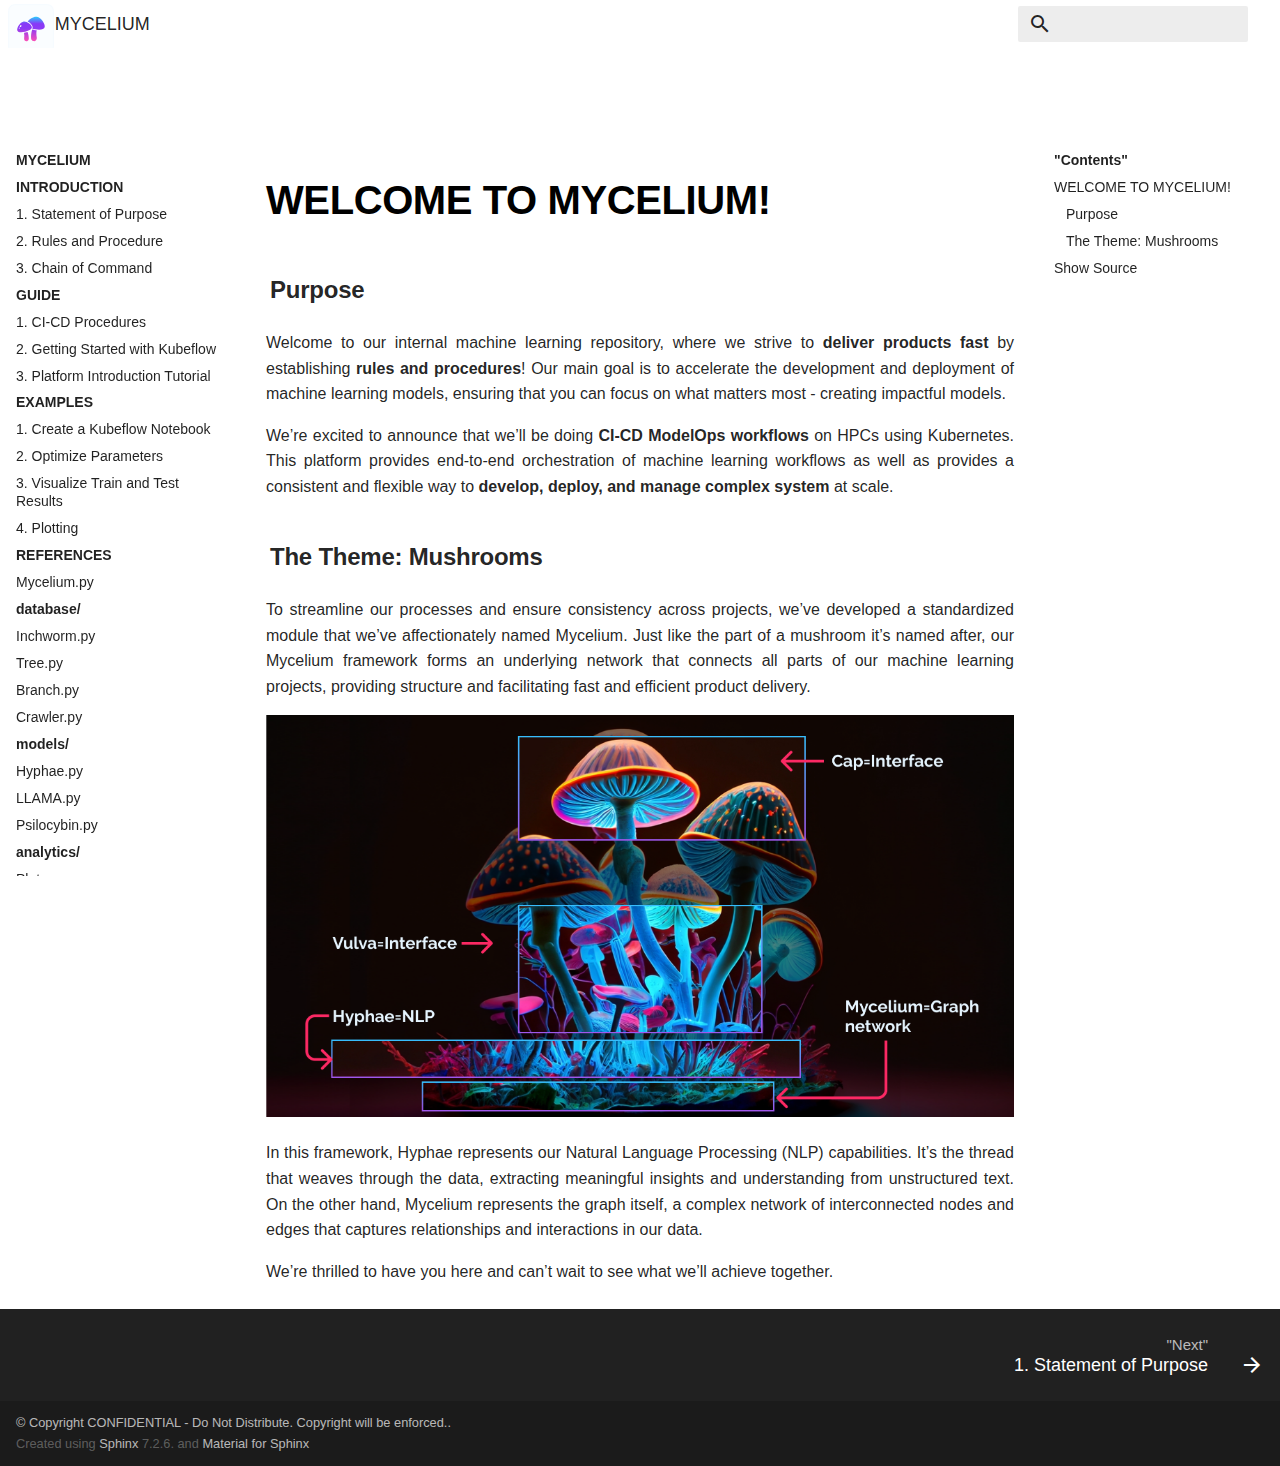
==== index.html @ 8ce32961 "add new code" ====
<!DOCTYPE html>

<html lang="en" data-content_root="./">
  <head>
    <meta charset="utf-8" />
    <meta name="viewport" content="width=device-width, initial-scale=1.0" /><meta name="viewport" content="width=device-width, initial-scale=1" />

  <meta name="viewport" content="width=device-width,initial-scale=1">
  <meta http-equiv="x-ua-compatible" content="ie=edge">
  <meta name="lang:clipboard.copy" content="Copy to clipboard">
  <meta name="lang:clipboard.copied" content="Copied to clipboard">
  <meta name="lang:search.language" content="en">
  <meta name="lang:search.pipeline.stopwords" content="True">
  <meta name="lang:search.pipeline.trimmer" content="True">
  <meta name="lang:search.result.none" content="No matching documents">
  <meta name="lang:search.result.one" content="1 matching document">
  <meta name="lang:search.result.other" content="# matching documents">
  <meta name="lang:search.tokenizer" content="[\s\-]+">

  
    <link href="https://fonts.gstatic.com/" rel="preconnect" crossorigin>
    <link href="https://fonts.googleapis.com/css?family=Roboto+Mono:400,500,700|Roboto:300,400,400i,700&display=fallback" rel="stylesheet">

    <style>
      body,
      input {
        font-family: "Roboto", "Helvetica Neue", Helvetica, Arial, sans-serif
      }

      code,
      kbd,
      pre {
        font-family: "Roboto Mono", "Courier New", Courier, monospace
      }
    </style>
  

  <link rel="stylesheet" href="_static/stylesheets/application.css"/>
  <link rel="stylesheet" href="_static/stylesheets/application-palette.css"/>
  <link rel="stylesheet" href="_static/stylesheets/application-fixes.css"/>
  
  <link rel="stylesheet" href="_static/fonts/material-icons.css"/>
  
  <meta name="theme-color" content="#3f51b5">
  <script src="_static/javascripts/modernizr.js"></script>
  
  
  
    <title>WELCOME TO MYCELIUM! &#8212; MYCELIUM  documentation</title>
    <link rel="stylesheet" type="text/css" href="_static/pygments.css?v=83e35b93" />
    <link rel="stylesheet" type="text/css" href="_static/material.css?v=79c92029" />
    <link rel="stylesheet" type="text/css" href="_static/_style.css?v=a28cf678" />
    <link rel="stylesheet" type="text/css" href="_static/_style.css?v=a28cf678" />
    <script src="_static/documentation_options.js?v=5929fcd5"></script>
    <script src="_static/doctools.js?v=888ff710"></script>
    <script src="_static/sphinx_highlight.js?v=dc90522c"></script>
    <script crossorigin="anonymous" integrity="sha256-Ae2Vz/4ePdIu6ZyI/5ZGsYnb+m0JlOmKPjt6XZ9JJkA=" src="https://cdnjs.cloudflare.com/ajax/libs/require.js/2.3.4/require.min.js"></script>
    <link rel="index" title="Index" href="genindex.html" />
    <link rel="search" title="Search" href="search.html" />
    <link rel="next" title="1. Statement of Purpose" href="Guide/purpose.html" />
  
   

  </head>
  <body dir=ltr
        data-md-color-primary=white data-md-color-accent=black>
  
  <svg class="md-svg">
    <defs data-children-count="0">
      
      <svg xmlns="http://www.w3.org/2000/svg" width="416" height="448" viewBox="0 0 416 448" id="__github"><path fill="currentColor" d="M160 304q0 10-3.125 20.5t-10.75 19T128 352t-18.125-8.5-10.75-19T96 304t3.125-20.5 10.75-19T128 256t18.125 8.5 10.75 19T160 304zm160 0q0 10-3.125 20.5t-10.75 19T288 352t-18.125-8.5-10.75-19T256 304t3.125-20.5 10.75-19T288 256t18.125 8.5 10.75 19T320 304zm40 0q0-30-17.25-51T296 232q-10.25 0-48.75 5.25Q229.5 240 208 240t-39.25-2.75Q130.75 232 120 232q-29.5 0-46.75 21T56 304q0 22 8 38.375t20.25 25.75 30.5 15 35 7.375 37.25 1.75h42q20.5 0 37.25-1.75t35-7.375 30.5-15 20.25-25.75T360 304zm56-44q0 51.75-15.25 82.75-9.5 19.25-26.375 33.25t-35.25 21.5-42.5 11.875-42.875 5.5T212 416q-19.5 0-35.5-.75t-36.875-3.125-38.125-7.5-34.25-12.875T37 371.5t-21.5-28.75Q0 312 0 260q0-59.25 34-99-6.75-20.5-6.75-42.5 0-29 12.75-54.5 27 0 47.5 9.875t47.25 30.875Q171.5 96 212 96q37 0 70 8 26.25-20.5 46.75-30.25T376 64q12.75 25.5 12.75 54.5 0 21.75-6.75 42 34 40 34 99.5z"/></svg>
      
    </defs>
  </svg>
  
  <input class="md-toggle" data-md-toggle="drawer" type="checkbox" id="__drawer">
  <input class="md-toggle" data-md-toggle="search" type="checkbox" id="__search">
  <label class="md-overlay" data-md-component="overlay" for="__drawer"></label>
  <a href="#index" tabindex="1" class="md-skip"> Skip to content </a>
  <header class="md-header" data-md-component="header">
  <nav class="md-header-nav md-grid">
    <div class="md-flex navheader">
      <div class="md-flex__cell md-flex__cell--shrink">
        <a href="#" title="MYCELIUM  documentation"
           class="md-header-nav__button md-logo">
          
            &nbsp;
          
        </a>
      </div>
      <div class="md-flex__cell md-flex__cell--shrink">
        <label class="md-icon md-icon--menu md-header-nav__button" for="__drawer"></label>
      </div>
      <div class="md-flex__cell md-flex__cell--stretch">
        <div class="md-flex__ellipsis md-header-nav__title" data-md-component="title">
          <span class="md-header-nav__topic">MYCELIUM</span>
          <span class="md-header-nav__topic"> WELCOME TO MYCELIUM! </span>
        </div>
      </div>
      <div class="md-flex__cell md-flex__cell--shrink">
        <label class="md-icon md-icon--search md-header-nav__button" for="__search"></label>
        
<div class="md-search" data-md-component="search" role="dialog">
  <label class="md-search__overlay" for="__search"></label>
  <div class="md-search__inner" role="search">
    <form class="md-search__form" action="search.html" method="get" name="search">
      <input type="text" class="md-search__input" name="q" placeholder=""Search""
             autocapitalize="off" autocomplete="off" spellcheck="false"
             data-md-component="query" data-md-state="active">
      <label class="md-icon md-search__icon" for="__search"></label>
      <button type="reset" class="md-icon md-search__icon" data-md-component="reset" tabindex="-1">
        &#xE5CD;
      </button>
    </form>
    <div class="md-search__output">
      <div class="md-search__scrollwrap" data-md-scrollfix>
        <div class="md-search-result" data-md-component="result">
          <div class="md-search-result__meta">
            Type to start searching
          </div>
          <ol class="md-search-result__list"></ol>
        </div>
      </div>
    </div>
  </div>
</div>

      </div>
      
      
  
  <script src="_static/javascripts/version_dropdown.js"></script>
  <script>
    var json_loc = ""versions.json"",
        target_loc = "../",
        text = "Versions";
    $( document ).ready( add_version_dropdown(json_loc, target_loc, text));
  </script>
  

    </div>
  </nav>
</header>

  
  <div class="md-container">
    
    
    
  <nav class="md-tabs" data-md-component="tabs">
    <div class="md-tabs__inner md-grid">
      <ul class="md-tabs__list">
          <li class="md-tabs__item"><a href="#" class="md-tabs__link">MYCELIUM  documentation</a></li>
      </ul>
    </div>
  </nav>
    <main class="md-main">
      <div class="md-main__inner md-grid" data-md-component="container">
        
          <div class="md-sidebar md-sidebar--primary" data-md-component="navigation">
            <div class="md-sidebar__scrollwrap">
              <div class="md-sidebar__inner">
                <nav class="md-nav md-nav--primary" data-md-level="0">
  <label class="md-nav__title md-nav__title--site" for="__drawer">
    <a href="#" title="MYCELIUM documentation" class="md-nav__button md-logo">
      
        <img src="_static/" alt=" logo" width="48" height="48">
      
    </a>
    <a href="#"
       title="MYCELIUM documentation">MYCELIUM</a>
  </label>
  

  
  <ul class="md-nav__list">
    <li class="md-nav__item">
    
      <span class="md-nav__link caption"><span class="caption-text">INTRODUCTION</span></span>
    
    </li>
    <li class="md-nav__item">
    
    
      <a href="Guide/purpose.html" class="md-nav__link">1. Statement of Purpose</a>
      
    
    </li>
    <li class="md-nav__item">
    
    
      <a href="Guide/guidelines.html" class="md-nav__link">2. Rules and Procedure</a>
      
    
    </li>
    <li class="md-nav__item">
    
    
      <a href="Guide/chain-of-command.html" class="md-nav__link">3. Chain of Command</a>
      
    
    </li>
    <li class="md-nav__item">
    
      <span class="md-nav__link caption"><span class="caption-text">GUIDE</span></span>
    
    </li>
    <li class="md-nav__item">
    
    
      <a href="Guide/ci-cd.html" class="md-nav__link">1. CI-CD Procedures</a>
      
    
    </li>
    <li class="md-nav__item">
    
    
      <a href="Guide/kubeflow.html" class="md-nav__link">2. Getting Started with Kubeflow</a>
      
    
    </li>
    <li class="md-nav__item">
    
    
      <a href="Guide/dashboard.html" class="md-nav__link">3. Platform Introduction Tutorial</a>
      
    
    </li>
    <li class="md-nav__item">
    
      <span class="md-nav__link caption"><span class="caption-text">EXAMPLES</span></span>
    
    </li>
    <li class="md-nav__item">
    
    
      <a href="Examples/notebooks.html" class="md-nav__link">1. Create a Kubeflow Notebook</a>
      
    
    </li>
    <li class="md-nav__item">
    
    
      <a href="Examples/katib.html" class="md-nav__link">2. Optimize Parameters</a>
      
    
    </li>
    <li class="md-nav__item">
    
    
      <a href="Examples/tensorboards.html" class="md-nav__link">3. Visualize Train and Test Results</a>
      
    
    </li>
    <li class="md-nav__item">
    
    
      <a href="Examples/plot-overview.html" class="md-nav__link">4. Plotting</a>
      
    
    </li>
    <li class="md-nav__item">
    
      <span class="md-nav__link caption"><span class="caption-text">REFERENCES</span></span>
    
    </li>
    <li class="md-nav__item">
    
    
      <a href="References/Mycelium.html" class="md-nav__link">Mycelium.py</a>
      
    
    </li>
    <li class="md-nav__item">
    
      <span class="md-nav__link caption"><span class="caption-text">database/</span></span>
    
    </li>
    <li class="md-nav__item">
    
    
      <a href="References/Mycelium/Inchworm.html" class="md-nav__link">Inchworm.py</a>
      
    
    </li>
    <li class="md-nav__item">
    
    
      <a href="References/Mycelium/Tree.html" class="md-nav__link">Tree.py</a>
      
    
    </li>
    <li class="md-nav__item">
    
    
      <a href="References/Mycelium/Branch.html" class="md-nav__link">Branch.py</a>
      
    
    </li>
    <li class="md-nav__item">
    
    
      <a href="References/Mycelium/Crawler.html" class="md-nav__link">Crawler.py</a>
      
    
    </li>
    <li class="md-nav__item">
    
      <span class="md-nav__link caption"><span class="caption-text">models/</span></span>
    
    </li>
    <li class="md-nav__item">
    
    
      <a href="References/Mycelium/Hyphae.html" class="md-nav__link">Hyphae.py</a>
      
    
    </li>
    <li class="md-nav__item">
    
    
      <a href="References/Mycelium/LLAMA.html" class="md-nav__link">LLAMA.py</a>
      
    
    </li>
    <li class="md-nav__item">
    
    
      <a href="References/Mycelium/Psilocybin.html" class="md-nav__link">Psilocybin.py</a>
      
    
    </li>
    <li class="md-nav__item">
    
      <span class="md-nav__link caption"><span class="caption-text">analytics/</span></span>
    
    </li>
    <li class="md-nav__item">
    
    
      <a href="References/Mycelium/Plot.html" class="md-nav__link">Plot.py</a>
      
    
    </li>
    <li class="md-nav__item">
    
    
      <a href="References/Mycelium/Cap.html" class="md-nav__link">Cap.py</a>
      
    
    </li>
  </ul>
  

</nav>
              </div>
            </div>
          </div>
          <div class="md-sidebar md-sidebar--secondary" data-md-component="toc">
            <div class="md-sidebar__scrollwrap">
              <div class="md-sidebar__inner">
                
<nav class="md-nav md-nav--secondary">
    <label class="md-nav__title" for="__toc">"Contents"</label>
  <ul class="md-nav__list" data-md-scrollfix="">
        <li class="md-nav__item"><a href="#index--page-root" class="md-nav__link">WELCOME TO MYCELIUM!</a><nav class="md-nav">
              <ul class="md-nav__list">
        <li class="md-nav__item"><a href="#purpose" class="md-nav__link">Purpose</a>
        </li>
        <li class="md-nav__item"><a href="#the-theme-mushrooms" class="md-nav__link">The Theme: Mushrooms</a>
        </li></ul>
            </nav>
        </li>
    
<li class="md-nav__item"><a class="md-nav__extra_link" href="_sources/index.rst.txt">Show Source</a> </li>

<li id="searchbox" class="md-nav__item"></li>

  </ul>
</nav>
              </div>
            </div>
          </div>
        
        <div class="md-content">
          <article class="md-content__inner md-typeset" role="main">
            
  <section id="welcome-to-mycelium">
<h1 id="index--page-root">WELCOME TO MYCELIUM!<a class="headerlink" href="#index--page-root" title="Link to this heading">¶</a></h1>
<section id="purpose">
<h2 id="purpose">Purpose<a class="headerlink" href="#purpose" title="Link to this heading">¶</a></h2>
<p>Welcome to our internal machine learning repository, where we strive to <strong>deliver products fast</strong> by establishing <strong>rules and procedures</strong>! Our main goal is to accelerate the development and deployment of machine learning models, ensuring that you can focus on what matters most - creating impactful models.</p>
<p>We’re excited to announce that we’ll be doing <strong>CI-CD ModelOps workflows</strong> on HPCs using Kubernetes. This platform provides end-to-end orchestration of machine learning workflows as well as provides a consistent and flexible way to <strong>develop, deploy, and manage complex system</strong> at scale.</p>
</section>
<section id="the-theme-mushrooms">
<h2 id="the-theme-mushrooms">The Theme: Mushrooms<a class="headerlink" href="#the-theme-mushrooms" title="Link to this heading">¶</a></h2>
<p>To streamline our processes and ensure consistency across projects, we’ve developed a standardized module that we’ve affectionately named Mycelium. Just like the part of a mushroom it’s named after, our Mycelium framework forms an underlying network that connects all parts of our machine learning projects, providing structure and facilitating fast and efficient product delivery.</p>
<img alt="mycelium" src="_images/stock-mycelium.png"/>
<p>In this framework, Hyphae represents our Natural Language Processing (NLP) capabilities. It’s the thread that weaves through the data, extracting meaningful insights and understanding from unstructured text. On the other hand, Mycelium represents the graph itself, a complex network of interconnected nodes and edges that captures relationships and interactions in our data.</p>
<p>We’re thrilled to have you here and can’t wait to see what we’ll achieve together.</p>
<div class="toctree-wrapper compound">
</div>
<div class="toctree-wrapper compound">
</div>
<div class="toctree-wrapper compound">
</div>
<div class="toctree-wrapper compound">
</div>
<div class="toctree-wrapper compound">
</div>
<div class="toctree-wrapper compound">
</div>
<div class="toctree-wrapper compound">
</div>
</section>
</section>


          </article>
        </div>
      </div>
    </main>
  </div>
  <footer class="md-footer">
    <div class="md-footer-nav">
      <nav class="md-footer-nav__inner md-grid">
          
          
            <a href="Guide/purpose.html" title="1. Statement of Purpose"
               class="md-flex md-footer-nav__link md-footer-nav__link--next"
               rel="next">
            <div class="md-flex__cell md-flex__cell--stretch md-footer-nav__title"><span
                class="md-flex__ellipsis"> <span
                class="md-footer-nav__direction"> "Next" </span> <span class="section-number">1. </span>Statement of Purpose </span>
            </div>
            <div class="md-flex__cell md-flex__cell--shrink"><i
                class="md-icon md-icon--arrow-forward md-footer-nav__button"></i>
            </div>
          
        </a>
        
      </nav>
    </div>
    <div class="md-footer-meta md-typeset">
      <div class="md-footer-meta__inner md-grid">
        <div class="md-footer-copyright">
          <div class="md-footer-copyright__highlight">
              &#169; Copyright CONFIDENTIAL - Do Not Distribute. Copyright will be enforced..
              
          </div>
            Created using
            <a href="http://www.sphinx-doc.org/">Sphinx</a> 7.2.6.
             and
            <a href="https://github.com/bashtage/sphinx-material/">Material for
              Sphinx</a>
        </div>
      </div>
    </div>
  </footer>
  <script src="_static/javascripts/application.js"></script>
  <script>app.initialize({version: "1.0.4", url: {base: ".."}})</script>
  </body>
</html>
---- _static/stylesheets/application.css ----
@charset "UTF-8";
html{
    box-sizing:border-box
}
*,:after,:before{
    box-sizing:inherit
}
html{
    -webkit-text-size-adjust:none;
    -moz-text-size-adjust:none;
    -ms-text-size-adjust:none;
    text-size-adjust:none
}
body{
    margin:0
}
hr{
    overflow:visible;
    box-sizing:content-box
}
a{
    -webkit-text-decoration-skip:objects
}
a,button,input,label{
    -webkit-tap-highlight-color:transparent
}
a{
    color:inherit;
    text-decoration:none
}
small,sub,sup{
    font-size:80%
}
sub,sup{
    position:relative;
    line-height:0;
    vertical-align:baseline
}
sub{
    bottom:-.25em
}
sup{
    top:-.5em
}
img{
    border-style:none
}
table{
    border-collapse:separate;
    border-spacing:0
}
td,th{
    font-weight:400;
    vertical-align:top
}
button{
    margin:0;
    padding:0;
    border:0;
    outline-style:none;
    background:transparent;
    font-size:inherit
}
input{
    border:0;
    outline:0
}
.md-clipboard:before,.md-icon,.md-nav__button,.md-nav__link:after,.md-nav__title:before,.md-search-result__article--document:before,.md-source-file:before,.md-typeset .admonition>.admonition-title:before,.md-typeset .admonition>summary:before,.md-typeset .critic.comment:before,.md-typeset .footnote-backref,.md-typeset .task-list-control .task-list-indicator:before,.md-typeset details>.admonition-title:before,.md-typeset details>summary:before,.md-typeset summary:after{
    font-family:Material Icons;
    font-style:normal;
    font-variant:normal;
    font-weight:400;
    line-height:1;
    text-transform:none;
    white-space:nowrap;
    speak:none;
    word-wrap:normal;
    direction:ltr
}
.md-content__icon,.md-footer-nav__button,.md-header-nav__button,.md-nav__button,.md-nav__title:before,.md-search-result__article--document:before{
    display:inline-block;
    margin:.2rem;
    padding:.4rem;
    font-size:1.2rem;
    cursor:pointer
}
.md-icon--arrow-back:before{
    content:""
}
.md-icon--arrow-forward:before{
    content:""
}
.md-icon--menu:before{
    content:""
}
.md-icon--search:before{
    content:""
}
[dir=rtl] .md-icon--arrow-back:before{
    content:""
}
[dir=rtl] .md-icon--arrow-forward:before{
    content:""
}
body{
    -webkit-font-smoothing:antialiased;
    -moz-osx-font-smoothing:grayscale
}
body,input{
    color:rgba(0,0,0,.87);
    -webkit-font-feature-settings:"kern","liga";
    font-feature-settings:"kern","liga";
    font-family:"Roboto", "Helvetica Neue", Helvetica, Arial, sans-serif;
}
code,kbd,pre{
    color:rgba(0,0,0,.87);
    -webkit-font-feature-settings:"kern";
    font-feature-settings:"kern";
    font-family:"Roboto Mono", "Courier New", Courier, monospace;
}
.md-typeset{
    font-size:.8rem;
    line-height:1.6;
    -webkit-print-color-adjust:exact
}
.md-typeset blockquote,.md-typeset ol,.md-typeset p,.md-typeset ul{
    margin:1em 0
}
.md-typeset h1{
    margin:0 0 2rem;
    color:rgba(0,0,0,.54);
    font-size:1.5625rem;
    line-height:1.3
}
.md-typeset h1,.md-typeset h2{
    font-weight:300;
    letter-spacing:-.01em
}
.md-typeset h2{
    margin:2rem 0 .8rem;
    font-size:1.25rem;
    line-height:1.4
}
.md-typeset h3{
    margin:1.6rem 0 .8rem;
    font-size:1rem;
    font-weight:400;
    letter-spacing:-.01em;
    line-height:1.5
}
.md-typeset h2+h3{
    margin-top:.8rem
}
.md-typeset h4{
    font-size:.8rem
}
.md-typeset h4,.md-typeset h5,.md-typeset h6{
    margin:.8rem 0;
    font-weight:700;
    letter-spacing:-.01em
}
.md-typeset h5,.md-typeset h6{
    color:rgba(0,0,0,.54);
    font-size:.64rem
}
.md-typeset h5{
    text-transform:uppercase
}
.md-typeset hr{
    margin:1.5em 0;
    border-bottom:.05rem dotted rgba(0,0,0,.26)
}
.md-typeset a{
    color:#3f51b5;
    word-break:break-word
}
.md-typeset a,.md-typeset a:before{
    transition:color .125s
}
.md-typeset a:active,.md-typeset a:hover{
    color:#536dfe
}
.md-typeset code,.md-typeset pre{
    background-color:hsla(0,0%,92.5%,.5);
    color:#37474f;
    font-size:85%;
    direction:ltr
}
.md-typeset code{
    margin:0 .29412em;
    padding:.07353em 0;
    border-radius:.1rem;
    word-break:break-word;
    -webkit-box-decoration-break:clone;
    box-decoration-break:clone
}
/* TODO: Reverted from #35, needs a different fix
.md-typeset code::before {
  content: "\00a0";
}
.md-typeset code::after {
  content: "\00a0";
}
*/
.md-typeset h1 code,.md-typeset h2 code,.md-typeset h3 code,.md-typeset h4 code,.md-typeset h5 code,.md-typeset h6 code{
    margin:0;
    background-color:transparent;
    box-shadow:none
}
.md-typeset a>code{
    margin:inherit;
    padding:inherit;
    border-radius:initial;
    background-color:inherit;
    color:inherit;
    box-shadow:none
}
.md-typeset pre{
    position:relative;
    margin:1em 0;
    border-radius:.1rem;
    line-height:1.4;
    -webkit-overflow-scrolling:touch
}
.md-typeset pre>code{
    /*
    See GH #32
    display:block;
    */
    margin:0;
    padding:.525rem .6rem;
    background-color:transparent;
    font-size:inherit;
    box-shadow:none;
    -webkit-box-decoration-break:slice;
    box-decoration-break:slice;
    overflow:auto
}
.md-typeset pre>code::-webkit-scrollbar{
    width:.2rem;
    height:.2rem
}
.md-typeset pre>code::-webkit-scrollbar-thumb{
    background-color:rgba(0,0,0,.26)
}
.md-typeset pre>code::-webkit-scrollbar-thumb:hover{
    background-color:#536dfe
}
.md-typeset kbd{
    padding:0 .29412em;
    border-radius:.15rem;
    border:.05rem solid #c9c9c9;
    border-bottom-color:#bcbcbc;
    background-color:#fcfcfc;
    color:#555;
    font-size:85%;
    box-shadow:0 .05rem 0 #b0b0b0;
    word-break:break-word
}
.md-typeset mark{
    margin:0 .25em;
    padding:.0625em 0;
    border-radius:.1rem;
    background-color:rgba(255,235,59,.5);
    box-shadow:.25em 0 0 rgba(255,235,59,.5),-.25em 0 0 rgba(255,235,59,.5);
    word-break:break-word;
    -webkit-box-decoration-break:clone;
    box-decoration-break:clone
}
.md-typeset abbr{
    border-bottom:.05rem dotted rgba(0,0,0,.54);
    text-decoration:none;
    cursor:help
}
.md-typeset small{
    opacity:.75
}
.md-typeset sub,.md-typeset sup{
    margin-left:.07812em
}
[dir=rtl] .md-typeset sub,[dir=rtl] .md-typeset sup{
    margin-right:.07812em;
    margin-left:0
}
.md-typeset blockquote{
    padding-left:.6rem;
    border-left:.2rem solid rgba(0,0,0,.26);
    color:rgba(0,0,0,.54)
}
[dir=rtl] .md-typeset blockquote{
    padding-right:.6rem;
    padding-left:0;
    border-right:.2rem solid rgba(0,0,0,.26);
    border-left:initial
}
.md-typeset ul{
    list-style-type:disc
}
.md-typeset ol,.md-typeset ul{
    margin-left:.625em;
    padding:0
}
[dir=rtl] .md-typeset ol,[dir=rtl] .md-typeset ul{
    margin-right:.625em;
    margin-left:0
}
.md-typeset ol ol,.md-typeset ul ol{
    list-style-type:lower-alpha
}
.md-typeset ol ol ol,.md-typeset ul ol ol{
    list-style-type:lower-roman
}
.md-typeset ol li,.md-typeset ul li{
    margin-bottom:.5em;
    margin-left:1.25em
}
[dir=rtl] .md-typeset ol li,[dir=rtl] .md-typeset ul li{
    margin-right:1.25em;
    margin-left:0
}
.md-typeset ol li blockquote,.md-typeset ol li p,.md-typeset ul li blockquote,.md-typeset ul li p{
    margin:.5em 0
}
.md-typeset ol li:last-child,.md-typeset ul li:last-child{
    margin-bottom:0
}
.md-typeset ol li ol,.md-typeset ol li ul,.md-typeset ul li ol,.md-typeset ul li ul{
    margin:.5em 0 .5em .625em
}
[dir=rtl] .md-typeset ol li ol,[dir=rtl] .md-typeset ol li ul,[dir=rtl] .md-typeset ul li ol,[dir=rtl] .md-typeset ul li ul{
    margin-right:.625em;
    margin-left:0
}
.md-typeset dd{
    margin:1em 0 1em 1.875em
}
[dir=rtl] .md-typeset dd{
    margin-right:1.875em;
    margin-left:0
}
.md-typeset iframe,.md-typeset img,.md-typeset svg{
    max-width:100%
}
.md-typeset table:not([class]){
    box-shadow:0 2px 2px 0 rgba(0,0,0,.14),0 1px 5px 0 rgba(0,0,0,.12),0 3px 1px -2px rgba(0,0,0,.2);
    display:inline-block;
    max-width:100%;
    border-radius:.1rem;
    font-size:.64rem;
    overflow:auto;
    -webkit-overflow-scrolling:touch
}
.md-typeset table:not([class])+*{
    margin-top:1.5em
}
.md-typeset table:not([class]) td:not([align]),.md-typeset table:not([class]) th:not([align]){
    text-align:left
}
[dir=rtl] .md-typeset table:not([class]) td:not([align]),[dir=rtl] .md-typeset table:not([class]) th:not([align]){
    text-align:right
}
.md-typeset table:not([class]) th{
    min-width:5rem;
    padding:.6rem .8rem;
    background-color:rgba(0,0,0,.54);
    color:#fff;
    vertical-align:top
}
.md-typeset table:not([class]) td{
    padding:.6rem .8rem;
    border-top:.05rem solid rgba(0,0,0,.07);
    vertical-align:top
}
.md-typeset table:not([class]) tr{
    transition:background-color .125s
}
.md-typeset table:not([class]) tr:hover{
    background-color:rgba(0,0,0,.035);
    box-shadow:inset 0 .05rem 0 #fff
}
.md-typeset table:not([class]) tr:first-child td{
    border-top:0
}
.md-typeset table:not([class]) a{
    word-break:normal
}
.md-typeset__scrollwrap{
    margin:1em -.8rem;
    overflow-x:auto;
    -webkit-overflow-scrolling:touch
}
.md-typeset .md-typeset__table{
    display:inline-block;
    margin-bottom:.5em;
    padding:0 .8rem
}
.md-typeset .md-typeset__table table{
    display:table;
    width:100%;
    margin:0;
    overflow:hidden
}
html{
    font-size:125%;
    overflow-x:hidden
}
body,html{
    height:100%
}
body{
    position:relative;
    font-size:.5rem
}
hr{
    display:block;
    height:.05rem;
    padding:0;
    border:0
}
.md-svg{
    display:none
}
.md-grid{
    max-width:73rem;
    margin-right:auto;
    margin-left:auto
}
.md-container,.md-main{
    overflow:auto
}
.md-container{
    display:table;
    width:100%;
    height:100%;
    padding-top:2.4rem;
    table-layout:fixed
}
.md-main{
    display:table-row;
    height:100%
}
.md-main__inner{
    height:100%;
    padding-top:1.5rem;
    padding-bottom:.05rem
}
.md-toggle{
    display:none
}
.md-overlay{
    position:fixed;
    top:0;
    width:0;
    height:0;
    transition:width 0s .25s,height 0s .25s,opacity .25s;
    background-color:rgba(0,0,0,.54);
    opacity:0;
    z-index:3
}
.md-flex{
    display:table
}
.md-flex__cell{
    display:table-cell;
    position:relative;
    vertical-align:top
}
.md-flex__cell--shrink{
    width:0
}
.md-flex__cell--stretch{
    display:table;
    width:100%;
    table-layout:fixed
}
.md-flex__ellipsis{
    display:table-cell;
    text-overflow:ellipsis;
    white-space:nowrap;
    overflow:hidden
}
.md-skip{
    position:fixed;
    width:.05rem;
    height:.05rem;
    margin:.5rem;
    padding:.3rem .5rem;
    -webkit-transform:translateY(.4rem);
    transform:translateY(.4rem);
    border-radius:.1rem;
    background-color:rgba(0,0,0,.87);
    color:#fff;
    font-size:.64rem;
    opacity:0;
    overflow:hidden
}
.md-skip:focus{
    width:auto;
    height:auto;
    clip:auto;
    -webkit-transform:translateX(0);
    transform:translateX(0);
    transition:opacity .175s 75ms,-webkit-transform .25s cubic-bezier(.4,0,.2,1);
    transition:transform .25s cubic-bezier(.4,0,.2,1),opacity .175s 75ms;
    transition:transform .25s cubic-bezier(.4,0,.2,1),opacity .175s 75ms,-webkit-transform .25s cubic-bezier(.4,0,.2,1);
    opacity:1;
    z-index:10
}
@page{
    margin:25mm
}
.md-clipboard{
    position:absolute;
    top:.3rem;
    right:.3rem;
    width:1.4rem;
    height:1.4rem;
    border-radius:.1rem;
    font-size:.8rem;
    cursor:pointer;
    z-index:1;
    -webkit-backface-visibility:hidden;
    backface-visibility:hidden
}
.md-clipboard:before{
    transition:color .25s,opacity .25s;
    color:rgba(0,0,0,.07);
    content:"\E14D"
}
.codehilite:hover .md-clipboard:before,.md-typeset .highlight:hover .md-clipboard:before,pre:hover .md-clipboard:before{
    color:rgba(0,0,0,.54)
}
.md-clipboard:focus:before,.md-clipboard:hover:before{
    color:#536dfe
}
.md-clipboard__message{
    display:block;
    position:absolute;
    top:0;
    right:1.7rem;
    padding:.3rem .5rem;
    -webkit-transform:translateX(.4rem);
    transform:translateX(.4rem);
    transition:opacity .175s,-webkit-transform .25s cubic-bezier(.9,.1,.9,0);
    transition:transform .25s cubic-bezier(.9,.1,.9,0),opacity .175s;
    transition:transform .25s cubic-bezier(.9,.1,.9,0),opacity .175s,-webkit-transform .25s cubic-bezier(.9,.1,.9,0);
    border-radius:.1rem;
    background-color:rgba(0,0,0,.54);
    color:#fff;
    font-size:.64rem;
    white-space:nowrap;
    opacity:0;
    pointer-events:none
}
.md-clipboard__message--active{
    -webkit-transform:translateX(0);
    transform:translateX(0);
    transition:opacity .175s 75ms,-webkit-transform .25s cubic-bezier(.4,0,.2,1);
    transition:transform .25s cubic-bezier(.4,0,.2,1),opacity .175s 75ms;
    transition:transform .25s cubic-bezier(.4,0,.2,1),opacity .175s 75ms,-webkit-transform .25s cubic-bezier(.4,0,.2,1);
    opacity:1;
    pointer-events:auto
}
.md-clipboard__message:before{
    content:attr(aria-label)
}
.md-clipboard__message:after{
    display:block;
    position:absolute;
    top:50%;
    right:-.2rem;
    width:0;
    margin-top:-.2rem;
    border-color:transparent rgba(0,0,0,.54);
    border-style:solid;
    border-width:.2rem 0 .2rem .2rem;
    content:""
}
.md-content__inner{
    margin:0 .8rem 1.2rem;
    padding-top:.6rem
}
.md-content__inner:before{
    display:block;
    height:.4rem;
    content:""
}
.md-content__inner>:last-child{
    margin-bottom:0
}
.md-content__icon{
    position:relative;
    margin:.4rem 0;
    padding:0;
    float:right
}
.md-typeset .md-content__icon{
    color:rgba(0,0,0,.26)
}
.md-header{
    position:fixed;
    top:0;
    right:0;
    left:0;
    height:2.4rem;
    transition:background-color .25s,color .25s;
    background-color:#3f51b5;
    color:#fff;
    box-shadow:none;
    z-index:2;
    -webkit-backface-visibility:hidden;
    backface-visibility:hidden
}
.no-js .md-header{
    transition:none;
    box-shadow:none
}
.md-header[data-md-state=shadow]{
    transition:background-color .25s,color .25s,box-shadow .25s;
    box-shadow:0 0 .2rem rgba(0,0,0,.1),0 .2rem .4rem rgba(0,0,0,.2)
}
.md-header-nav{
    padding:0 .2rem
}
.md-header-nav__button{
    position:relative;
    transition:opacity .25s;
    z-index:1
}
.md-header-nav__button:hover{
    opacity:.7
}
.md-header-nav__button.md-logo *{
    display:block
}
.no-js .md-header-nav__button.md-icon--search{
    display:none
}
.md-header-nav__topic{
    display:block;
    position:absolute;
    transition:opacity .15s,-webkit-transform .4s cubic-bezier(.1,.7,.1,1);
    transition:transform .4s cubic-bezier(.1,.7,.1,1),opacity .15s;
    transition:transform .4s cubic-bezier(.1,.7,.1,1),opacity .15s,-webkit-transform .4s cubic-bezier(.1,.7,.1,1);
    text-overflow:ellipsis;
    white-space:nowrap;
    overflow:hidden
}
.md-header-nav__topic+.md-header-nav__topic{
    -webkit-transform:translateX(1.25rem);
    transform:translateX(1.25rem);
    transition:opacity .15s,-webkit-transform .4s cubic-bezier(1,.7,.1,.1);
    transition:transform .4s cubic-bezier(1,.7,.1,.1),opacity .15s;
    transition:transform .4s cubic-bezier(1,.7,.1,.1),opacity .15s,-webkit-transform .4s cubic-bezier(1,.7,.1,.1);
    opacity:0;
    z-index:-1;
    pointer-events:none
}
[dir=rtl] .md-header-nav__topic+.md-header-nav__topic{
    -webkit-transform:translateX(-1.25rem);
    transform:translateX(-1.25rem)
}
.no-js .md-header-nav__topic{
    position:static
}
.no-js .md-header-nav__topic+.md-header-nav__topic{
    display:none
}
.md-header-nav__title{
    padding:0 1rem;
    font-size:.9rem;
    line-height:2.4rem
}
.md-header-nav__title[data-md-state=active] .md-header-nav__topic{
    -webkit-transform:translateX(-1.25rem);
    transform:translateX(-1.25rem);
    transition:opacity .15s,-webkit-transform .4s cubic-bezier(1,.7,.1,.1);
    transition:transform .4s cubic-bezier(1,.7,.1,.1),opacity .15s;
    transition:transform .4s cubic-bezier(1,.7,.1,.1),opacity .15s,-webkit-transform .4s cubic-bezier(1,.7,.1,.1);
    opacity:0;
    z-index:-1;
    pointer-events:none
}
[dir=rtl] .md-header-nav__title[data-md-state=active] .md-header-nav__topic{
    -webkit-transform:translateX(1.25rem);
    transform:translateX(1.25rem)
}
.md-header-nav__title[data-md-state=active] .md-header-nav__topic+.md-header-nav__topic{
    -webkit-transform:translateX(0);
    transform:translateX(0);
    transition:opacity .15s,-webkit-transform .4s cubic-bezier(.1,.7,.1,1);
    transition:transform .4s cubic-bezier(.1,.7,.1,1),opacity .15s;
    transition:transform .4s cubic-bezier(.1,.7,.1,1),opacity .15s,-webkit-transform .4s cubic-bezier(.1,.7,.1,1);
    opacity:1;
    z-index:0;
    pointer-events:auto
}
.md-header-nav__source{
    display:none
}
.md-hero{
    transition:background .25s;
    background-color:#3f51b5;
    color:#fff;
    font-size:1rem;
    overflow:hidden
}
.md-hero__inner{
    margin-top:1rem;
    padding:.8rem .8rem .4rem;
    transition:opacity .25s,-webkit-transform .4s cubic-bezier(.1,.7,.1,1);
    transition:transform .4s cubic-bezier(.1,.7,.1,1),opacity .25s;
    transition:transform .4s cubic-bezier(.1,.7,.1,1),opacity .25s,-webkit-transform .4s cubic-bezier(.1,.7,.1,1);
    transition-delay:.1s
}
[data-md-state=hidden] .md-hero__inner{
    pointer-events:none;
    -webkit-transform:translateY(.625rem);
    transform:translateY(.625rem);
    transition:opacity .1s 0s,-webkit-transform 0s .4s;
    transition:transform 0s .4s,opacity .1s 0s;
    transition:transform 0s .4s,opacity .1s 0s,-webkit-transform 0s .4s;
    opacity:0
}
.md-hero--expand .md-hero__inner{
    margin-bottom:1.2rem
}
.md-footer-nav{
    background-color:rgba(0,0,0,.87);
    color:#fff
}
.md-footer-nav__inner{
    padding:.2rem;
    overflow:auto
}
.md-footer-nav__link{
    padding-top:1.4rem;
    padding-bottom:.4rem;
    transition:opacity .25s
}
.md-footer-nav__link:hover{
    opacity:.7
}
.md-footer-nav__link--prev{
    width:25%;
    float:left
}
[dir=rtl] .md-footer-nav__link--prev{
    float:right
}
.md-footer-nav__link--next{
    width:75%;
    float:right;
    text-align:right
}
[dir=rtl] .md-footer-nav__link--next{
    float:left;
    text-align:left
}
.md-footer-nav__button{
    transition:background .25s
}
.md-footer-nav__title{
    position:relative;
    padding:0 1rem;
    font-size:.9rem;
    line-height:2.4rem
}
.md-footer-nav__direction{
    position:absolute;
    right:0;
    left:0;
    margin-top:-1rem;
    padding:0 1rem;
    color:hsla(0,0%,100%,.7);
    font-size:.75rem
}
.md-footer-meta{
    background-color:rgba(0,0,0,.895)
}
.md-footer-meta__inner{
    padding:.2rem;
    overflow:auto
}
html .md-footer-meta.md-typeset a{
    color:hsla(0,0%,100%,.7)
}
html .md-footer-meta.md-typeset a:focus,html .md-footer-meta.md-typeset a:hover{
    color:#fff
}
.md-footer-copyright{
    margin:0 .6rem;
    padding:.4rem 0;
    color:hsla(0,0%,100%,.3);
    font-size:.64rem
}
.md-footer-copyright__highlight{
    color:hsla(0,0%,100%,.7)
}
.md-footer-social{
    margin:0 .4rem;
    padding:.2rem 0 .6rem
}
.md-footer-social__link{
    display:inline-block;
    width:1.6rem;
    height:1.6rem;
    font-size:.8rem;
    text-align:center
}
.md-footer-social__link:before{
    line-height:1.9
}
.md-nav{
    font-size:.7rem;
    line-height:1.3
}
.md-nav__title{
    display:block;
    padding:0 .6rem;
    font-weight:700;
    text-overflow:ellipsis;
    overflow:hidden
}
.md-nav__title:before{
    display:none;
    content:"\E5C4"
}
[dir=rtl] .md-nav__title:before{
    content:"\E5C8"
}
.md-nav__title .md-nav__button{
    display:none
}
.md-nav__list{
    margin:0;
    padding:0;
    list-style:none
}
.md-nav__item{
    padding:0 .6rem
}
.md-nav__item:last-child{
    padding-bottom:.6rem
}
.md-nav__item .md-nav__item{
    padding-right:0
}
[dir=rtl] .md-nav__item .md-nav__item{
    padding-right:.6rem;
    padding-left:0
}
.md-nav__item .md-nav__item:last-child{
    padding-bottom:0
}
.md-nav__button img{
    width:100%;
    height:auto
}
.md-nav__link{
    display:block;
    margin-top:.625em;
    transition:color .125s;
    text-overflow:ellipsis;
    cursor:pointer;
    overflow:hidden
}
.md-nav__item--nested>.md-nav__link:after{
    content:"\E313"
}
html .md-nav__link[for=__toc],html .md-nav__link[for=__toc]+.md-nav__link:after,html .md-nav__link[for=__toc]~.md-nav{
    display:none
}
.md-nav__link[data-md-state=blur]{
    color:rgba(0,0,0,.54)
}
.md-nav__link--active,.md-nav__link:active{
    color:#3f51b5
}
.md-nav__item--nested>.md-nav__link{
    color:inherit
}
.md-nav__link:focus,.md-nav__link:hover{
    color:#536dfe
}
.md-nav__source,.no-js .md-search{
    display:none
}
.md-search__overlay{
    opacity:0;
    z-index:1
}
.md-search__form{
    position:relative
}
.md-search__input{
    position:relative;
    padding:0 2.2rem 0 3.6rem;
    text-overflow:ellipsis;
    z-index:2
}
[dir=rtl] .md-search__input{
    padding:0 3.6rem 0 2.2rem
}
.md-search__input::-webkit-input-placeholder{
    transition:color .25s cubic-bezier(.1,.7,.1,1)
}
.md-search__input:-ms-input-placeholder{
    transition:color .25s cubic-bezier(.1,.7,.1,1)
}
.md-search__input::-ms-input-placeholder{
    transition:color .25s cubic-bezier(.1,.7,.1,1)
}
.md-search__input::placeholder{
    transition:color .25s cubic-bezier(.1,.7,.1,1)
}
.md-search__input::-webkit-input-placeholder,.md-search__input~.md-search__icon{
    color:rgba(0,0,0,.54)
}
.md-search__input:-ms-input-placeholder,.md-search__input~.md-search__icon{
    color:rgba(0,0,0,.54)
}
.md-search__input::-ms-input-placeholder,.md-search__input~.md-search__icon{
    color:rgba(0,0,0,.54)
}
.md-search__input::placeholder,.md-search__input~.md-search__icon{
    color:rgba(0,0,0,.54)
}
.md-search__input::-ms-clear{
    display:none
}
.md-search__icon{
    position:absolute;
    transition:color .25s cubic-bezier(.1,.7,.1,1),opacity .25s;
    font-size:1.2rem;
    cursor:pointer;
    z-index:2
}
.md-search__icon:hover{
    opacity:.7
}
.md-search__icon[for=__search]{
    top:.3rem;
    left:.5rem
}
[dir=rtl] .md-search__icon[for=__search]{
    right:.5rem;
    left:auto
}
.md-search__icon[for=__search]:before{
    content:"\E8B6"
}
.md-search__icon[type=reset]{
    top:.3rem;
    right:.5rem;
    -webkit-transform:scale(.125);
    transform:scale(.125);
    transition:opacity .15s,-webkit-transform .15s cubic-bezier(.1,.7,.1,1);
    transition:transform .15s cubic-bezier(.1,.7,.1,1),opacity .15s;
    transition:transform .15s cubic-bezier(.1,.7,.1,1),opacity .15s,-webkit-transform .15s cubic-bezier(.1,.7,.1,1);
    opacity:0
}
[dir=rtl] .md-search__icon[type=reset]{
    right:auto;
    left:.5rem
}
[data-md-toggle=search]:checked~.md-header .md-search__input:valid~.md-search__icon[type=reset]{
    -webkit-transform:scale(1);
    transform:scale(1);
    opacity:1
}
[data-md-toggle=search]:checked~.md-header .md-search__input:valid~.md-search__icon[type=reset]:hover{
    opacity:.7
}
.md-search__output{
    position:absolute;
    width:100%;
    border-radius:0 0 .1rem .1rem;
    overflow:hidden;
    z-index:1
}
.md-search__scrollwrap{
    height:100%;
    background-color:#fff;
    box-shadow:inset 0 .05rem 0 rgba(0,0,0,.07);
    overflow-y:auto;
    -webkit-overflow-scrolling:touch
}
.md-search-result{
    color:rgba(0,0,0,.87);
    word-break:break-word
}
.md-search-result__meta{
    padding:0 .8rem;
    background-color:rgba(0,0,0,.07);
    color:rgba(0,0,0,.54);
    font-size:.64rem;
    line-height:1.8rem
}
.md-search-result__list{
    margin:0;
    padding:0;
    border-top:.05rem solid rgba(0,0,0,.07);
    list-style:none
}
.md-search-result__item{
    box-shadow:0 -.05rem 0 rgba(0,0,0,.07)
}
.md-search-result__link{
    display:block;
    transition:background .25s;
    outline:0;
    overflow:hidden
}
.md-search-result__link:hover,.md-search-result__link[data-md-state=active]{
    background-color:rgba(83,109,254,.1)
}
.md-search-result__link:hover .md-search-result__article:before,.md-search-result__link[data-md-state=active] .md-search-result__article:before{
    opacity:.7
}
.md-search-result__link:last-child .md-search-result__teaser{
    margin-bottom:.6rem
}
.md-search-result__article{
    position:relative;
    padding:0 .8rem;
    overflow:auto
}
.md-search-result__article--document:before{
    position:absolute;
    left:0;
    margin:.1rem;
    transition:opacity .25s;
    color:rgba(0,0,0,.54);
    content:"\E880"
}
[dir=rtl] .md-search-result__article--document:before{
    right:0;
    left:auto
}
.md-search-result__article--document .md-search-result__title{
    margin:.55rem 0;
    font-size:.8rem;
    font-weight:400;
    line-height:1.4
}
.md-search-result__title{
    margin:.5em 0;
    font-size:.64rem;
    font-weight:700;
    line-height:1.4
}
.md-search-result__teaser{
    display:-webkit-box;
    max-height:1.65rem;
    margin:.5em 0;
    color:rgba(0,0,0,.54);
    font-size:.64rem;
    line-height:1.4;
    text-overflow:ellipsis;
    overflow:hidden;
    -webkit-line-clamp:2
}
.md-search-result em{
    font-style:normal;
    font-weight:700;
    text-decoration:underline
}
.md-sidebar{
    position:absolute;
    width:12.1rem;
    padding:1.2rem 0;
    overflow:hidden
}
.md-sidebar[data-md-state=lock]{
    position:fixed;
    top:2.4rem
}
.md-sidebar--secondary{
    display:none
}
.md-sidebar__scrollwrap{
    max-height:100%;
    margin:0 .2rem;
    overflow-y:auto;
    -webkit-backface-visibility:hidden;
    backface-visibility:hidden
}
.md-sidebar__scrollwrap::-webkit-scrollbar{
    width:.2rem;
    height:.2rem
}
.md-sidebar__scrollwrap::-webkit-scrollbar-thumb{
    background-color:rgba(0,0,0,.26)
}
.md-sidebar__scrollwrap::-webkit-scrollbar-thumb:hover{
    background-color:#536dfe
}

.rst-versions {
    /* Read the Docs' versions menu */
    font-size: .85rem;
}

@-webkit-keyframes md-source__facts--done{
    0%{
        height:0
    }
    to{
        height:.65rem
    }
}
@keyframes md-source__facts--done{
    0%{
        height:0
    }
    to{
        height:.65rem
    }
}
@-webkit-keyframes md-source__fact--done{
    0%{
        -webkit-transform:translateY(100%);
        transform:translateY(100%);
        opacity:0
    }
    50%{
        opacity:0
    }
    to{
        -webkit-transform:translateY(0);
        transform:translateY(0);
        opacity:1
    }
}
@keyframes md-source__fact--done{
    0%{
        -webkit-transform:translateY(100%);
        transform:translateY(100%);
        opacity:0
    }
    50%{
        opacity:0
    }
    to{
        -webkit-transform:translateY(0);
        transform:translateY(0);
        opacity:1
    }
}
.md-source{
    display:block;
    padding-right:.6rem;
    transition:opacity .25s;
    font-size:.65rem;
    line-height:1.2;
    white-space:nowrap
}
[dir=rtl] .md-source{
    padding-right:0;
    padding-left:.6rem
}
.md-source:hover{
    opacity:.7
}
.md-source:after,.md-source__icon{
    display:inline-block;
    height:2.4rem;
    content:"";
    vertical-align:middle
}
.md-source__icon{
    width:2.4rem
}
.md-source__icon svg{
    width:1.2rem;
    height:1.2rem;
    margin-top:.6rem;
    margin-left:.6rem
}
[dir=rtl] .md-source__icon svg{
    margin-right:.6rem;
    margin-left:0
}
.md-source__icon+.md-source__repository{
    margin-left:-2rem;
    padding-left:2rem
}
[dir=rtl] .md-source__icon+.md-source__repository{
    margin-right:-2rem;
    margin-left:0;
    padding-right:2rem;
    padding-left:0
}
.md-source__repository{
    display:inline-block;
    max-width:100%;
    margin-left:.6rem;
    font-weight:700;
    text-overflow:ellipsis;
    overflow:hidden;
    vertical-align:middle
}
.md-source__facts{
    margin:0;
    padding:0;
    font-size:.55rem;
    font-weight:700;
    list-style-type:none;
    opacity:.75;
    overflow:hidden
}
[data-md-state=done] .md-source__facts{
    -webkit-animation:md-source__facts--done .25s ease-in;
    animation:md-source__facts--done .25s ease-in
}
.md-source__fact{
    float:left
}
[dir=rtl] .md-source__fact{
    float:right
}
[data-md-state=done] .md-source__fact{
    -webkit-animation:md-source__fact--done .4s ease-out;
    animation:md-source__fact--done .4s ease-out
}
.md-source__fact:before{
    margin:0 .1rem;
    content:"\00B7"
}
.md-source__fact:first-child:before{
    display:none
}
.md-source-file{
    display:inline-block;
    margin:1em .5em 1em 0;
    padding-right:.25rem;
    border-radius:.1rem;
    background-color:rgba(0,0,0,.07);
    font-size:.64rem;
    list-style-type:none;
    cursor:pointer;
    overflow:hidden
}
.md-source-file:before{
    display:inline-block;
    margin-right:.25rem;
    padding:.25rem;
    background-color:rgba(0,0,0,.26);
    color:#fff;
    font-size:.8rem;
    content:"\E86F";
    vertical-align:middle
}
html .md-source-file{
    transition:background .4s,color .4s,box-shadow .4s cubic-bezier(.4,0,.2,1)
}
html .md-source-file:before{
    transition:inherit
}
html body .md-typeset .md-source-file{
    color:rgba(0,0,0,.54)
}
.md-source-file:hover{
    box-shadow:0 0 8px rgba(0,0,0,.18),0 8px 16px rgba(0,0,0,.36)
}
.md-source-file:hover:before{
    background-color:#536dfe
}
.md-tabs{
    width:100%;
    transition:background .25s;
    background-color:#3f51b5;
    color:#fff;
    overflow:auto
}
.md-tabs__list{
    margin:0 0 0 .2rem;
    padding:0;
    list-style:none;
    white-space:nowrap
}
.md-tabs__item{
    display:inline-block;
    height:2.4rem;
    padding-right:.6rem;
    padding-left:.6rem
}
.md-tabs__link{
    display:block;
    margin-top:.8rem;
    transition:opacity .25s,-webkit-transform .4s cubic-bezier(.1,.7,.1,1);
    transition:transform .4s cubic-bezier(.1,.7,.1,1),opacity .25s;
    transition:transform .4s cubic-bezier(.1,.7,.1,1),opacity .25s,-webkit-transform .4s cubic-bezier(.1,.7,.1,1);
    font-size:.7rem;
    opacity:.7
}
.md-tabs__link--active,.md-tabs__link:hover{
    color:inherit;
    opacity:1
}
.md-tabs__item:nth-child(2) .md-tabs__link{
    transition-delay:.02s
}
.md-tabs__item:nth-child(3) .md-tabs__link{
    transition-delay:.04s
}
.md-tabs__item:nth-child(4) .md-tabs__link{
    transition-delay:.06s
}
.md-tabs__item:nth-child(5) .md-tabs__link{
    transition-delay:.08s
}
.md-tabs__item:nth-child(6) .md-tabs__link{
    transition-delay:.1s
}
.md-tabs__item:nth-child(7) .md-tabs__link{
    transition-delay:.12s
}
.md-tabs__item:nth-child(8) .md-tabs__link{
    transition-delay:.14s
}
.md-tabs__item:nth-child(9) .md-tabs__link{
    transition-delay:.16s
}
.md-tabs__item:nth-child(10) .md-tabs__link{
    transition-delay:.18s
}
.md-tabs__item:nth-child(11) .md-tabs__link{
    transition-delay:.2s
}
.md-tabs__item:nth-child(12) .md-tabs__link{
    transition-delay:.22s
}
.md-tabs__item:nth-child(13) .md-tabs__link{
    transition-delay:.24s
}
.md-tabs__item:nth-child(14) .md-tabs__link{
    transition-delay:.26s
}
.md-tabs__item:nth-child(15) .md-tabs__link{
    transition-delay:.28s
}
.md-tabs__item:nth-child(16) .md-tabs__link{
    transition-delay:.3s
}
.md-tabs[data-md-state=hidden]{
    pointer-events:none
}
.md-tabs[data-md-state=hidden] .md-tabs__link{
    -webkit-transform:translateY(50%);
    transform:translateY(50%);
    transition:color .25s,opacity .1s,-webkit-transform 0s .4s;
    transition:color .25s,transform 0s .4s,opacity .1s;
    transition:color .25s,transform 0s .4s,opacity .1s,-webkit-transform 0s .4s;
    opacity:0
}
.md-typeset .admonition,.md-typeset details{
    box-shadow:0 2px 2px 0 rgba(0,0,0,.14),0 1px 5px 0 rgba(0,0,0,.12),0 3px 1px -2px rgba(0,0,0,.2);
    position:relative;
    margin:1.5625em 0;
    padding:0 .6rem;
    border-left:.2rem solid #448aff;
    border-radius:.1rem;
    font-size:.64rem;
    overflow:auto
}
[dir=rtl] .md-typeset .admonition,[dir=rtl] .md-typeset details{
    border-right:.2rem solid #448aff;
    border-left:none
}
html .md-typeset .admonition>:last-child,html .md-typeset details>:last-child{
    margin-bottom:.6rem
}
.md-typeset .admonition .admonition,.md-typeset .admonition details,.md-typeset details .admonition,.md-typeset details details{
    margin:1em 0
}
.md-typeset .admonition>.admonition-title,.md-typeset .admonition>summary,.md-typeset details>.admonition-title,.md-typeset details>summary{
    margin:0 -.6rem;
    padding:.4rem .6rem .4rem 2rem;
    border-bottom:.05rem solid rgba(68,138,255,.1);
    background-color:rgba(68,138,255,.1);
    font-weight:700
}
[dir=rtl] .md-typeset .admonition>.admonition-title,[dir=rtl] .md-typeset .admonition>summary,[dir=rtl] .md-typeset details>.admonition-title,[dir=rtl] .md-typeset details>summary{
    padding:.4rem 2rem .4rem .6rem
}
.md-typeset .admonition>.admonition-title:last-child,.md-typeset .admonition>summary:last-child,.md-typeset details>.admonition-title:last-child,.md-typeset details>summary:last-child{
    margin-bottom:0
}
.md-typeset .admonition>.admonition-title:before,.md-typeset .admonition>summary:before,.md-typeset details>.admonition-title:before,.md-typeset details>summary:before{
    position:absolute;
    left:.6rem;
    color:#448aff;
    font-size:1rem;
    content:"\E3C9"
}
[dir=rtl] .md-typeset .admonition>.admonition-title:before,[dir=rtl] .md-typeset .admonition>summary:before,[dir=rtl] .md-typeset details>.admonition-title:before,[dir=rtl] .md-typeset details>summary:before{
    right:.6rem;
    left:auto
}
.md-typeset .admonition.abstract,.md-typeset .admonition.summary,.md-typeset .admonition.tldr,.md-typeset details.abstract,.md-typeset details.summary,.md-typeset details.tldr{
    border-left-color:#00b0ff
}
[dir=rtl] .md-typeset .admonition.abstract,[dir=rtl] .md-typeset .admonition.summary,[dir=rtl] .md-typeset .admonition.tldr,[dir=rtl] .md-typeset details.abstract,[dir=rtl] .md-typeset details.summary,[dir=rtl] .md-typeset details.tldr{
    border-right-color:#00b0ff
}
.md-typeset .admonition.abstract>.admonition-title,.md-typeset .admonition.abstract>summary,.md-typeset .admonition.summary>.admonition-title,.md-typeset .admonition.summary>summary,.md-typeset .admonition.tldr>.admonition-title,.md-typeset .admonition.tldr>summary,.md-typeset details.abstract>.admonition-title,.md-typeset details.abstract>summary,.md-typeset details.summary>.admonition-title,.md-typeset details.summary>summary,.md-typeset details.tldr>.admonition-title,.md-typeset details.tldr>summary{
    border-bottom-color:rgba(0,176,255,.1);
    background-color:rgba(0,176,255,.1)
}
.md-typeset .admonition.abstract>.admonition-title:before,.md-typeset .admonition.abstract>summary:before,.md-typeset .admonition.summary>.admonition-title:before,.md-typeset .admonition.summary>summary:before,.md-typeset .admonition.tldr>.admonition-title:before,.md-typeset .admonition.tldr>summary:before,.md-typeset details.abstract>.admonition-title:before,.md-typeset details.abstract>summary:before,.md-typeset details.summary>.admonition-title:before,.md-typeset details.summary>summary:before,.md-typeset details.tldr>.admonition-title:before,.md-typeset details.tldr>summary:before{
    color:#00b0ff;
    content:""
}
.md-typeset .admonition.info,.md-typeset .admonition.todo,.md-typeset details.info,.md-typeset details.todo{
    border-left-color:#00b8d4
}
[dir=rtl] .md-typeset .admonition.info,[dir=rtl] .md-typeset .admonition.todo,[dir=rtl] .md-typeset details.info,[dir=rtl] .md-typeset details.todo{
    border-right-color:#00b8d4
}
.md-typeset .admonition.info>.admonition-title,.md-typeset .admonition.info>summary,.md-typeset .admonition.todo>.admonition-title,.md-typeset .admonition.todo>summary,.md-typeset details.info>.admonition-title,.md-typeset details.info>summary,.md-typeset details.todo>.admonition-title,.md-typeset details.todo>summary{
    border-bottom-color:rgba(0,184,212,.1);
    background-color:rgba(0,184,212,.1)
}
.md-typeset .admonition.info>.admonition-title:before,.md-typeset .admonition.info>summary:before,.md-typeset .admonition.todo>.admonition-title:before,.md-typeset .admonition.todo>summary:before,.md-typeset details.info>.admonition-title:before,.md-typeset details.info>summary:before,.md-typeset details.todo>.admonition-title:before,.md-typeset details.todo>summary:before{
    color:#00b8d4;
    content:""
}
.md-typeset .admonition.hint,.md-typeset .admonition.important,.md-typeset .admonition.tip,.md-typeset details.hint,.md-typeset details.important,.md-typeset details.tip{
    border-left-color:#00bfa5
}
[dir=rtl] .md-typeset .admonition.hint,[dir=rtl] .md-typeset .admonition.important,[dir=rtl] .md-typeset .admonition.tip,[dir=rtl] .md-typeset details.hint,[dir=rtl] .md-typeset details.important,[dir=rtl] .md-typeset details.tip{
    border-right-color:#00bfa5
}
.md-typeset .admonition.hint>.admonition-title,.md-typeset .admonition.hint>summary,.md-typeset .admonition.important>.admonition-title,.md-typeset .admonition.important>summary,.md-typeset .admonition.tip>.admonition-title,.md-typeset .admonition.tip>summary,.md-typeset details.hint>.admonition-title,.md-typeset details.hint>summary,.md-typeset details.important>.admonition-title,.md-typeset details.important>summary,.md-typeset details.tip>.admonition-title,.md-typeset details.tip>summary{
    border-bottom-color:rgba(0,191,165,.1);
    background-color:rgba(0,191,165,.1)
}
.md-typeset .admonition.hint>.admonition-title:before,.md-typeset .admonition.hint>summary:before,.md-typeset .admonition.important>.admonition-title:before,.md-typeset .admonition.important>summary:before,.md-typeset .admonition.tip>.admonition-title:before,.md-typeset .admonition.tip>summary:before,.md-typeset details.hint>.admonition-title:before,.md-typeset details.hint>summary:before,.md-typeset details.important>.admonition-title:before,.md-typeset details.important>summary:before,.md-typeset details.tip>.admonition-title:before,.md-typeset details.tip>summary:before{
    color:#00bfa5;
    content:""
}
.md-typeset .admonition.check,.md-typeset .admonition.done,.md-typeset .admonition.success,.md-typeset details.check,.md-typeset details.done,.md-typeset details.success{
    border-left-color:#00c853
}
[dir=rtl] .md-typeset .admonition.check,[dir=rtl] .md-typeset .admonition.done,[dir=rtl] .md-typeset .admonition.success,[dir=rtl] .md-typeset details.check,[dir=rtl] .md-typeset details.done,[dir=rtl] .md-typeset details.success{
    border-right-color:#00c853
}
.md-typeset .admonition.check>.admonition-title,.md-typeset .admonition.check>summary,.md-typeset .admonition.done>.admonition-title,.md-typeset .admonition.done>summary,.md-typeset .admonition.success>.admonition-title,.md-typeset .admonition.success>summary,.md-typeset details.check>.admonition-title,.md-typeset details.check>summary,.md-typeset details.done>.admonition-title,.md-typeset details.done>summary,.md-typeset details.success>.admonition-title,.md-typeset details.success>summary{
    border-bottom-color:rgba(0,200,83,.1);
    background-color:rgba(0,200,83,.1)
}
.md-typeset .admonition.check>.admonition-title:before,.md-typeset .admonition.check>summary:before,.md-typeset .admonition.done>.admonition-title:before,.md-typeset .admonition.done>summary:before,.md-typeset .admonition.success>.admonition-title:before,.md-typeset .admonition.success>summary:before,.md-typeset details.check>.admonition-title:before,.md-typeset details.check>summary:before,.md-typeset details.done>.admonition-title:before,.md-typeset details.done>summary:before,.md-typeset details.success>.admonition-title:before,.md-typeset details.success>summary:before{
    color:#00c853;
    content:""
}
.md-typeset .admonition.faq,.md-typeset .admonition.help,.md-typeset .admonition.question,.md-typeset details.faq,.md-typeset details.help,.md-typeset details.question{
    border-left-color:#64dd17
}
[dir=rtl] .md-typeset .admonition.faq,[dir=rtl] .md-typeset .admonition.help,[dir=rtl] .md-typeset .admonition.question,[dir=rtl] .md-typeset details.faq,[dir=rtl] .md-typeset details.help,[dir=rtl] .md-typeset details.question{
    border-right-color:#64dd17
}
.md-typeset .admonition.faq>.admonition-title,.md-typeset .admonition.faq>summary,.md-typeset .admonition.help>.admonition-title,.md-typeset .admonition.help>summary,.md-typeset .admonition.question>.admonition-title,.md-typeset .admonition.question>summary,.md-typeset details.faq>.admonition-title,.md-typeset details.faq>summary,.md-typeset details.help>.admonition-title,.md-typeset details.help>summary,.md-typeset details.question>.admonition-title,.md-typeset details.question>summary{
    border-bottom-color:rgba(100,221,23,.1);
    background-color:rgba(100,221,23,.1)
}
.md-typeset .admonition.faq>.admonition-title:before,.md-typeset .admonition.faq>summary:before,.md-typeset .admonition.help>.admonition-title:before,.md-typeset .admonition.help>summary:before,.md-typeset .admonition.question>.admonition-title:before,.md-typeset .admonition.question>summary:before,.md-typeset details.faq>.admonition-title:before,.md-typeset details.faq>summary:before,.md-typeset details.help>.admonition-title:before,.md-typeset details.help>summary:before,.md-typeset details.question>.admonition-title:before,.md-typeset details.question>summary:before{
    color:#64dd17;
    content:""
}
.md-typeset .admonition.attention,.md-typeset .admonition.caution,.md-typeset .admonition.warning,.md-typeset details.attention,.md-typeset details.caution,.md-typeset details.warning{
    border-left-color:#ff9100
}
[dir=rtl] .md-typeset .admonition.attention,[dir=rtl] .md-typeset .admonition.caution,[dir=rtl] .md-typeset .admonition.warning,[dir=rtl] .md-typeset details.attention,[dir=rtl] .md-typeset details.caution,[dir=rtl] .md-typeset details.warning{
    border-right-color:#ff9100
}
.md-typeset .admonition.attention>.admonition-title,.md-typeset .admonition.attention>summary,.md-typeset .admonition.caution>.admonition-title,.md-typeset .admonition.caution>summary,.md-typeset .admonition.warning>.admonition-title,.md-typeset .admonition.warning>summary,.md-typeset details.attention>.admonition-title,.md-typeset details.attention>summary,.md-typeset details.caution>.admonition-title,.md-typeset details.caution>summary,.md-typeset details.warning>.admonition-title,.md-typeset details.warning>summary{
    border-bottom-color:rgba(255,145,0,.1);
    background-color:rgba(255,145,0,.1)
}
.md-typeset .admonition.attention>.admonition-title:before,.md-typeset .admonition.attention>summary:before,.md-typeset .admonition.caution>.admonition-title:before,.md-typeset .admonition.caution>summary:before,.md-typeset .admonition.warning>.admonition-title:before,.md-typeset .admonition.warning>summary:before,.md-typeset details.attention>.admonition-title:before,.md-typeset details.attention>summary:before,.md-typeset details.caution>.admonition-title:before,.md-typeset details.caution>summary:before,.md-typeset details.warning>.admonition-title:before,.md-typeset details.warning>summary:before{
    color:#ff9100;
    content:""
}
.md-typeset .admonition.fail,.md-typeset .admonition.failure,.md-typeset .admonition.missing,.md-typeset details.fail,.md-typeset details.failure,.md-typeset details.missing{
    border-left-color:#ff5252
}
[dir=rtl] .md-typeset .admonition.fail,[dir=rtl] .md-typeset .admonition.failure,[dir=rtl] .md-typeset .admonition.missing,[dir=rtl] .md-typeset details.fail,[dir=rtl] .md-typeset details.failure,[dir=rtl] .md-typeset details.missing{
    border-right-color:#ff5252
}
.md-typeset .admonition.fail>.admonition-title,.md-typeset .admonition.fail>summary,.md-typeset .admonition.failure>.admonition-title,.md-typeset .admonition.failure>summary,.md-typeset .admonition.missing>.admonition-title,.md-typeset .admonition.missing>summary,.md-typeset details.fail>.admonition-title,.md-typeset details.fail>summary,.md-typeset details.failure>.admonition-title,.md-typeset details.failure>summary,.md-typeset details.missing>.admonition-title,.md-typeset details.missing>summary{
    border-bottom-color:rgba(255,82,82,.1);
    background-color:rgba(255,82,82,.1)
}
.md-typeset .admonition.fail>.admonition-title:before,.md-typeset .admonition.fail>summary:before,.md-typeset .admonition.failure>.admonition-title:before,.md-typeset .admonition.failure>summary:before,.md-typeset .admonition.missing>.admonition-title:before,.md-typeset .admonition.missing>summary:before,.md-typeset details.fail>.admonition-title:before,.md-typeset details.fail>summary:before,.md-typeset details.failure>.admonition-title:before,.md-typeset details.failure>summary:before,.md-typeset details.missing>.admonition-title:before,.md-typeset details.missing>summary:before{
    color:#ff5252;
    content:""
}
.md-typeset .admonition.danger,.md-typeset .admonition.error,.md-typeset details.danger,.md-typeset details.error{
    border-left-color:#ff1744
}
[dir=rtl] .md-typeset .admonition.danger,[dir=rtl] .md-typeset .admonition.error,[dir=rtl] .md-typeset details.danger,[dir=rtl] .md-typeset details.error{
    border-right-color:#ff1744
}
.md-typeset .admonition.danger>.admonition-title,.md-typeset .admonition.danger>summary,.md-typeset .admonition.error>.admonition-title,.md-typeset .admonition.error>summary,.md-typeset details.danger>.admonition-title,.md-typeset details.danger>summary,.md-typeset details.error>.admonition-title,.md-typeset details.error>summary{
    border-bottom-color:rgba(255,23,68,.1);
    background-color:rgba(255,23,68,.1)
}
.md-typeset .admonition.danger>.admonition-title:before,.md-typeset .admonition.danger>summary:before,.md-typeset .admonition.error>.admonition-title:before,.md-typeset .admonition.error>summary:before,.md-typeset details.danger>.admonition-title:before,.md-typeset details.danger>summary:before,.md-typeset details.error>.admonition-title:before,.md-typeset details.error>summary:before{
    color:#ff1744;
    content:""
}
.md-typeset .admonition.bug,.md-typeset details.bug{
    border-left-color:#f50057
}
[dir=rtl] .md-typeset .admonition.bug,[dir=rtl] .md-typeset details.bug{
    border-right-color:#f50057
}
.md-typeset .admonition.bug>.admonition-title,.md-typeset .admonition.bug>summary,.md-typeset details.bug>.admonition-title,.md-typeset details.bug>summary{
    border-bottom-color:rgba(245,0,87,.1);
    background-color:rgba(245,0,87,.1)
}
.md-typeset .admonition.bug>.admonition-title:before,.md-typeset .admonition.bug>summary:before,.md-typeset details.bug>.admonition-title:before,.md-typeset details.bug>summary:before{
    color:#f50057;
    content:""
}
.md-typeset .admonition.example,.md-typeset details.example{
    border-left-color:#651fff
}
[dir=rtl] .md-typeset .admonition.example,[dir=rtl] .md-typeset details.example{
    border-right-color:#651fff
}
.md-typeset .admonition.example>.admonition-title,.md-typeset .admonition.example>summary,.md-typeset details.example>.admonition-title,.md-typeset details.example>summary{
    border-bottom-color:rgba(101,31,255,.1);
    background-color:rgba(101,31,255,.1)
}
.md-typeset .admonition.example>.admonition-title:before,.md-typeset .admonition.example>summary:before,.md-typeset details.example>.admonition-title:before,.md-typeset details.example>summary:before{
    color:#651fff;
    content:""
}
.md-typeset .admonition.cite,.md-typeset .admonition.quote,.md-typeset details.cite,.md-typeset details.quote{
    border-left-color:#9e9e9e
}
[dir=rtl] .md-typeset .admonition.cite,[dir=rtl] .md-typeset .admonition.quote,[dir=rtl] .md-typeset details.cite,[dir=rtl] .md-typeset details.quote{
    border-right-color:#9e9e9e
}
.md-typeset .admonition.cite>.admonition-title,.md-typeset .admonition.cite>summary,.md-typeset .admonition.quote>.admonition-title,.md-typeset .admonition.quote>summary,.md-typeset details.cite>.admonition-title,.md-typeset details.cite>summary,.md-typeset details.quote>.admonition-title,.md-typeset details.quote>summary{
    border-bottom-color:hsla(0,0%,62%,.1);
    background-color:hsla(0,0%,62%,.1)
}
.md-typeset .admonition.cite>.admonition-title:before,.md-typeset .admonition.cite>summary:before,.md-typeset .admonition.quote>.admonition-title:before,.md-typeset .admonition.quote>summary:before,.md-typeset details.cite>.admonition-title:before,.md-typeset details.cite>summary:before,.md-typeset details.quote>.admonition-title:before,.md-typeset details.quote>summary:before{
    color:#9e9e9e;
    content:""
}
.codehilite .o,.codehilite .ow,.highlight .o,.highlight .ow{
    color:inherit
}
.codehilite .ge,.highlight .ge{
    color:#000
}
.codehilite .gr,.highlight .gr{
    color:#a00
}
.codehilite .gh,.highlight .gh{
    color:#999
}
.codehilite .go,.highlight .go{
    color:#888
}
.codehilite .gp,.highlight .gp{
    color:#555
}
.codehilite .gs,.highlight .gs{
    color:inherit
}
.codehilite .gu,.highlight .gu{
    color:#aaa
}
.codehilite .gt,.highlight .gt{
    color:#a00
}
.codehilite .gd,.highlight .gd{
    background-color:#fdd
}
.codehilite .gi,.highlight .gi{
    background-color:#dfd
}
.codehilite .k,.highlight .k{
    color:#3b78e7
}
.codehilite .kc,.highlight .kc{
    color:#a71d5d
}
.codehilite .kd,.codehilite .kn,.highlight .kd,.highlight .kn{
    color:#3b78e7
}
.codehilite .kp,.highlight .kp{
    color:#a71d5d
}
.codehilite .kr,.codehilite .kt,.highlight .kr,.highlight .kt{
    color:#3e61a2
}
.codehilite .c,.codehilite .cm,.highlight .c,.highlight .cm{
    color:#999
}
.codehilite .cp,.highlight .cp{
    color:#666
}
.codehilite .c1,.codehilite .ch,.codehilite .cs,.highlight .c1,.highlight .ch,.highlight .cs{
    color:#999
}
.codehilite .na,.codehilite .nb,.highlight .na,.highlight .nb{
    color:#c2185b
}
.codehilite .bp,.highlight .bp{
    color:#3e61a2
}
.codehilite .nc,.highlight .nc{
    color:#c2185b
}
.codehilite .no,.highlight .no{
    color:#3e61a2
}
.codehilite .nd,.codehilite .ni,.highlight .nd,.highlight .ni{
    color:#666
}
.codehilite .ne,.codehilite .nf,.highlight .ne,.highlight .nf{
    color:#c2185b
}
.codehilite .nl,.highlight .nl{
    color:#3b5179
}
.codehilite .nn,.highlight .nn{
    color:#ec407a
}
.codehilite .nt,.highlight .nt{
    color:#3b78e7
}
.codehilite .nv,.codehilite .vc,.codehilite .vg,.codehilite .vi,.highlight .nv,.highlight .vc,.highlight .vg,.highlight .vi{
    color:#3e61a2
}
.codehilite .nx,.highlight .nx{
    color:#ec407a
}
.codehilite .il,.codehilite .m,.codehilite .mf,.codehilite .mh,.codehilite .mi,.codehilite .mo,.highlight .il,.highlight .m,.highlight .mf,.highlight .mh,.highlight .mi,.highlight .mo{
    color:#e74c3c
}
.codehilite .s,.codehilite .sb,.codehilite .sc,.highlight .s,.highlight .sb,.highlight .sc{
    color:#0d904f
}
.codehilite .sd,.highlight .sd{
    color:#999
}
.codehilite .s2,.highlight .s2{
    color:#0d904f
}
.codehilite .se,.codehilite .sh,.codehilite .si,.codehilite .sx,.highlight .se,.highlight .sh,.highlight .si,.highlight .sx{
    color:#183691
}
.codehilite .sr,.highlight .sr{
    color:#009926
}
.codehilite .s1,.codehilite .ss,.highlight .s1,.highlight .ss{
    color:#0d904f
}
.codehilite .err,.highlight .err{
    color:#a61717
}
.codehilite .w,.highlight .w{
    color:transparent
}
.codehilite .hll, .highlight .hll{
    display:block;
    margin:0 -.6rem;
    padding:0 .6rem;
    background-color:rgba(255,235,59,.5)
}
.md-typeset .codehilite,.highlight{
    position:relative;
    margin:1em 0;
    padding:0;
    border-radius:.1rem;
    background-color:hsla(0,0%,92.5%,.5);
    color:#37474f;
    line-height:1.4;
    -webkit-overflow-scrolling:touch
}
.md-typeset .codehilite code,.md-typeset .codehilite pre,.highlight code,.highlight pre{
    display:block;
    margin:0;
    padding:.525rem .6rem;
    background-color:transparent;
    overflow:auto;
    vertical-align:top
}
.md-typeset .codehilite code::-webkit-scrollbar,.md-typeset .codehilite pre::-webkit-scrollbar,.highlight code::-webkit-scrollbar,.highlight pre::-webkit-scrollbar{
    width:.2rem;
    height:.2rem
}
.md-typeset .codehilite code::-webkit-scrollbar-thumb,.md-typeset .codehilite pre::-webkit-scrollbar-thumb,.highlight code::-webkit-scrollbar-thumb,.highlight pre::-webkit-scrollbar-thumb{
    background-color:rgba(0,0,0,.26)
}
.md-typeset .codehilite code::-webkit-scrollbar-thumb:hover,.md-typeset .codehilite pre::-webkit-scrollbar-thumb:hover,.highlight code::-webkit-scrollbar-thumb:hover, .highlight pre::-webkit-scrollbar-thumb:hover{
    background-color:#536dfe
}
.md-typeset pre.codehilite,.md-typeset pre.highlight{
    overflow:visible
}
.md-typeset pre.codehilite code,.md-typeset pre.highlight code{
    display:block;
    padding:.525rem .6rem;
    overflow:auto
}
.md-typeset .codehilitetable,.md-typeset .highlighttable{
    display:block;
    margin:1em 0;
    border-radius:.2em;
    font-size:.8rem;
    overflow:hidden
}
.md-typeset .codehilitetable tbody,.md-typeset .codehilitetable td,.md-typeset .highlighttable tbody,.md-typeset .highlighttable td{
    display:block;
    padding:0
}
.md-typeset .codehilitetable tr,.md-typeset .highlighttable tr{
    display:flex
}
.md-typeset .codehilitetable .codehilite,.md-typeset .codehilitetable .highlight,.md-typeset .codehilitetable .linenodiv,.md-typeset .highlighttable .codehilite,.md-typeset .highlighttable .highlight,.md-typeset .highlighttable .linenodiv{
    margin:0;
    border-radius:0
}
.md-typeset .codehilitetable .linenodiv,.md-typeset .highlighttable .linenodiv{
    padding:.525rem .6rem
}
.md-typeset .codehilitetable .linenos,.md-typeset .highlighttable .linenos{
    background-color:rgba(0,0,0,.07);
    color:rgba(0,0,0,.26);
    -webkit-user-select:none;
    -moz-user-select:none;
    -ms-user-select:none;
    user-select:none
}
.md-typeset .codehilitetable .linenos pre,.md-typeset .highlighttable .linenos pre{
    margin:0;
    padding:0;
    background-color:transparent;
    color:inherit;
    text-align:right
}
.md-typeset .codehilitetable .code,.md-typeset .highlighttable .code{
    flex:1;
    overflow:hidden
}
.md-typeset>.codehilitetable,.md-typeset>.highlighttable{
    box-shadow:none
}
.md-typeset [id^="fnref:"]{
    display:inline-block
}
.md-typeset [id^="fnref:"]:target{
    margin-top:-3.8rem;
    padding-top:3.8rem;
    pointer-events:none
}
.md-typeset [id^="fn:"]:before{
    display:none;
    height:0;
    content:""
}
.md-typeset [id^="fn:"]:target:before{
    display:block;
    margin-top:-3.5rem;
    padding-top:3.5rem;
    pointer-events:none
}
.md-typeset .footnote{
    color:rgba(0,0,0,.54);
    font-size:.64rem
}
.md-typeset .footnote ol{
    margin-left:0
}
.md-typeset .footnote li{
    transition:color .25s
}
.md-typeset .footnote li:target{
    color:rgba(0,0,0,.87)
}
.md-typeset .footnote li :first-child{
    margin-top:0
}
.md-typeset .footnote li:hover .footnote-backref,.md-typeset .footnote li:target .footnote-backref{
    -webkit-transform:translateX(0);
    transform:translateX(0);
    opacity:1
}
.md-typeset .footnote li:hover .footnote-backref:hover,.md-typeset .footnote li:target .footnote-backref{
    color:#536dfe
}
.md-typeset .footnote-ref{
    display:inline-block;
    pointer-events:auto
}
.md-typeset .footnote-ref:before{
    display:inline;
    margin:0 .2em;
    border-left:.05rem solid rgba(0,0,0,.26);
    font-size:1.25em;
    content:"";
    vertical-align:-.25rem
}
.md-typeset .footnote-backref{
    display:inline-block;
    -webkit-transform:translateX(.25rem);
    transform:translateX(.25rem);
    transition:color .25s,opacity .125s .125s,-webkit-transform .25s .125s;
    transition:transform .25s .125s,color .25s,opacity .125s .125s;
    transition:transform .25s .125s,color .25s,opacity .125s .125s,-webkit-transform .25s .125s;
    color:rgba(0,0,0,.26);
    font-size:0;
    opacity:0;
    vertical-align:text-bottom
}
[dir=rtl] .md-typeset .footnote-backref{
    -webkit-transform:translateX(-.25rem);
    transform:translateX(-.25rem)
}
.md-typeset .footnote-backref:before{
    display:inline-block;
    font-size:.8rem;
    content:"\E31B"
}
[dir=rtl] .md-typeset .footnote-backref:before{
    -webkit-transform:scaleX(-1);
    transform:scaleX(-1)
}
.md-typeset .headerlink{
    display:inline-block;
    margin-left:.5rem;
    -webkit-transform:translateY(.25rem);
    transform:translateY(.25rem);
    transition:color .25s,opacity .125s .25s,-webkit-transform .25s .25s;
    transition:transform .25s .25s,color .25s,opacity .125s .25s;
    transition:transform .25s .25s,color .25s,opacity .125s .25s,-webkit-transform .25s .25s;
    opacity:0
}
[dir=rtl] .md-typeset .headerlink{
    margin-right:.5rem;
    margin-left:0
}
html body .md-typeset .headerlink{
    color:rgba(0,0,0,.26)
}
.md-typeset h1[id]:before{
    display:block;
    margin-top:-9px;
    padding-top:9px;
    content:""
}
.md-typeset h1[id]:target:before{
    margin-top:-3.45rem;
    padding-top:3.45rem
}
.md-typeset h1[id] .headerlink:focus,.md-typeset h1[id]:hover .headerlink,.md-typeset h1[id]:target .headerlink{
    -webkit-transform:translate(0);
    transform:translate(0);
    opacity:1
}
.md-typeset h1[id] .headerlink:focus,.md-typeset h1[id]:hover .headerlink:hover,.md-typeset h1[id]:target .headerlink{
    color:#536dfe
}
.md-typeset h2[id]:before{
    display:block;
    margin-top:-8px;
    padding-top:8px;
    content:""
}
.md-typeset h2[id]:target:before{
    margin-top:-3.4rem;
    padding-top:3.4rem
}
.md-typeset h2[id] .headerlink:focus,.md-typeset h2[id]:hover .headerlink,.md-typeset h2[id]:target .headerlink{
    -webkit-transform:translate(0);
    transform:translate(0);
    opacity:1
}
.md-typeset h2[id] .headerlink:focus,.md-typeset h2[id]:hover .headerlink:hover,.md-typeset h2[id]:target .headerlink{
    color:#536dfe
}
.md-typeset h3[id]:before{
    display:block;
    margin-top:-9px;
    padding-top:9px;
    content:""
}
.md-typeset h3[id]:target:before{
    margin-top:-3.45rem;
    padding-top:3.45rem
}
.md-typeset h3[id] .headerlink:focus,.md-typeset h3[id]:hover .headerlink,.md-typeset h3[id]:target .headerlink{
    -webkit-transform:translate(0);
    transform:translate(0);
    opacity:1
}
.md-typeset h3[id] .headerlink:focus,.md-typeset h3[id]:hover .headerlink:hover,.md-typeset h3[id]:target .headerlink{
    color:#536dfe
}
.md-typeset h4[id]:before{
    display:block;
    margin-top:-9px;
    padding-top:9px;
    content:""
}
.md-typeset h4[id]:target:before{
    margin-top:-3.45rem;
    padding-top:3.45rem
}
.md-typeset h4[id] .headerlink:focus,.md-typeset h4[id]:hover .headerlink,.md-typeset h4[id]:target .headerlink{
    -webkit-transform:translate(0);
    transform:translate(0);
    opacity:1
}
.md-typeset h4[id] .headerlink:focus,.md-typeset h4[id]:hover .headerlink:hover,.md-typeset h4[id]:target .headerlink{
    color:#536dfe
}
.md-typeset h5[id]:before{
    display:block;
    margin-top:-11px;
    padding-top:11px;
    content:""
}
.md-typeset h5[id]:target:before{
    margin-top:-3.55rem;
    padding-top:3.55rem
}
.md-typeset h5[id] .headerlink:focus,.md-typeset h5[id]:hover .headerlink,.md-typeset h5[id]:target .headerlink{
    -webkit-transform:translate(0);
    transform:translate(0);
    opacity:1
}
.md-typeset h5[id] .headerlink:focus,.md-typeset h5[id]:hover .headerlink:hover,.md-typeset h5[id]:target .headerlink{
    color:#536dfe
}
.md-typeset h6[id]:before{
    display:block;
    margin-top:-11px;
    padding-top:11px;
    content:""
}
.md-typeset h6[id]:target:before{
    margin-top:-3.55rem;
    padding-top:3.55rem
}
.md-typeset h6[id] .headerlink:focus,.md-typeset h6[id]:hover .headerlink,.md-typeset h6[id]:target .headerlink{
    -webkit-transform:translate(0);
    transform:translate(0);
    opacity:1
}
.md-typeset h6[id] .headerlink:focus,.md-typeset h6[id]:hover .headerlink:hover,.md-typeset h6[id]:target .headerlink{
    color:#536dfe
}
.md-typeset .MJXc-display{
    margin:.75em 0;
    padding:.75em 0;
    overflow:auto;
    -webkit-overflow-scrolling:touch
}
.md-typeset .MathJax_CHTML{
    outline:0
}
.md-typeset .critic.comment,.md-typeset del.critic,.md-typeset ins.critic{
    margin:0 .25em;
    padding:.0625em 0;
    border-radius:.1rem;
    -webkit-box-decoration-break:clone;
    box-decoration-break:clone
}
.md-typeset del.critic{
    background-color:#fdd;
    box-shadow:.25em 0 0 #fdd,-.25em 0 0 #fdd
}
.md-typeset ins.critic{
    background-color:#dfd;
    box-shadow:.25em 0 0 #dfd,-.25em 0 0 #dfd
}
.md-typeset .critic.comment{
    background-color:hsla(0,0%,92.5%,.5);
    color:#37474f;
    box-shadow:.25em 0 0 hsla(0,0%,92.5%,.5),-.25em 0 0 hsla(0,0%,92.5%,.5)
}
.md-typeset .critic.comment:before{
    padding-right:.125em;
    color:rgba(0,0,0,.26);
    content:"\E0B7";
    vertical-align:-.125em
}
.md-typeset .critic.block{
    display:block;
    margin:1em 0;
    padding-right:.8rem;
    padding-left:.8rem;
    box-shadow:none
}
.md-typeset .critic.block :first-child{
    margin-top:.5em
}
.md-typeset .critic.block :last-child{
    margin-bottom:.5em
}
.md-typeset details{
    display:block;
    padding-top:0
}
.md-typeset details[open]>summary:after{
    -webkit-transform:rotate(180deg);
    transform:rotate(180deg)
}
.md-typeset details:not([open]){
    padding-bottom:0
}
.md-typeset details:not([open])>summary{
    border-bottom:none
}
.md-typeset details summary{
    padding-right:2rem
}
[dir=rtl] .md-typeset details summary{
    padding-left:2rem
}
.no-details .md-typeset details:not([open])>*{
    display:none
}
.no-details .md-typeset details:not([open]) summary{
    display:block
}
.md-typeset summary{
    display:block;
    outline:none;
    cursor:pointer
}
.md-typeset summary::-webkit-details-marker{
    display:none
}
.md-typeset summary:after{
    position:absolute;
    top:.4rem;
    right:.6rem;
    color:rgba(0,0,0,.26);
    font-size:1rem;
    content:"\E313"
}
[dir=rtl] .md-typeset summary:after{
    right:auto;
    left:.6rem
}
.md-typeset .emojione{
    width:1rem;
    vertical-align:text-top
}
.md-typeset code.codehilite,.md-typeset code.highlight{
    margin:0 .29412em;
    padding:.07353em 0
}
.md-typeset .superfences-content{
    display:none;
    order:99;
    width:100%;
    background-color:#fff
}
.md-typeset .superfences-content>*{
    margin:0;
    border-radius:0
}
.md-typeset .superfences-tabs{
    display:flex;
    position:relative;
    flex-wrap:wrap;
    margin:1em 0;
    border:.05rem solid rgba(0,0,0,.07);
    border-radius:.2em
}
.md-typeset .superfences-tabs>input{
    display:none
}
.md-typeset .superfences-tabs>input:checked+label{
    font-weight:700
}
.md-typeset .superfences-tabs>input:checked+label+.superfences-content{
    display:block
}
.md-typeset .superfences-tabs>label{
    width:auto;
    padding:.6rem;
    transition:color .125s;
    font-size:.64rem;
    cursor:pointer
}
html .md-typeset .superfences-tabs>label:hover{
    color:#536dfe
}
.md-typeset .task-list-item{
    position:relative;
    list-style-type:none
}
.md-typeset .task-list-item [type=checkbox]{
    position:absolute;
    top:.45em;
    left:-2em
}
[dir=rtl] .md-typeset .task-list-item [type=checkbox]{
    right:-2em;
    left:auto
}
.md-typeset .task-list-control .task-list-indicator:before{
    position:absolute;
    top:.15em;
    left:-1.25em;
    color:rgba(0,0,0,.26);
    font-size:1.25em;
    content:"\E835";
    vertical-align:-.25em
}
[dir=rtl] .md-typeset .task-list-control .task-list-indicator:before{
    right:-1.25em;
    left:auto
}
.md-typeset .task-list-control [type=checkbox]:checked+.task-list-indicator:before{
    content:"\E834"
}
.md-typeset .task-list-control [type=checkbox]{
    opacity:0;
    z-index:-1
}
@media print{
    .md-typeset a:after{
        color:rgba(0,0,0,.54);
        content:" [" attr(href) "]"
    }
    .md-typeset code,.md-typeset pre{
        white-space:pre-wrap
    }
    .md-typeset code{
        box-shadow:none;
        -webkit-box-decoration-break:initial;
        box-decoration-break:slice
    }
    .md-clipboard,.md-content__icon,.md-footer,.md-header,.md-sidebar,.md-tabs,.md-typeset .headerlink{
        display:none
    }
}
@media only screen and (max-width:44.9375em){
    .md-typeset pre{
        margin:1em -.8rem;
        border-radius:0
    }
    .md-typeset pre>code{
        padding:.525rem .8rem
    }
    .md-footer-nav__link--prev .md-footer-nav__title{
        display:none
    }
    .md-search-result__teaser{
        max-height:2.5rem;
        -webkit-line-clamp:3
    }
    .codehilite .hll,.md-typeset .highlight .hll{
        margin:0 -.8rem;
        padding:0 .8rem
    }
    .md-typeset>.codehilite,.md-typeset>.highlight{
        margin:1em -.8rem;
        border-radius:0
    }
    .md-typeset>.codehilite code,.md-typeset>.codehilite pre,.md-typeset>.highlight code,.md-typeset>.highlight pre{
        padding:.525rem .8rem
    }
    .md-typeset>.codehilitetable,.md-typeset>.highlighttable{
        margin:1em -.8rem;
        border-radius:0
    }
    .md-typeset>.codehilitetable .codehilite>code,.md-typeset>.codehilitetable .codehilite>pre,.md-typeset>.codehilitetable .highlight>code,.md-typeset>.codehilitetable .highlight>pre,.md-typeset>.codehilitetable .linenodiv,.md-typeset>.highlighttable .codehilite>code,.md-typeset>.highlighttable .codehilite>pre,.md-typeset>.highlighttable .highlight>code,.md-typeset>.highlighttable .highlight>pre,.md-typeset>.highlighttable .linenodiv{
        padding:.5rem .8rem
    }
    .md-typeset>p>.MJXc-display{
        margin:.75em -.8rem;
        padding:.25em .8rem
    }
    .md-typeset>.superfences-tabs{
        margin:1em -.8rem;
        border:0;
        border-top:.05rem solid rgba(0,0,0,.07);
        border-radius:0
    }
    .md-typeset>.superfences-tabs code,.md-typeset>.superfences-tabs pre{
        padding:.525rem .8rem
    }
}
@media only screen and (min-width:100em){
    html{
        font-size:137.5%
    }
}
@media only screen and (min-width:125em){
    html{
        font-size:150%
    }
}
@media only screen and (max-width:59.9375em){
    body[data-md-state=lock]{
        overflow:hidden
    }
    .ios body[data-md-state=lock] .md-container{
        display:none
    }
    html .md-nav__link[for=__toc]{
        display:block;
        padding-right:2.4rem
    }
    html .md-nav__link[for=__toc]:after{
        color:inherit;
        content:"\E8DE"
    }
    html .md-nav__link[for=__toc]+.md-nav__link{
        display:none
    }
    html .md-nav__link[for=__toc]~.md-nav{
        display:flex
    }
    html [dir=rtl] .md-nav__link{
        padding-right:.8rem;
        padding-left:2.4rem
    }
    .md-nav__source{
        display:block;
        padding:0 .2rem;
        background-color:rgba(50,64,144,.9675);
        color:#fff
    }
    .md-search__overlay{
        position:absolute;
        top:.2rem;
        left:.2rem;
        width:1.8rem;
        height:1.8rem;
        -webkit-transform-origin:center;
        transform-origin:center;
        transition:opacity .2s .2s,-webkit-transform .3s .1s;
        transition:transform .3s .1s,opacity .2s .2s;
        transition:transform .3s .1s,opacity .2s .2s,-webkit-transform .3s .1s;
        border-radius:1rem;
        background-color:#fff;
        overflow:hidden;
        pointer-events:none
    }
    [dir=rtl] .md-search__overlay{
        right:.2rem;
        left:auto
    }
    [data-md-toggle=search]:checked~.md-header .md-search__overlay{
        transition:opacity .1s,-webkit-transform .4s;
        transition:transform .4s,opacity .1s;
        transition:transform .4s,opacity .1s,-webkit-transform .4s;
        opacity:1
    }
    .md-search__inner{
        position:fixed;
        top:0;
        left:100%;
        width:100%;
        height:100%;
        -webkit-transform:translateX(5%);
        transform:translateX(5%);
        transition:right 0s .3s,left 0s .3s,opacity .15s .15s,-webkit-transform .15s cubic-bezier(.4,0,.2,1) .15s;
        transition:right 0s .3s,left 0s .3s,transform .15s cubic-bezier(.4,0,.2,1) .15s,opacity .15s .15s;
        transition:right 0s .3s,left 0s .3s,transform .15s cubic-bezier(.4,0,.2,1) .15s,opacity .15s .15s,-webkit-transform .15s cubic-bezier(.4,0,.2,1) .15s;
        opacity:0;
        z-index:2
    }
    [data-md-toggle=search]:checked~.md-header .md-search__inner{
        left:0;
        -webkit-transform:translateX(0);
        transform:translateX(0);
        transition:right 0s 0s,left 0s 0s,opacity .15s .15s,-webkit-transform .15s cubic-bezier(.1,.7,.1,1) .15s;
        transition:right 0s 0s,left 0s 0s,transform .15s cubic-bezier(.1,.7,.1,1) .15s,opacity .15s .15s;
        transition:right 0s 0s,left 0s 0s,transform .15s cubic-bezier(.1,.7,.1,1) .15s,opacity .15s .15s,-webkit-transform .15s cubic-bezier(.1,.7,.1,1) .15s;
        opacity:1
    }
    [dir=rtl] [data-md-toggle=search]:checked~.md-header .md-search__inner{
        right:0;
        left:auto
    }
    html [dir=rtl] .md-search__inner{
        right:100%;
        left:auto;
        -webkit-transform:translateX(-5%);
        transform:translateX(-5%)
    }
    .md-search__input{
        width:100%;
        height:2.4rem;
        font-size:.9rem
    }
    .md-search__icon[for=__search]{
        top:.6rem;
        left:.8rem
    }
    .md-search__icon[for=__search][for=__search]:before{
        content:"\E5C4"
    }
    [dir=rtl] .md-search__icon[for=__search][for=__search]:before{
        content:"\E5C8"
    }
    .md-search__icon[type=reset]{
        top:.6rem;
        right:.8rem
    }
    .md-search__output{
        top:2.4rem;
        bottom:0
    }
    .md-search-result__article--document:before{
        display:none
    }
}
@media only screen and (max-width:76.1875em){
    [data-md-toggle=drawer]:checked~.md-overlay{
        width:100%;
        height:100%;
        transition:width 0s,height 0s,opacity .25s;
        opacity:1
    }
    .md-header-nav__button.md-icon--home,.md-header-nav__button.md-logo{
        display:none
    }
    .md-hero__inner{
        margin-top:2.4rem;
        margin-bottom:1.2rem
    }
    .md-nav{
        background-color:#fff
    }
    .md-nav--primary,.md-nav--primary .md-nav{
        display:flex;
        position:absolute;
        top:0;
        right:0;
        left:0;
        flex-direction:column;
        height:100%;
        z-index:1
    }
    .md-nav--primary .md-nav__item,.md-nav--primary .md-nav__title{
        font-size:.8rem;
        line-height:1.5
    }
    html .md-nav--primary .md-nav__title{
        position:relative;
        height:5.6rem;
        padding:3rem .8rem .2rem;
        background-color:rgba(0,0,0,.07);
        color:rgba(0,0,0,.54);
        font-weight:400;
        line-height:2.4rem;
        white-space:nowrap;
        cursor:pointer
    }
    html .md-nav--primary .md-nav__title:before{
        display:block;
        position:absolute;
        top:.2rem;
        left:.2rem;
        width:2rem;
        height:2rem;
        color:rgba(0,0,0,.54)
    }
    html .md-nav--primary .md-nav__title~.md-nav__list{
        background-color:#fff;
        box-shadow:inset 0 .05rem 0 rgba(0,0,0,.07)
    }
    html .md-nav--primary .md-nav__title~.md-nav__list>.md-nav__item:first-child{
        border-top:0
    }
    html .md-nav--primary .md-nav__title--site{
        position:relative;
        background-color:#3f51b5;
        color:#fff
    }
    html .md-nav--primary .md-nav__title--site .md-nav__button{
        display:block;
        position:absolute;
        top:.2rem;
        left:.2rem;
        width:3.2rem;
        height:3.2rem;
        font-size:2.4rem
    }
    html .md-nav--primary .md-nav__title--site:before{
        display:none
    }
    html [dir=rtl] .md-nav--primary .md-nav__title--site .md-nav__button,html [dir=rtl] .md-nav--primary .md-nav__title:before{
        right:.2rem;
        left:auto
    }
    .md-nav--primary .md-nav__list{
        /* TODO: Consider changing, but need more fix
             See GH#48
        */
        flex:1;
        overflow-y:auto
    }
    .md-nav--primary .md-nav__item{
        padding:0;
        border-top:.05rem solid rgba(0,0,0,.07)
    }
    [dir=rtl] .md-nav--primary .md-nav__item{
        padding:0
    }
    .md-nav--primary .md-nav__item--nested>.md-nav__link{
        padding-right:2.4rem
    }
    [dir=rtl] .md-nav--primary .md-nav__item--nested>.md-nav__link{
        padding-right:.8rem;
        padding-left:2.4rem
    }
    .md-nav--primary .md-nav__item--nested>.md-nav__link:after{
        content:"\E315"
    }
    [dir=rtl] .md-nav--primary .md-nav__item--nested>.md-nav__link:after{
        content:"\E314"
    }
    .md-nav--primary .md-nav__link{
        position:relative;
        margin-top:0;
        padding:.6rem .8rem
    }
    .md-nav--primary .md-nav__link:after{
        position:absolute;
        top:50%;
        right:.6rem;
        margin-top:-.6rem;
        color:inherit;
        font-size:1.2rem
    }
    [dir=rtl] .md-nav--primary .md-nav__link:after{
        right:auto;
        left:.6rem
    }
    .md-nav--primary .md-nav--secondary .md-nav__link{
        position:static
    }
    .md-nav--primary .md-nav--secondary .md-nav{
        position:static;
        background-color:transparent
    }
    .md-nav--primary .md-nav--secondary .md-nav .md-nav__link{
        padding-left:1.4rem
    }
    [dir=rtl] .md-nav--primary .md-nav--secondary .md-nav .md-nav__link{
        padding-right:1.4rem;
        padding-left:0
    }
    .md-nav--primary .md-nav--secondary .md-nav .md-nav .md-nav__link{
        padding-left:2rem
    }
    [dir=rtl] .md-nav--primary .md-nav--secondary .md-nav .md-nav .md-nav__link{
        padding-right:2rem;
        padding-left:0
    }
    .md-nav--primary .md-nav--secondary .md-nav .md-nav .md-nav .md-nav__link{
        padding-left:2.6rem
    }
    [dir=rtl] .md-nav--primary .md-nav--secondary .md-nav .md-nav .md-nav .md-nav__link{
        padding-right:2.6rem;
        padding-left:0
    }
    .md-nav--primary .md-nav--secondary .md-nav .md-nav .md-nav .md-nav .md-nav__link{
        padding-left:3.2rem
    }
    [dir=rtl] .md-nav--primary .md-nav--secondary .md-nav .md-nav .md-nav .md-nav .md-nav__link{
        padding-right:3.2rem;
        padding-left:0
    }
    .md-nav__toggle~.md-nav{
        display:flex;
        -webkit-transform:translateX(100%);
        transform:translateX(100%);
        transition:opacity .125s .05s,-webkit-transform .25s cubic-bezier(.8,0,.6,1);
        transition:transform .25s cubic-bezier(.8,0,.6,1),opacity .125s .05s;
        transition:transform .25s cubic-bezier(.8,0,.6,1),opacity .125s .05s,-webkit-transform .25s cubic-bezier(.8,0,.6,1);
        opacity:0
    }
    [dir=rtl] .md-nav__toggle~.md-nav{
        -webkit-transform:translateX(-100%);
        transform:translateX(-100%)
    }
    .no-csstransforms3d .md-nav__toggle~.md-nav{
        display:none
    }
    .md-nav__toggle:checked~.md-nav{
        -webkit-transform:translateX(0);
        transform:translateX(0);
        transition:opacity .125s .125s,-webkit-transform .25s cubic-bezier(.4,0,.2,1);
        transition:transform .25s cubic-bezier(.4,0,.2,1),opacity .125s .125s;
        transition:transform .25s cubic-bezier(.4,0,.2,1),opacity .125s .125s,-webkit-transform .25s cubic-bezier(.4,0,.2,1);
        opacity:1
    }
    .no-csstransforms3d .md-nav__toggle:checked~.md-nav{
        display:flex
    }
    .md-sidebar--primary{
        position:fixed;
        top:0;
        left:-12.1rem;
        width:12.1rem;
        height:100%;
        -webkit-transform:translateX(0);
        transform:translateX(0);
        transition:box-shadow .25s,-webkit-transform .25s cubic-bezier(.4,0,.2,1);
        transition:transform .25s cubic-bezier(.4,0,.2,1),box-shadow .25s;
        transition:transform .25s cubic-bezier(.4,0,.2,1),box-shadow .25s,-webkit-transform .25s cubic-bezier(.4,0,.2,1);
        background-color:#fff;
        z-index:3
    }
    [dir=rtl] .md-sidebar--primary{
        right:-12.1rem;
        left:auto
    }
    .no-csstransforms3d .md-sidebar--primary{
        display:none
    }
    [data-md-toggle=drawer]:checked~.md-container .md-sidebar--primary{
        box-shadow:0 8px 10px 1px rgba(0,0,0,.14),0 3px 14px 2px rgba(0,0,0,.12),0 5px 5px -3px rgba(0,0,0,.4);
        -webkit-transform:translateX(12.1rem);
        transform:translateX(12.1rem)
    }
    [dir=rtl] [data-md-toggle=drawer]:checked~.md-container .md-sidebar--primary{
        -webkit-transform:translateX(-12.1rem);
        transform:translateX(-12.1rem)
    }
    .no-csstransforms3d [data-md-toggle=drawer]:checked~.md-container .md-sidebar--primary{
        display:block
    }
    .md-sidebar--primary .md-sidebar__scrollwrap{
        overflow:hidden;
        position:absolute;
        top:0;
        right:0;
        bottom:0;
        left:0;
        margin:0
    }
    .md-tabs{
        display:none
    }
}
@media only screen and (min-width:60em){
    .md-content{
        margin-right:12.1rem
    }
    [dir=rtl] .md-content{
        margin-right:0;
        margin-left:12.1rem
    }
    .md-header-nav__button.md-icon--search{
        display:none
    }
    .md-header-nav__source{
        display:block;
        width:11.7rem;
        max-width:11.7rem;
        padding-right:.6rem
    }
    [dir=rtl] .md-header-nav__source{
        padding-right:0;
        padding-left:.6rem
    }
    .md-search{
        padding:.2rem
    }
    .md-search__overlay{
        position:fixed;
        top:0;
        left:0;
        width:0;
        height:0;
        transition:width 0s .25s,height 0s .25s,opacity .25s;
        background-color:rgba(0,0,0,.54);
        cursor:pointer
    }
    [dir=rtl] .md-search__overlay{
        right:0;
        left:auto
    }
    [data-md-toggle=search]:checked~.md-header .md-search__overlay{
        width:100%;
        height:100%;
        transition:width 0s,height 0s,opacity .25s;
        opacity:1
    }
    .md-search__inner{
        position:relative;
        width:11.5rem;
        margin-right:.8rem;
        padding:.1rem 0;
        float:right;
        transition:width .25s cubic-bezier(.1,.7,.1,1)
    }
    [dir=rtl] .md-search__inner{
        margin-right:0;
        margin-left:.8rem;
        float:left
    }
    .md-search__form,.md-search__input{
        border-radius:.1rem
    }
    .md-search__input{
        width:100%;
        height:1.8rem;
        padding-left:2.2rem;
        transition:background-color .25s cubic-bezier(.1,.7,.1,1),color .25s cubic-bezier(.1,.7,.1,1);
        background-color:rgba(0,0,0,.26);
        color:inherit;
        font-size:.8rem
    }
    [dir=rtl] .md-search__input{
        padding-right:2.2rem
    }
    .md-search__input+.md-search__icon{
        color:inherit
    }
    .md-search__input::-webkit-input-placeholder{
        color:hsla(0,0%,100%,.7)
    }
    .md-search__input:-ms-input-placeholder{
        color:hsla(0,0%,100%,.7)
    }
    .md-search__input::-ms-input-placeholder{
        color:hsla(0,0%,100%,.7)
    }
    .md-search__input::placeholder{
        color:hsla(0,0%,100%,.7)
    }
    .md-search__input:hover{
        background-color:hsla(0,0%,100%,.12)
    }
    [data-md-toggle=search]:checked~.md-header .md-search__input{
        border-radius:.1rem .1rem 0 0;
        background-color:#fff;
        color:rgba(0,0,0,.87);
        text-overflow:clip
    }
    [data-md-toggle=search]:checked~.md-header .md-search__input+.md-search__icon,[data-md-toggle=search]:checked~.md-header .md-search__input::-webkit-input-placeholder{
        color:rgba(0,0,0,.54)
    }
    [data-md-toggle=search]:checked~.md-header .md-search__input+.md-search__icon,[data-md-toggle=search]:checked~.md-header .md-search__input:-ms-input-placeholder{
        color:rgba(0,0,0,.54)
    }
    [data-md-toggle=search]:checked~.md-header .md-search__input+.md-search__icon,[data-md-toggle=search]:checked~.md-header .md-search__input::-ms-input-placeholder{
        color:rgba(0,0,0,.54)
    }
    [data-md-toggle=search]:checked~.md-header .md-search__input+.md-search__icon,[data-md-toggle=search]:checked~.md-header .md-search__input::placeholder{
        color:rgba(0,0,0,.54)
    }
    .md-search__output{
        top:1.9rem;
        transition:opacity .4s;
        opacity:0
    }
    [data-md-toggle=search]:checked~.md-header .md-search__output{
        box-shadow:0 6px 10px 0 rgba(0,0,0,.14),0 1px 18px 0 rgba(0,0,0,.12),0 3px 5px -1px rgba(0,0,0,.4);
        opacity:1
    }
    .md-search__scrollwrap{
        max-height:0
    }
    [data-md-toggle=search]:checked~.md-header .md-search__scrollwrap{
        max-height:75vh
    }
    .md-search__scrollwrap::-webkit-scrollbar{
        width:.2rem;
        height:.2rem
    }
    .md-search__scrollwrap::-webkit-scrollbar-thumb{
        background-color:rgba(0,0,0,.26)
    }
    .md-search__scrollwrap::-webkit-scrollbar-thumb:hover{
        background-color:#536dfe
    }
    .md-search-result__meta{
        padding-left:2.2rem
    }
    [dir=rtl] .md-search-result__meta{
        padding-right:2.2rem;
        padding-left:0
    }
    .md-search-result__article{
        padding-left:2.2rem
    }
    [dir=rtl] .md-search-result__article{
        padding-right:2.2rem;
        padding-left:.8rem
    }
    .md-sidebar--secondary{
        display:block;
        margin-left:100%;
        -webkit-transform:translate(-100%);
        transform:translate(-100%)
    }
    [dir=rtl] .md-sidebar--secondary{
        margin-right:100%;
        margin-left:0;
        -webkit-transform:translate(100%);
        transform:translate(100%)
    }
}
@media only screen and (min-width:88.25em) {
    .md-sidebar--secondary {
        margin-left: 73rem
    }
    [dir=rtl] .md-sidebar--secondary {
        margin-right: 73rem;
        margin-left: 0
    }
}
@media only screen and (min-width:76.25em){
    .md-content{
        margin-left:12.1rem
    }
    [dir=rtl] .md-content{
        margin-right:12.1rem
    }
    .md-content__inner{
        margin-right:1.2rem;
        margin-left:1.2rem
    }
    .md-header-nav__button.md-icon--menu{
        display:none
    }
    .md-nav[data-md-state=animate]{
        transition:max-height .25s cubic-bezier(.86,0,.07,1)
    }
    .md-nav__toggle~.md-nav{
        max-height:0;
        overflow:hidden
    }
    .no-js .md-nav__toggle~.md-nav{
        display:none
    }
    .md-nav[data-md-state=expand],.md-nav__toggle:checked~.md-nav{
        max-height:100%
    }
    .no-js .md-nav[data-md-state=expand],.no-js .md-nav__toggle:checked~.md-nav{
        display:block
    }
    .md-nav__item--nested>.md-nav>.md-nav__title{
        display:none
    }
    .md-nav__item--nested>.md-nav__link:after{
        display:inline-block;
        -webkit-transform-origin:.45em .45em;
        transform-origin:.45em .45em;
        -webkit-transform-style:preserve-3d;
        transform-style:preserve-3d;
        vertical-align:-.125em
    }
    .js .md-nav__item--nested>.md-nav__link:after{
        transition:-webkit-transform .4s;
        transition:transform .4s;
        transition:transform .4s,-webkit-transform .4s
    }
    .md-nav__item--nested .md-nav__toggle:checked~.md-nav__link:after{
        -webkit-transform:rotateX(180deg);
        transform:rotateX(180deg)
    }
    .md-search__inner{
        margin-right:1.2rem
    }
    [dir=rtl] .md-search__inner{
        margin-left:1.2rem
    }
    .md-search__scrollwrap,[data-md-toggle=search]:checked~.md-header .md-search__inner{
        width:34.4rem
    }
    .md-tabs~.md-main .md-nav--primary>.md-nav__list>.md-nav__item--nested{
        font-size:0;
        visibility:hidden
    }
    .md-tabs--active~.md-main .md-nav--primary .md-nav__title{
        display:block;
        padding:0
    }
    .md-tabs--active~.md-main .md-nav--primary .md-nav__title--site{
        display:none
    }
    .no-js .md-tabs--active~.md-main .md-nav--primary .md-nav{
        display:block
    }
    .md-tabs--active~.md-main .md-nav--primary>.md-nav__list>.md-nav__item{
        font-size:0;
        visibility:hidden
    }
    .md-tabs--active~.md-main .md-nav--primary>.md-nav__list>.md-nav__item--nested{
        display:none;
        font-size:.7rem;
        overflow:auto;
        visibility:visible
    }
    .md-tabs--active~.md-main .md-nav--primary>.md-nav__list>.md-nav__item--nested>.md-nav__link{
        display:none
    }
    .md-tabs--active~.md-main .md-nav--primary>.md-nav__list>.md-nav__item--active{
        display:block
    }
    .md-tabs--active~.md-main .md-nav[data-md-level="1"]{
        max-height:none;
        overflow:visible
    }
    .md-tabs--active~.md-main .md-nav[data-md-level="1"]>.md-nav__list>.md-nav__item{
        padding-left:0
    }
    .md-tabs--active~.md-main .md-nav[data-md-level="1"] .md-nav .md-nav__title{
        display:none
    }
}
@media only screen and (min-width:45em){
    .md-footer-nav__link{
        width:50%
    }
    .md-footer-copyright{
        max-width:75%;
        float:left
    }
    [dir=rtl] .md-footer-copyright{
        float:right
    }
    .md-footer-social{
        padding:.6rem 0;
        float:right
    }
    [dir=rtl] .md-footer-social{
        float:left
    }
}
@media only screen and (max-width:29.9375em){
    [data-md-toggle=search]:checked~.md-header .md-search__overlay{
        -webkit-transform:scale(45);
        transform:scale(45)
    }
}
@media only screen and (min-width:30em) and (max-width:44.9375em){
    [data-md-toggle=search]:checked~.md-header .md-search__overlay{
        -webkit-transform:scale(60);
        transform:scale(60)
    }
}
@media only screen and (min-width:45em) and (max-width:59.9375em){
    [data-md-toggle=search]:checked~.md-header .md-search__overlay{
        -webkit-transform:scale(75);
        transform:scale(75)
    }
}
@media only screen and (min-width:60em) and (max-width:76.1875em){
    .md-search__scrollwrap,[data-md-toggle=search]:checked~.md-header .md-search__inner{
        width:23.4rem
    }
    .md-search-result__teaser{
        max-height:2.5rem;
        -webkit-line-clamp:3
    }
}
---- _static/stylesheets/application-palette.css ----
button[data-md-color-accent],
button[data-md-color-primary] {
    width: 6.5rem;
    margin-bottom: .2rem;
    padding: 1.2rem .4rem .2rem;
    transition: background-color .25s, opacity .25s;
    border-radius: .1rem;
    color: #fff;
    font-size: .64rem;
    text-align: left;
    cursor: pointer
}

button[data-md-color-accent]:hover,
button[data-md-color-primary]:hover {
    opacity: .75
}

button[data-md-color-primary=red] {
    background-color: #ef5350
}

[data-md-color-primary=red] .md-typeset a {
    color: #ef5350
}

[data-md-color-primary=red] .md-header,
[data-md-color-primary=red] .md-hero {
    background-color: #ef5350
}

[data-md-color-primary=red] .md-nav__link--active,
[data-md-color-primary=red] .md-nav__link:active {
    color: #ef5350
}

[data-md-color-primary=red] .md-nav__item--nested>.md-nav__link {
    color: inherit
}

button[data-md-color-primary=pink] {
    background-color: #e91e63
}

[data-md-color-primary=pink] .md-typeset a {
    color: #e91e63
}

[data-md-color-primary=pink] .md-header,
[data-md-color-primary=pink] .md-hero {
    background-color: #e91e63
}

[data-md-color-primary=pink] .md-nav__link--active,
[data-md-color-primary=pink] .md-nav__link:active {
    color: #e91e63
}

[data-md-color-primary=pink] .md-nav__item--nested>.md-nav__link {
    color: inherit
}

button[data-md-color-primary=purple] {
    background-color: #ab47bc
}

[data-md-color-primary=purple] .md-typeset a {
    color: #ab47bc
}

[data-md-color-primary=purple] .md-header,
[data-md-color-primary=purple] .md-hero {
    background-color: #ab47bc
}

[data-md-color-primary=purple] .md-nav__link--active,
[data-md-color-primary=purple] .md-nav__link:active {
    color: #ab47bc
}

[data-md-color-primary=purple] .md-nav__item--nested>.md-nav__link {
    color: inherit
}

button[data-md-color-primary=deep-purple] {
    background-color: #7e57c2
}

[data-md-color-primary=deep-purple] .md-typeset a {
    color: #7e57c2
}

[data-md-color-primary=deep-purple] .md-header,
[data-md-color-primary=deep-purple] .md-hero {
    background-color: #7e57c2
}

[data-md-color-primary=deep-purple] .md-nav__link--active,
[data-md-color-primary=deep-purple] .md-nav__link:active {
    color: #7e57c2
}

[data-md-color-primary=deep-purple] .md-nav__item--nested>.md-nav__link {
    color: inherit
}

button[data-md-color-primary=indigo] {
    background-color: #3f51b5
}

[data-md-color-primary=indigo] .md-typeset a {
    color: #3f51b5
}

[data-md-color-primary=indigo] .md-header,
[data-md-color-primary=indigo] .md-hero {
    background-color: #3f51b5
}

[data-md-color-primary=indigo] .md-nav__link--active,
[data-md-color-primary=indigo] .md-nav__link:active {
    color: #3f51b5
}

[data-md-color-primary=indigo] .md-nav__item--nested>.md-nav__link {
    color: inherit
}

button[data-md-color-primary=blue] {
    background-color: #2196f3
}

[data-md-color-primary=blue] .md-typeset a {
    color: #2196f3
}

[data-md-color-primary=blue] .md-header,
[data-md-color-primary=blue] .md-hero {
    background-color: #2196f3
}

[data-md-color-primary=blue] .md-nav__link--active,
[data-md-color-primary=blue] .md-nav__link:active {
    color: #2196f3
}

[data-md-color-primary=blue] .md-nav__item--nested>.md-nav__link {
    color: inherit
}

button[data-md-color-primary=light-blue] {
    background-color: #03a9f4
}

[data-md-color-primary=light-blue] .md-typeset a {
    color: #03a9f4
}

[data-md-color-primary=light-blue] .md-header,
[data-md-color-primary=light-blue] .md-hero {
    background-color: #03a9f4
}

[data-md-color-primary=light-blue] .md-nav__link--active,
[data-md-color-primary=light-blue] .md-nav__link:active {
    color: #03a9f4
}

[data-md-color-primary=light-blue] .md-nav__item--nested>.md-nav__link {
    color: inherit
}

button[data-md-color-primary=cyan] {
    background-color: #00bcd4
}

[data-md-color-primary=cyan] .md-typeset a {
    color: #00bcd4
}

[data-md-color-primary=cyan] .md-header,
[data-md-color-primary=cyan] .md-hero {
    background-color: #00bcd4
}

[data-md-color-primary=cyan] .md-nav__link--active,
[data-md-color-primary=cyan] .md-nav__link:active {
    color: #00bcd4
}

[data-md-color-primary=cyan] .md-nav__item--nested>.md-nav__link {
    color: inherit
}

button[data-md-color-primary=teal] {
    background-color: #009688
}

[data-md-color-primary=teal] .md-typeset a {
    color: #009688
}

[data-md-color-primary=teal] .md-header,
[data-md-color-primary=teal] .md-hero {
    background-color: #009688
}

[data-md-color-primary=teal] .md-nav__link--active,
[data-md-color-primary=teal] .md-nav__link:active {
    color: #009688
}

[data-md-color-primary=teal] .md-nav__item--nested>.md-nav__link {
    color: inherit
}

button[data-md-color-primary=green] {
    background-color: #4caf50
}

[data-md-color-primary=green] .md-typeset a {
    color: #4caf50
}

[data-md-color-primary=green] .md-header,
[data-md-color-primary=green] .md-hero {
    background-color: #4caf50
}

[data-md-color-primary=green] .md-nav__link--active,
[data-md-color-primary=green] .md-nav__link:active {
    color: #4caf50
}

[data-md-color-primary=green] .md-nav__item--nested>.md-nav__link {
    color: inherit
}

button[data-md-color-primary=light-green] {
    background-color: #7cb342
}

[data-md-color-primary=light-green] .md-typeset a {
    color: #7cb342
}

[data-md-color-primary=light-green] .md-header,
[data-md-color-primary=light-green] .md-hero {
    background-color: #7cb342
}

[data-md-color-primary=light-green] .md-nav__link--active,
[data-md-color-primary=light-green] .md-nav__link:active {
    color: #7cb342
}

[data-md-color-primary=light-green] .md-nav__item--nested>.md-nav__link {
    color: inherit
}

button[data-md-color-primary=lime] {
    background-color: #c0ca33
}

[data-md-color-primary=lime] .md-typeset a {
    color: #c0ca33
}

[data-md-color-primary=lime] .md-header,
[data-md-color-primary=lime] .md-hero {
    background-color: #c0ca33
}

[data-md-color-primary=lime] .md-nav__link--active,
[data-md-color-primary=lime] .md-nav__link:active {
    color: #c0ca33
}

[data-md-color-primary=lime] .md-nav__item--nested>.md-nav__link {
    color: inherit
}

button[data-md-color-primary=yellow] {
    background-color: #f9a825
}

[data-md-color-primary=yellow] .md-typeset a {
    color: #f9a825
}

[data-md-color-primary=yellow] .md-header,
[data-md-color-primary=yellow] .md-hero {
    background-color: #f9a825
}

[data-md-color-primary=yellow] .md-nav__link--active,
[data-md-color-primary=yellow] .md-nav__link:active {
    color: #f9a825
}

[data-md-color-primary=yellow] .md-nav__item--nested>.md-nav__link {
    color: inherit
}

button[data-md-color-primary=amber] {
    background-color: #ffa000
}

[data-md-color-primary=amber] .md-typeset a {
    color: #ffa000
}

[data-md-color-primary=amber] .md-header,
[data-md-color-primary=amber] .md-hero {
    background-color: #ffa000
}

[data-md-color-primary=amber] .md-nav__link--active,
[data-md-color-primary=amber] .md-nav__link:active {
    color: #ffa000
}

[data-md-color-primary=amber] .md-nav__item--nested>.md-nav__link {
    color: inherit
}

button[data-md-color-primary=orange] {
    background-color: #fb8c00
}

[data-md-color-primary=orange] .md-typeset a {
    color: #fb8c00
}

[data-md-color-primary=orange] .md-header,
[data-md-color-primary=orange] .md-hero {
    background-color: #fb8c00
}

[data-md-color-primary=orange] .md-nav__link--active,
[data-md-color-primary=orange] .md-nav__link:active {
    color: #fb8c00
}

[data-md-color-primary=orange] .md-nav__item--nested>.md-nav__link {
    color: inherit
}

button[data-md-color-primary=deep-orange] {
    background-color: #ff7043
}

[data-md-color-primary=deep-orange] .md-typeset a {
    color: #ff7043
}

[data-md-color-primary=deep-orange] .md-header,
[data-md-color-primary=deep-orange] .md-hero {
    background-color: #ff7043
}

[data-md-color-primary=deep-orange] .md-nav__link--active,
[data-md-color-primary=deep-orange] .md-nav__link:active {
    color: #ff7043
}

[data-md-color-primary=deep-orange] .md-nav__item--nested>.md-nav__link {
    color: inherit
}

button[data-md-color-primary=brown] {
    background-color: #795548
}

[data-md-color-primary=brown] .md-typeset a {
    color: #795548
}

[data-md-color-primary=brown] .md-header,
[data-md-color-primary=brown] .md-hero {
    background-color: #795548
}

[data-md-color-primary=brown] .md-nav__link--active,
[data-md-color-primary=brown] .md-nav__link:active {
    color: #795548
}

[data-md-color-primary=brown] .md-nav__item--nested>.md-nav__link {
    color: inherit
}

button[data-md-color-primary=grey] {
    background-color: #757575
}

[data-md-color-primary=grey] .md-typeset a {
    color: #757575
}

[data-md-color-primary=grey] .md-header,
[data-md-color-primary=grey] .md-hero {
    background-color: #757575
}

[data-md-color-primary=grey] .md-nav__link--active,
[data-md-color-primary=grey] .md-nav__link:active {
    color: #757575
}

[data-md-color-primary=grey] .md-nav__item--nested>.md-nav__link {
    color: inherit
}

button[data-md-color-primary=blue-grey] {
    background-color: #546e7a
}

[data-md-color-primary=blue-grey] .md-typeset a {
    color: #546e7a
}

[data-md-color-primary=blue-grey] .md-header,
[data-md-color-primary=blue-grey] .md-hero {
    background-color: #546e7a
}

[data-md-color-primary=blue-grey] .md-nav__link--active,
[data-md-color-primary=blue-grey] .md-nav__link:active {
    color: #546e7a
}

[data-md-color-primary=blue-grey] .md-nav__item--nested>.md-nav__link {
    color: inherit
}

button[data-md-color-primary=white] {
    box-shadow: inset 0 0 .05rem rgba(0, 0, 0, .54)
}

[data-md-color-primary=white] .md-header,
[data-md-color-primary=white] .md-hero,
button[data-md-color-primary=white] {
    background-color: #fff;
    color: rgba(0, 0, 0, .87)
}

[data-md-color-primary=white] .md-hero--expand {
    border-bottom: .05rem solid rgba(0, 0, 0, .07)
}

button[data-md-color-accent=red] {
    background-color: #ff1744
}

[data-md-color-accent=red] .md-typeset a:active,
[data-md-color-accent=red] .md-typeset a:hover {
    color: #ff1744
}

[data-md-color-accent=red] .md-typeset .codehilite pre::-webkit-scrollbar-thumb:hover,
[data-md-color-accent=red] .md-typeset pre code::-webkit-scrollbar-thumb:hover {
    background-color: #ff1744
}

[data-md-color-accent=red] .md-nav__link:focus,
[data-md-color-accent=red] .md-nav__link:hover,
[data-md-color-accent=red] .md-typeset .footnote li:hover .footnote-backref:hover,
[data-md-color-accent=red] .md-typeset .footnote li:target .footnote-backref,
[data-md-color-accent=red] .md-typeset .md-clipboard:active:before,
[data-md-color-accent=red] .md-typeset .md-clipboard:hover:before,
[data-md-color-accent=red] .md-typeset [id] .headerlink:focus,
[data-md-color-accent=red] .md-typeset [id]:hover .headerlink:hover,
[data-md-color-accent=red] .md-typeset [id]:target .headerlink {
    color: #ff1744
}

[data-md-color-accent=red] .md-search__scrollwrap::-webkit-scrollbar-thumb:hover {
    background-color: #ff1744
}

[data-md-color-accent=red] .md-search-result__link:hover,
[data-md-color-accent=red] .md-search-result__link[data-md-state=active] {
    background-color: rgba(255, 23, 68, .1)
}

[data-md-color-accent=red] .md-sidebar__scrollwrap::-webkit-scrollbar-thumb:hover {
    background-color: #ff1744
}

[data-md-color-accent=red] .md-source-file:hover:before {
    background-color: #ff1744
}

button[data-md-color-accent=pink] {
    background-color: #f50057
}

[data-md-color-accent=pink] .md-typeset a:active,
[data-md-color-accent=pink] .md-typeset a:hover {
    color: #f50057
}

[data-md-color-accent=pink] .md-typeset .codehilite pre::-webkit-scrollbar-thumb:hover,
[data-md-color-accent=pink] .md-typeset pre code::-webkit-scrollbar-thumb:hover {
    background-color: #f50057
}

[data-md-color-accent=pink] .md-nav__link:focus,
[data-md-color-accent=pink] .md-nav__link:hover,
[data-md-color-accent=pink] .md-typeset .footnote li:hover .footnote-backref:hover,
[data-md-color-accent=pink] .md-typeset .footnote li:target .footnote-backref,
[data-md-color-accent=pink] .md-typeset .md-clipboard:active:before,
[data-md-color-accent=pink] .md-typeset .md-clipboard:hover:before,
[data-md-color-accent=pink] .md-typeset [id] .headerlink:focus,
[data-md-color-accent=pink] .md-typeset [id]:hover .headerlink:hover,
[data-md-color-accent=pink] .md-typeset [id]:target .headerlink {
    color: #f50057
}

[data-md-color-accent=pink] .md-search__scrollwrap::-webkit-scrollbar-thumb:hover {
    background-color: #f50057
}

[data-md-color-accent=pink] .md-search-result__link:hover,
[data-md-color-accent=pink] .md-search-result__link[data-md-state=active] {
    background-color: rgba(245, 0, 87, .1)
}

[data-md-color-accent=pink] .md-sidebar__scrollwrap::-webkit-scrollbar-thumb:hover {
    background-color: #f50057
}

[data-md-color-accent=pink] .md-source-file:hover:before {
    background-color: #f50057
}

button[data-md-color-accent=purple] {
    background-color: #e040fb
}

[data-md-color-accent=purple] .md-typeset a:active,
[data-md-color-accent=purple] .md-typeset a:hover {
    color: #e040fb
}

[data-md-color-accent=purple] .md-typeset .codehilite pre::-webkit-scrollbar-thumb:hover,
[data-md-color-accent=purple] .md-typeset pre code::-webkit-scrollbar-thumb:hover {
    background-color: #e040fb
}

[data-md-color-accent=purple] .md-nav__link:focus,
[data-md-color-accent=purple] .md-nav__link:hover,
[data-md-color-accent=purple] .md-typeset .footnote li:hover .footnote-backref:hover,
[data-md-color-accent=purple] .md-typeset .footnote li:target .footnote-backref,
[data-md-color-accent=purple] .md-typeset .md-clipboard:active:before,
[data-md-color-accent=purple] .md-typeset .md-clipboard:hover:before,
[data-md-color-accent=purple] .md-typeset [id] .headerlink:focus,
[data-md-color-accent=purple] .md-typeset [id]:hover .headerlink:hover,
[data-md-color-accent=purple] .md-typeset [id]:target .headerlink {
    color: #e040fb
}

[data-md-color-accent=purple] .md-search__scrollwrap::-webkit-scrollbar-thumb:hover {
    background-color: #e040fb
}

[data-md-color-accent=purple] .md-search-result__link:hover,
[data-md-color-accent=purple] .md-search-result__link[data-md-state=active] {
    background-color: rgba(224, 64, 251, .1)
}

[data-md-color-accent=purple] .md-sidebar__scrollwrap::-webkit-scrollbar-thumb:hover {
    background-color: #e040fb
}

[data-md-color-accent=purple] .md-source-file:hover:before {
    background-color: #e040fb
}

button[data-md-color-accent=deep-purple] {
    background-color: #7c4dff
}

[data-md-color-accent=deep-purple] .md-typeset a:active,
[data-md-color-accent=deep-purple] .md-typeset a:hover {
    color: #7c4dff
}

[data-md-color-accent=deep-purple] .md-typeset .codehilite pre::-webkit-scrollbar-thumb:hover,
[data-md-color-accent=deep-purple] .md-typeset pre code::-webkit-scrollbar-thumb:hover {
    background-color: #7c4dff
}

[data-md-color-accent=deep-purple] .md-nav__link:focus,
[data-md-color-accent=deep-purple] .md-nav__link:hover,
[data-md-color-accent=deep-purple] .md-typeset .footnote li:hover .footnote-backref:hover,
[data-md-color-accent=deep-purple] .md-typeset .footnote li:target .footnote-backref,
[data-md-color-accent=deep-purple] .md-typeset .md-clipboard:active:before,
[data-md-color-accent=deep-purple] .md-typeset .md-clipboard:hover:before,
[data-md-color-accent=deep-purple] .md-typeset [id] .headerlink:focus,
[data-md-color-accent=deep-purple] .md-typeset [id]:hover .headerlink:hover,
[data-md-color-accent=deep-purple] .md-typeset [id]:target .headerlink {
    color: #7c4dff
}

[data-md-color-accent=deep-purple] .md-search__scrollwrap::-webkit-scrollbar-thumb:hover {
    background-color: #7c4dff
}

[data-md-color-accent=deep-purple] .md-search-result__link:hover,
[data-md-color-accent=deep-purple] .md-search-result__link[data-md-state=active] {
    background-color: rgba(124, 77, 255, .1)
}

[data-md-color-accent=deep-purple] .md-sidebar__scrollwrap::-webkit-scrollbar-thumb:hover {
    background-color: #7c4dff
}

[data-md-color-accent=deep-purple] .md-source-file:hover:before {
    background-color: #7c4dff
}

button[data-md-color-accent=indigo] {
    background-color: #536dfe
}

[data-md-color-accent=indigo] .md-typeset a:active,
[data-md-color-accent=indigo] .md-typeset a:hover {
    color: #536dfe
}

[data-md-color-accent=indigo] .md-typeset .codehilite pre::-webkit-scrollbar-thumb:hover,
[data-md-color-accent=indigo] .md-typeset pre code::-webkit-scrollbar-thumb:hover {
    background-color: #536dfe
}

[data-md-color-accent=indigo] .md-nav__link:focus,
[data-md-color-accent=indigo] .md-nav__link:hover,
[data-md-color-accent=indigo] .md-typeset .footnote li:hover .footnote-backref:hover,
[data-md-color-accent=indigo] .md-typeset .footnote li:target .footnote-backref,
[data-md-color-accent=indigo] .md-typeset .md-clipboard:active:before,
[data-md-color-accent=indigo] .md-typeset .md-clipboard:hover:before,
[data-md-color-accent=indigo] .md-typeset [id] .headerlink:focus,
[data-md-color-accent=indigo] .md-typeset [id]:hover .headerlink:hover,
[data-md-color-accent=indigo] .md-typeset [id]:target .headerlink {
    color: #536dfe
}

[data-md-color-accent=indigo] .md-search__scrollwrap::-webkit-scrollbar-thumb:hover {
    background-color: #536dfe
}

[data-md-color-accent=indigo] .md-search-result__link:hover,
[data-md-color-accent=indigo] .md-search-result__link[data-md-state=active] {
    background-color: rgba(83, 109, 254, .1)
}

[data-md-color-accent=indigo] .md-sidebar__scrollwrap::-webkit-scrollbar-thumb:hover {
    background-color: #536dfe
}

[data-md-color-accent=indigo] .md-source-file:hover:before {
    background-color: #536dfe
}

button[data-md-color-accent=blue] {
    background-color: #448aff
}

[data-md-color-accent=blue] .md-typeset a:active,
[data-md-color-accent=blue] .md-typeset a:hover {
    color: #448aff
}

[data-md-color-accent=blue] .md-typeset .codehilite pre::-webkit-scrollbar-thumb:hover,
[data-md-color-accent=blue] .md-typeset pre code::-webkit-scrollbar-thumb:hover {
    background-color: #448aff
}

[data-md-color-accent=blue] .md-nav__link:focus,
[data-md-color-accent=blue] .md-nav__link:hover,
[data-md-color-accent=blue] .md-typeset .footnote li:hover .footnote-backref:hover,
[data-md-color-accent=blue] .md-typeset .footnote li:target .footnote-backref,
[data-md-color-accent=blue] .md-typeset .md-clipboard:active:before,
[data-md-color-accent=blue] .md-typeset .md-clipboard:hover:before,
[data-md-color-accent=blue] .md-typeset [id] .headerlink:focus,
[data-md-color-accent=blue] .md-typeset [id]:hover .headerlink:hover,
[data-md-color-accent=blue] .md-typeset [id]:target .headerlink {
    color: #448aff
}

[data-md-color-accent=blue] .md-search__scrollwrap::-webkit-scrollbar-thumb:hover {
    background-color: #448aff
}

[data-md-color-accent=blue] .md-search-result__link:hover,
[data-md-color-accent=blue] .md-search-result__link[data-md-state=active] {
    background-color: rgba(68, 138, 255, .1)
}

[data-md-color-accent=blue] .md-sidebar__scrollwrap::-webkit-scrollbar-thumb:hover {
    background-color: #448aff
}

[data-md-color-accent=blue] .md-source-file:hover:before {
    background-color: #448aff
}

button[data-md-color-accent=light-blue] {
    background-color: #0091ea
}

[data-md-color-accent=light-blue] .md-typeset a:active,
[data-md-color-accent=light-blue] .md-typeset a:hover {
    color: #0091ea
}

[data-md-color-accent=light-blue] .md-typeset .codehilite pre::-webkit-scrollbar-thumb:hover,
[data-md-color-accent=light-blue] .md-typeset pre code::-webkit-scrollbar-thumb:hover {
    background-color: #0091ea
}

[data-md-color-accent=light-blue] .md-nav__link:focus,
[data-md-color-accent=light-blue] .md-nav__link:hover,
[data-md-color-accent=light-blue] .md-typeset .footnote li:hover .footnote-backref:hover,
[data-md-color-accent=light-blue] .md-typeset .footnote li:target .footnote-backref,
[data-md-color-accent=light-blue] .md-typeset .md-clipboard:active:before,
[data-md-color-accent=light-blue] .md-typeset .md-clipboard:hover:before,
[data-md-color-accent=light-blue] .md-typeset [id] .headerlink:focus,
[data-md-color-accent=light-blue] .md-typeset [id]:hover .headerlink:hover,
[data-md-color-accent=light-blue] .md-typeset [id]:target .headerlink {
    color: #0091ea
}

[data-md-color-accent=light-blue] .md-search__scrollwrap::-webkit-scrollbar-thumb:hover {
    background-color: #0091ea
}

[data-md-color-accent=light-blue] .md-search-result__link:hover,
[data-md-color-accent=light-blue] .md-search-result__link[data-md-state=active] {
    background-color: rgba(0, 145, 234, .1)
}

[data-md-color-accent=light-blue] .md-sidebar__scrollwrap::-webkit-scrollbar-thumb:hover {
    background-color: #0091ea
}

[data-md-color-accent=light-blue] .md-source-file:hover:before {
    background-color: #0091ea
}

button[data-md-color-accent=cyan] {
    background-color: #00b8d4
}

[data-md-color-accent=cyan] .md-typeset a:active,
[data-md-color-accent=cyan] .md-typeset a:hover {
    color: #00b8d4
}

[data-md-color-accent=cyan] .md-typeset .codehilite pre::-webkit-scrollbar-thumb:hover,
[data-md-color-accent=cyan] .md-typeset pre code::-webkit-scrollbar-thumb:hover {
    background-color: #00b8d4
}

[data-md-color-accent=cyan] .md-nav__link:focus,
[data-md-color-accent=cyan] .md-nav__link:hover,
[data-md-color-accent=cyan] .md-typeset .footnote li:hover .footnote-backref:hover,
[data-md-color-accent=cyan] .md-typeset .footnote li:target .footnote-backref,
[data-md-color-accent=cyan] .md-typeset .md-clipboard:active:before,
[data-md-color-accent=cyan] .md-typeset .md-clipboard:hover:before,
[data-md-color-accent=cyan] .md-typeset [id] .headerlink:focus,
[data-md-color-accent=cyan] .md-typeset [id]:hover .headerlink:hover,
[data-md-color-accent=cyan] .md-typeset [id]:target .headerlink {
    color: #00b8d4
}

[data-md-color-accent=cyan] .md-search__scrollwrap::-webkit-scrollbar-thumb:hover {
    background-color: #00b8d4
}

[data-md-color-accent=cyan] .md-search-result__link:hover,
[data-md-color-accent=cyan] .md-search-result__link[data-md-state=active] {
    background-color: rgba(0, 184, 212, .1)
}

[data-md-color-accent=cyan] .md-sidebar__scrollwrap::-webkit-scrollbar-thumb:hover {
    background-color: #00b8d4
}

[data-md-color-accent=cyan] .md-source-file:hover:before {
    background-color: #00b8d4
}

button[data-md-color-accent=teal] {
    background-color: #00bfa5
}

[data-md-color-accent=teal] .md-typeset a:active,
[data-md-color-accent=teal] .md-typeset a:hover {
    color: #00bfa5
}

[data-md-color-accent=teal] .md-typeset .codehilite pre::-webkit-scrollbar-thumb:hover,
[data-md-color-accent=teal] .md-typeset pre code::-webkit-scrollbar-thumb:hover {
    background-color: #00bfa5
}

[data-md-color-accent=teal] .md-nav__link:focus,
[data-md-color-accent=teal] .md-nav__link:hover,
[data-md-color-accent=teal] .md-typeset .footnote li:hover .footnote-backref:hover,
[data-md-color-accent=teal] .md-typeset .footnote li:target .footnote-backref,
[data-md-color-accent=teal] .md-typeset .md-clipboard:active:before,
[data-md-color-accent=teal] .md-typeset .md-clipboard:hover:before,
[data-md-color-accent=teal] .md-typeset [id] .headerlink:focus,
[data-md-color-accent=teal] .md-typeset [id]:hover .headerlink:hover,
[data-md-color-accent=teal] .md-typeset [id]:target .headerlink {
    color: #00bfa5
}

[data-md-color-accent=teal] .md-search__scrollwrap::-webkit-scrollbar-thumb:hover {
    background-color: #00bfa5
}

[data-md-color-accent=teal] .md-search-result__link:hover,
[data-md-color-accent=teal] .md-search-result__link[data-md-state=active] {
    background-color: rgba(0, 191, 165, .1)
}

[data-md-color-accent=teal] .md-sidebar__scrollwrap::-webkit-scrollbar-thumb:hover {
    background-color: #00bfa5
}

[data-md-color-accent=teal] .md-source-file:hover:before {
    background-color: #00bfa5
}

button[data-md-color-accent=green] {
    background-color: #00c853
}

[data-md-color-accent=green] .md-typeset a:active,
[data-md-color-accent=green] .md-typeset a:hover {
    color: #00c853
}

[data-md-color-accent=green] .md-typeset .codehilite pre::-webkit-scrollbar-thumb:hover,
[data-md-color-accent=green] .md-typeset pre code::-webkit-scrollbar-thumb:hover {
    background-color: #00c853
}

[data-md-color-accent=green] .md-nav__link:focus,
[data-md-color-accent=green] .md-nav__link:hover,
[data-md-color-accent=green] .md-typeset .footnote li:hover .footnote-backref:hover,
[data-md-color-accent=green] .md-typeset .footnote li:target .footnote-backref,
[data-md-color-accent=green] .md-typeset .md-clipboard:active:before,
[data-md-color-accent=green] .md-typeset .md-clipboard:hover:before,
[data-md-color-accent=green] .md-typeset [id] .headerlink:focus,
[data-md-color-accent=green] .md-typeset [id]:hover .headerlink:hover,
[data-md-color-accent=green] .md-typeset [id]:target .headerlink {
    color: #00c853
}

[data-md-color-accent=green] .md-search__scrollwrap::-webkit-scrollbar-thumb:hover {
    background-color: #00c853
}

[data-md-color-accent=green] .md-search-result__link:hover,
[data-md-color-accent=green] .md-search-result__link[data-md-state=active] {
    background-color: rgba(0, 200, 83, .1)
}

[data-md-color-accent=green] .md-sidebar__scrollwrap::-webkit-scrollbar-thumb:hover {
    background-color: #00c853
}

[data-md-color-accent=green] .md-source-file:hover:before {
    background-color: #00c853
}

button[data-md-color-accent=light-green] {
    background-color: #64dd17
}

[data-md-color-accent=light-green] .md-typeset a:active,
[data-md-color-accent=light-green] .md-typeset a:hover {
    color: #64dd17
}

[data-md-color-accent=light-green] .md-typeset .codehilite pre::-webkit-scrollbar-thumb:hover,
[data-md-color-accent=light-green] .md-typeset pre code::-webkit-scrollbar-thumb:hover {
    background-color: #64dd17
}

[data-md-color-accent=light-green] .md-nav__link:focus,
[data-md-color-accent=light-green] .md-nav__link:hover,
[data-md-color-accent=light-green] .md-typeset .footnote li:hover .footnote-backref:hover,
[data-md-color-accent=light-green] .md-typeset .footnote li:target .footnote-backref,
[data-md-color-accent=light-green] .md-typeset .md-clipboard:active:before,
[data-md-color-accent=light-green] .md-typeset .md-clipboard:hover:before,
[data-md-color-accent=light-green] .md-typeset [id] .headerlink:focus,
[data-md-color-accent=light-green] .md-typeset [id]:hover .headerlink:hover,
[data-md-color-accent=light-green] .md-typeset [id]:target .headerlink {
    color: #64dd17
}

[data-md-color-accent=light-green] .md-search__scrollwrap::-webkit-scrollbar-thumb:hover {
    background-color: #64dd17
}

[data-md-color-accent=light-green] .md-search-result__link:hover,
[data-md-color-accent=light-green] .md-search-result__link[data-md-state=active] {
    background-color: rgba(100, 221, 23, .1)
}

[data-md-color-accent=light-green] .md-sidebar__scrollwrap::-webkit-scrollbar-thumb:hover {
    background-color: #64dd17
}

[data-md-color-accent=light-green] .md-source-file:hover:before {
    background-color: #64dd17
}

button[data-md-color-accent=lime] {
    background-color: #aeea00
}

[data-md-color-accent=lime] .md-typeset a:active,
[data-md-color-accent=lime] .md-typeset a:hover {
    color: #aeea00
}

[data-md-color-accent=lime] .md-typeset .codehilite pre::-webkit-scrollbar-thumb:hover,
[data-md-color-accent=lime] .md-typeset pre code::-webkit-scrollbar-thumb:hover {
    background-color: #aeea00
}

[data-md-color-accent=lime] .md-nav__link:focus,
[data-md-color-accent=lime] .md-nav__link:hover,
[data-md-color-accent=lime] .md-typeset .footnote li:hover .footnote-backref:hover,
[data-md-color-accent=lime] .md-typeset .footnote li:target .footnote-backref,
[data-md-color-accent=lime] .md-typeset .md-clipboard:active:before,
[data-md-color-accent=lime] .md-typeset .md-clipboard:hover:before,
[data-md-color-accent=lime] .md-typeset [id] .headerlink:focus,
[data-md-color-accent=lime] .md-typeset [id]:hover .headerlink:hover,
[data-md-color-accent=lime] .md-typeset [id]:target .headerlink {
    color: #aeea00
}

[data-md-color-accent=lime] .md-search__scrollwrap::-webkit-scrollbar-thumb:hover {
    background-color: #aeea00
}

[data-md-color-accent=lime] .md-search-result__link:hover,
[data-md-color-accent=lime] .md-search-result__link[data-md-state=active] {
    background-color: rgba(174, 234, 0, .1)
}

[data-md-color-accent=lime] .md-sidebar__scrollwrap::-webkit-scrollbar-thumb:hover {
    background-color: #aeea00
}

[data-md-color-accent=lime] .md-source-file:hover:before {
    background-color: #aeea00
}

button[data-md-color-accent=yellow] {
    background-color: #ffd600
}

[data-md-color-accent=yellow] .md-typeset a:active,
[data-md-color-accent=yellow] .md-typeset a:hover {
    color: #ffd600
}

[data-md-color-accent=yellow] .md-typeset .codehilite pre::-webkit-scrollbar-thumb:hover,
[data-md-color-accent=yellow] .md-typeset pre code::-webkit-scrollbar-thumb:hover {
    background-color: #ffd600
}

[data-md-color-accent=yellow] .md-nav__link:focus,
[data-md-color-accent=yellow] .md-nav__link:hover,
[data-md-color-accent=yellow] .md-typeset .footnote li:hover .footnote-backref:hover,
[data-md-color-accent=yellow] .md-typeset .footnote li:target .footnote-backref,
[data-md-color-accent=yellow] .md-typeset .md-clipboard:active:before,
[data-md-color-accent=yellow] .md-typeset .md-clipboard:hover:before,
[data-md-color-accent=yellow] .md-typeset [id] .headerlink:focus,
[data-md-color-accent=yellow] .md-typeset [id]:hover .headerlink:hover,
[data-md-color-accent=yellow] .md-typeset [id]:target .headerlink {
    color: #ffd600
}

[data-md-color-accent=yellow] .md-search__scrollwrap::-webkit-scrollbar-thumb:hover {
    background-color: #ffd600
}

[data-md-color-accent=yellow] .md-search-result__link:hover,
[data-md-color-accent=yellow] .md-search-result__link[data-md-state=active] {
    background-color: rgba(255, 214, 0, .1)
}

[data-md-color-accent=yellow] .md-sidebar__scrollwrap::-webkit-scrollbar-thumb:hover {
    background-color: #ffd600
}

[data-md-color-accent=yellow] .md-source-file:hover:before {
    background-color: #ffd600
}

button[data-md-color-accent=amber] {
    background-color: #ffab00
}

[data-md-color-accent=amber] .md-typeset a:active,
[data-md-color-accent=amber] .md-typeset a:hover {
    color: #ffab00
}

[data-md-color-accent=amber] .md-typeset .codehilite pre::-webkit-scrollbar-thumb:hover,
[data-md-color-accent=amber] .md-typeset pre code::-webkit-scrollbar-thumb:hover {
    background-color: #ffab00
}

[data-md-color-accent=amber] .md-nav__link:focus,
[data-md-color-accent=amber] .md-nav__link:hover,
[data-md-color-accent=amber] .md-typeset .footnote li:hover .footnote-backref:hover,
[data-md-color-accent=amber] .md-typeset .footnote li:target .footnote-backref,
[data-md-color-accent=amber] .md-typeset .md-clipboard:active:before,
[data-md-color-accent=amber] .md-typeset .md-clipboard:hover:before,
[data-md-color-accent=amber] .md-typeset [id] .headerlink:focus,
[data-md-color-accent=amber] .md-typeset [id]:hover .headerlink:hover,
[data-md-color-accent=amber] .md-typeset [id]:target .headerlink {
    color: #ffab00
}

[data-md-color-accent=amber] .md-search__scrollwrap::-webkit-scrollbar-thumb:hover {
    background-color: #ffab00
}

[data-md-color-accent=amber] .md-search-result__link:hover,
[data-md-color-accent=amber] .md-search-result__link[data-md-state=active] {
    background-color: rgba(255, 171, 0, .1)
}

[data-md-color-accent=amber] .md-sidebar__scrollwrap::-webkit-scrollbar-thumb:hover {
    background-color: #ffab00
}

[data-md-color-accent=amber] .md-source-file:hover:before {
    background-color: #ffab00
}

button[data-md-color-accent=orange] {
    background-color: #ff9100
}

[data-md-color-accent=orange] .md-typeset a:active,
[data-md-color-accent=orange] .md-typeset a:hover {
    color: #ff9100
}

[data-md-color-accent=orange] .md-typeset .codehilite pre::-webkit-scrollbar-thumb:hover,
[data-md-color-accent=orange] .md-typeset pre code::-webkit-scrollbar-thumb:hover {
    background-color: #ff9100
}

[data-md-color-accent=orange] .md-nav__link:focus,
[data-md-color-accent=orange] .md-nav__link:hover,
[data-md-color-accent=orange] .md-typeset .footnote li:hover .footnote-backref:hover,
[data-md-color-accent=orange] .md-typeset .footnote li:target .footnote-backref,
[data-md-color-accent=orange] .md-typeset .md-clipboard:active:before,
[data-md-color-accent=orange] .md-typeset .md-clipboard:hover:before,
[data-md-color-accent=orange] .md-typeset [id] .headerlink:focus,
[data-md-color-accent=orange] .md-typeset [id]:hover .headerlink:hover,
[data-md-color-accent=orange] .md-typeset [id]:target .headerlink {
    color: #ff9100
}

[data-md-color-accent=orange] .md-search__scrollwrap::-webkit-scrollbar-thumb:hover {
    background-color: #ff9100
}

[data-md-color-accent=orange] .md-search-result__link:hover,
[data-md-color-accent=orange] .md-search-result__link[data-md-state=active] {
    background-color: rgba(255, 145, 0, .1)
}

[data-md-color-accent=orange] .md-sidebar__scrollwrap::-webkit-scrollbar-thumb:hover {
    background-color: #ff9100
}

[data-md-color-accent=orange] .md-source-file:hover:before {
    background-color: #ff9100
}

button[data-md-color-accent=deep-orange] {
    background-color: #ff6e40
}

[data-md-color-accent=deep-orange] .md-typeset a:active,
[data-md-color-accent=deep-orange] .md-typeset a:hover {
    color: #ff6e40
}

[data-md-color-accent=deep-orange] .md-typeset .codehilite pre::-webkit-scrollbar-thumb:hover,
[data-md-color-accent=deep-orange] .md-typeset pre code::-webkit-scrollbar-thumb:hover {
    background-color: #ff6e40
}

[data-md-color-accent=deep-orange] .md-nav__link:focus,
[data-md-color-accent=deep-orange] .md-nav__link:hover,
[data-md-color-accent=deep-orange] .md-typeset .footnote li:hover .footnote-backref:hover,
[data-md-color-accent=deep-orange] .md-typeset .footnote li:target .footnote-backref,
[data-md-color-accent=deep-orange] .md-typeset .md-clipboard:active:before,
[data-md-color-accent=deep-orange] .md-typeset .md-clipboard:hover:before,
[data-md-color-accent=deep-orange] .md-typeset [id] .headerlink:focus,
[data-md-color-accent=deep-orange] .md-typeset [id]:hover .headerlink:hover,
[data-md-color-accent=deep-orange] .md-typeset [id]:target .headerlink {
    color: #ff6e40
}

[data-md-color-accent=deep-orange] .md-search__scrollwrap::-webkit-scrollbar-thumb:hover {
    background-color: #ff6e40
}

[data-md-color-accent=deep-orange] .md-search-result__link:hover,
[data-md-color-accent=deep-orange] .md-search-result__link[data-md-state=active] {
    background-color: rgba(255, 110, 64, .1)
}

[data-md-color-accent=deep-orange] .md-sidebar__scrollwrap::-webkit-scrollbar-thumb:hover {
    background-color: #ff6e40
}

[data-md-color-accent=deep-orange] .md-source-file:hover:before {
    background-color: #ff6e40
}

@media only screen and (max-width:59.9375em) {
    [data-md-color-primary=red] .md-nav__source {
        background-color: rgba(190, 66, 64, .9675)
    }
    [data-md-color-primary=pink] .md-nav__source {
        background-color: rgba(185, 24, 79, .9675)
    }
    [data-md-color-primary=purple] .md-nav__source {
        background-color: rgba(136, 57, 150, .9675)
    }
    [data-md-color-primary=deep-purple] .md-nav__source {
        background-color: rgba(100, 69, 154, .9675)
    }
    [data-md-color-primary=indigo] .md-nav__source {
        background-color: rgba(50, 64, 144, .9675)
    }
    [data-md-color-primary=blue] .md-nav__source {
        background-color: rgba(26, 119, 193, .9675)
    }
    [data-md-color-primary=light-blue] .md-nav__source {
        background-color: rgba(2, 134, 194, .9675)
    }
    [data-md-color-primary=cyan] .md-nav__source {
        background-color: rgba(0, 150, 169, .9675)
    }
    [data-md-color-primary=teal] .md-nav__source {
        background-color: rgba(0, 119, 108, .9675)
    }
    [data-md-color-primary=green] .md-nav__source {
        background-color: rgba(60, 139, 64, .9675)
    }
    [data-md-color-primary=light-green] .md-nav__source {
        background-color: rgba(99, 142, 53, .9675)
    }
    [data-md-color-primary=lime] .md-nav__source {
        background-color: rgba(153, 161, 41, .9675)
    }
    [data-md-color-primary=yellow] .md-nav__source {
        background-color: rgba(198, 134, 29, .9675)
    }
    [data-md-color-primary=amber] .md-nav__source {
        background-color: rgba(203, 127, 0, .9675)
    }
    [data-md-color-primary=orange] .md-nav__source {
        background-color: rgba(200, 111, 0, .9675)
    }
    [data-md-color-primary=deep-orange] .md-nav__source {
        background-color: rgba(203, 89, 53, .9675)
    }
    [data-md-color-primary=brown] .md-nav__source {
        background-color: rgba(96, 68, 57, .9675)
    }
    [data-md-color-primary=grey] .md-nav__source {
        background-color: rgba(93, 93, 93, .9675)
    }
    [data-md-color-primary=blue-grey] .md-nav__source {
        background-color: rgba(67, 88, 97, .9675)
    }
    [data-md-color-primary=white] .md-nav__source {
        background-color: rgba(0, 0, 0, .07);
        color: rgba(0, 0, 0, .87)
    }
}

@media only screen and (max-width:76.1875em) {
    html [data-md-color-primary=red] .md-nav--primary .md-nav__title--site {
        background-color: #ef5350
    }
    html [data-md-color-primary=pink] .md-nav--primary .md-nav__title--site {
        background-color: #e91e63
    }
    html [data-md-color-primary=purple] .md-nav--primary .md-nav__title--site {
        background-color: #ab47bc
    }
    html [data-md-color-primary=deep-purple] .md-nav--primary .md-nav__title--site {
        background-color: #7e57c2
    }
    html [data-md-color-primary=indigo] .md-nav--primary .md-nav__title--site {
        background-color: #3f51b5
    }
    html [data-md-color-primary=blue] .md-nav--primary .md-nav__title--site {
        background-color: #2196f3
    }
    html [data-md-color-primary=light-blue] .md-nav--primary .md-nav__title--site {
        background-color: #03a9f4
    }
    html [data-md-color-primary=cyan] .md-nav--primary .md-nav__title--site {
        background-color: #00bcd4
    }
    html [data-md-color-primary=teal] .md-nav--primary .md-nav__title--site {
        background-color: #009688
    }
    html [data-md-color-primary=green] .md-nav--primary .md-nav__title--site {
        background-color: #4caf50
    }
    html [data-md-color-primary=light-green] .md-nav--primary .md-nav__title--site {
        background-color: #7cb342
    }
    html [data-md-color-primary=lime] .md-nav--primary .md-nav__title--site {
        background-color: #c0ca33
    }
    html [data-md-color-primary=yellow] .md-nav--primary .md-nav__title--site {
        background-color: #f9a825
    }
    html [data-md-color-primary=amber] .md-nav--primary .md-nav__title--site {
        background-color: #ffa000
    }
    html [data-md-color-primary=orange] .md-nav--primary .md-nav__title--site {
        background-color: #fb8c00
    }
    html [data-md-color-primary=deep-orange] .md-nav--primary .md-nav__title--site {
        background-color: #ff7043
    }
    html [data-md-color-primary=brown] .md-nav--primary .md-nav__title--site {
        background-color: #795548
    }
    html [data-md-color-primary=grey] .md-nav--primary .md-nav__title--site {
        background-color: #757575
    }
    html [data-md-color-primary=blue-grey] .md-nav--primary .md-nav__title--site {
        background-color: #546e7a
    }
    html [data-md-color-primary=white] .md-nav--primary .md-nav__title--site {
        background-color: #fff;
        color: rgba(0, 0, 0, .87)
    }
    [data-md-color-primary=white] .md-hero {
        border-bottom: .05rem solid rgba(0, 0, 0, .07)
    }
}

@media only screen and (min-width:76.25em) {
    [data-md-color-primary=red] .md-tabs {
        background-color: #ef5350
    }
    [data-md-color-primary=pink] .md-tabs {
        background-color: #e91e63
    }
    [data-md-color-primary=purple] .md-tabs {
        background-color: #ab47bc
    }
    [data-md-color-primary=deep-purple] .md-tabs {
        background-color: #7e57c2
    }
    [data-md-color-primary=indigo] .md-tabs {
        background-color: #3f51b5
    }
    [data-md-color-primary=blue] .md-tabs {
        background-color: #2196f3
    }
    [data-md-color-primary=light-blue] .md-tabs {
        background-color: #03a9f4
    }
    [data-md-color-primary=cyan] .md-tabs {
        background-color: #00bcd4
    }
    [data-md-color-primary=teal] .md-tabs {
        background-color: #009688
    }
    [data-md-color-primary=green] .md-tabs {
        background-color: #4caf50
    }
    [data-md-color-primary=light-green] .md-tabs {
        background-color: #7cb342
    }
    [data-md-color-primary=lime] .md-tabs {
        background-color: #c0ca33
    }
    [data-md-color-primary=yellow] .md-tabs {
        background-color: #f9a825
    }
    [data-md-color-primary=amber] .md-tabs {
        background-color: #ffa000
    }
    [data-md-color-primary=orange] .md-tabs {
        background-color: #fb8c00
    }
    [data-md-color-primary=deep-orange] .md-tabs {
        background-color: #ff7043
    }
    [data-md-color-primary=brown] .md-tabs {
        background-color: #795548
    }
    [data-md-color-primary=grey] .md-tabs {
        background-color: #757575
    }
    [data-md-color-primary=blue-grey] .md-tabs {
        background-color: #546e7a
    }
    [data-md-color-primary=white] .md-tabs {
        border-bottom: .05rem solid rgba(0, 0, 0, .07);
        background-color: #fff;
        color: rgba(0, 0, 0, .87)
    }
}

@media only screen and (min-width:60em) {
    [data-md-color-primary=white] .md-search__input {
        background-color: rgba(0, 0, 0, .07)
    }
    [data-md-color-primary=white] .md-search__input::-webkit-input-placeholder {
        color: rgba(0, 0, 0, .54)
    }
    [data-md-color-primary=white] .md-search__input:-ms-input-placeholder {
        color: rgba(0, 0, 0, .54)
    }
    [data-md-color-primary=white] .md-search__input::-ms-input-placeholder {
        color: rgba(0, 0, 0, .54)
    }
    [data-md-color-primary=white] .md-search__input::placeholder {
        color: rgba(0, 0, 0, .54)
    }
}
---- _static/stylesheets/application-fixes.css ----
.md-nav--primary ul, .md-nav--primary ul li ul, .md-nav--secondary ul, .md-nav--secondary ul li ul {
    margin: 0;
    padding: 0;
    list-style: none
}

.md-nav--primary ul li, .md-nav--primary ul li ul li, .md-nav--secondary ul li, .md-nav--secondary ul li ul li {
    padding: 0 .6rem;
}

.md-nav--primary a.reference, .md-nav--secondary a.reference {
    display: block;
    margin-top: .625em;
    transition: color .125s;
    text-overflow: ellipsis;
    cursor: pointer;
    overflow: hidden
}

.md-typeset td p, .md-typeset th p {
    margin: 0
}

.md-typeset .admonition, .md-typeset details {
    font-size: 0.8rem
}

.classifier:before {
    font-style: normal;
    margin: 0.5em;
    content: ":";
}

dl.footnote > dt, dl.citation > dt {
    float: left;
}

code.xref {
    background-color: transparent;
    font-weight: bold;
}

table.docutils {
    width: 100%;
}

.longtable tr td:first-child {
    width: 50%;
    white-space: nowrap;
}

dt:target {
    margin-top: -3.55rem;
    padding-top: 3.45rem;
}

.md-typeset code {
    margin: 0
}

ul.search li div.context {
    color: #888;
    margin: 2px 0 0 30px;
    text-align: left;
}

span.highlighted {
    background-color: #fbe54e;
}

p.rubric {
    margin-top: 1rem;
    font-weight: bold;
}

dl.field-list > dt {
    font-weight: bold;
    word-break: break-word;
    padding-left: 0.5em;
    padding-right: 5px;
}

table.longtable {
    border-collapse: collapse;
}

.longtable tr {
    border: solid;
    border-width: 1px 0;
}

.longtable tr:first-child {
    border-top: none;
}

.md-tabs code, kbd, pre, .md-footer-nav code, kbd, pre {
    color: rgb(255, 255, 255);
}

.toctree-wrapper.compound li {
    list-style: none;
    padding: 0;
    margin: 0 0 0.1rem 0.2rem;
}

table.indextable.genindextable li {
    margin: 0 0.5rem;
}

table.indextable.genindextable li ul li {
    list-style: none;
}

p.highlight-link {
    margin: 0.625rem 0 0 0;
}

table.longtable.docutils.align-default {
    width: 100%;
    overflow-x: auto;
    -webkit-overflow-scrolling: touch;
}

@media only screen and (max-width: 40em) {
    table.longtable.docutils.align-default {
        display: block;
    }

    .longtable.docutils.align-default td {
        padding-right: 1rem;
    }
}

.md-nav__extra_link:after {
    font-family: Material Icons;
    font-style: normal;
    font-variant: normal;
    font-weight: 400;
    line-height: 1;
    text-transform: none;
    white-space: nowrap;
    speak: none;
    word-wrap: normal;
    direction: ltr
}

.md-nav__extra_link {
    display: block;
    margin-top: .625em;
    transition: color .125s;
    text-overflow: ellipsis;
    cursor: pointer;
    overflow: hidden
}

.md-nav__extra_link:active {
    color: #3f51b5
}

.md-nav__extra_link:focus, .md-nav__extra_link:hover {
    color: #536dfe
}

@media only screen and (max-width: 76.1875em) {
    .md-nav--primary .md-nav--secondary .md-nav__extra_link {
        position: static
    }

    .md-nav--primary .md-nav--secondary .md-nav .md-nav__extra_link {
        padding-left: 1.4rem
    }

    .md-nav--primary .md-nav--secondary .md-nav .md-nav .md-nav .md-nav__extra_link {
        padding-left: 2.6rem
    }
}

[data-md-color-primary=red] .md-nav__extra_link:active {
    color: #ef5350
}

[data-md-color-primary=red] .md-nav__item--nested > .md-nav__extra_link {
    color: inherit
}

[data-md-color-primary=pink] .md-nav__extra_link:active {
    color: #e91e63
}

[data-md-color-primary=pink] .md-nav__item--nested > .md-nav__extra_link {
    color: inherit
}

[data-md-color-primary=purple] .md-nav__extra_link:active {
    color: #ab47bc
}

[data-md-color-primary=purple] .md-nav__item--nested > .md-nav__extra_link {
    color: inherit
}

[data-md-color-primary=deep-purple] .md-nav__extra_link:active {
    color: #7e57c2
}

[data-md-color-primary=deep-purple] .md-nav__item--nested > .md-nav__extra_link {
    color: inherit
}

[data-md-color-primary=indigo] .md-nav__extra_link:active {
    color: #3f51b5
}

[data-md-color-primary=indigo] .md-nav__item--nested > .md-nav__extra_link {
    color: inherit
}

[data-md-color-primary=blue] .md-nav__extra_link:active {
    color: #2196f3
}

[data-md-color-primary=blue] .md-nav__item--nested > .md-nav__extra_link {
    color: inherit
}

[data-md-color-primary=light-blue] .md-nav__extra_link:active {
    color: #03a9f4
}

[data-md-color-primary=light-blue] .md-nav__item--nested > .md-nav__extra_link {
    color: inherit
}

[data-md-color-primary=cyan] .md-nav__extra_link:active {
    color: #00bcd4
}

[data-md-color-primary=cyan] .md-nav__item--nested > .md-nav__extra_link {
    color: inherit
}

[data-md-color-primary=teal] .md-nav__extra_link:active {
    color: #009688
}

[data-md-color-primary=teal] .md-nav__item--nested > .md-nav__extra_link {
    color: inherit
}

[data-md-color-primary=green] .md-nav__extra_link:active {
    color: #4caf50
}

[data-md-color-primary=green] .md-nav__item--nested > .md-nav__extra_link {
    color: inherit
}

[data-md-color-primary=light-green] .md-nav__extra_link:active {
    color: #7cb342
}

[data-md-color-primary=light-green] .md-nav__item--nested > .md-nav__extra_link {
    color: inherit
}

[data-md-color-primary=lime] .md-nav__extra_link:active {
    color: #c0ca33
}

[data-md-color-primary=lime] .md-nav__item--nested > .md-nav__extra_link {
    color: inherit
}

[data-md-color-primary=yellow] .md-nav__extra_link:active {
    color: #f9a825
}

[data-md-color-primary=yellow] .md-nav__item--nested > .md-nav__extra_link {
    color: inherit
}

[data-md-color-primary=amber] .md-nav__extra_link:active {
    color: #ffa000
}

[data-md-color-primary=amber] .md-nav__item--nested > .md-nav__extra_link {
    color: inherit
}

[data-md-color-primary=orange] .md-nav__extra_link:active {
    color: #fb8c00
}

[data-md-color-primary=orange] .md-nav__item--nested > .md-nav__extra_link {
    color: inherit
}

[data-md-color-primary=deep-orange] .md-nav__extra_link:active {
    color: #ff7043
}

[data-md-color-primary=deep-orange] .md-nav__item--nested > .md-nav__extra_link {
    color: inherit
}

[data-md-color-primary=brown] .md-nav__extra_link:active {
    color: #795548
}

[data-md-color-primary=brown] .md-nav__item--nested > .md-nav__extra_link {
    color: inherit
}

[data-md-color-primary=grey] .md-nav__extra_link:active {
    color: #757575
}

[data-md-color-primary=grey] .md-nav__item--nested > .md-nav__extra_link {
    color: inherit
}

[data-md-color-primary=blue-grey] .md-nav__extra_link:active {
    color: #546e7a
}

[data-md-color-primary=blue-grey] .md-nav__item--nested > .md-nav__extra_link {
    color: inherit
}

[data-md-color-accent=red] .md-nav__extra_link:focus, [data-md-color-accent=red] .md-nav__extra_link:hover {
    color: #ff1744
}

[data-md-color-accent=pink] .md-nav__extra_link:focus, [data-md-color-accent=pink] .md-nav__extra_link:hover {
    color: #f50057
}

[data-md-color-accent=purple] .md-nav__extra_link:focus, [data-md-color-accent=purple] .md-nav__extra_link:hover {
    color: #e040fb
}

[data-md-color-accent=deep-purple] .md-nav__extra_link:focus, [data-md-color-accent=deep-purple] .md-nav__extra_link:hover {
    color: #7c4dff
}

[data-md-color-accent=indigo] .md-nav__extra_link:focus, [data-md-color-accent=indigo] .md-nav__extra_link:hover {
    color: #536dfe
}

[data-md-color-accent=blue] .md-nav__extra_link:focus, [data-md-color-accent=blue] .md-nav__extra_link:hover {
    color: #448aff
}

[data-md-color-accent=light-blue] .md-nav__extra_link:focus, [data-md-color-accent=light-blue] .md-nav__extra_link:hover {
    color: #0091ea
}

[data-md-color-accent=cyan] .md-nav__extra_link:focus, [data-md-color-accent=cyan] .md-nav__extra_link:hover {
    color: #00b8d4
}

[data-md-color-accent=teal] .md-nav__extra_link:focus, [data-md-color-accent=teal] .md-nav__extra_link:hover {
    color: #00bfa5
}

[data-md-color-accent=green] .md-nav__extra_link:focus, [data-md-color-accent=green] .md-nav__extra_link:hover {
    color: #00c853
}

[data-md-color-accent=light-green] .md-nav__extra_link:focus, [data-md-color-accent=light-green] .md-nav__extra_link:hover {
    color: #64dd17
}

[data-md-color-accent=lime] .md-nav__extra_link:focus, [data-md-color-accent=lime] .md-nav__extra_link:hover {
    color: #aeea00
}

[data-md-color-accent=yellow] .md-nav__extra_link:focus, [data-md-color-accent=yellow] .md-nav__extra_link:hover {
    color: #ffd600
}

[data-md-color-accent=amber] .md-nav__extra_link:focus, [data-md-color-accent=amber] .md-nav__extra_link:hover {
    color: #ffab00
}

[data-md-color-accent=orange] .md-nav__extra_link:focus, [data-md-color-accent=orange] .md-nav__extra_link:hover {
    color: #ff9100
}

[data-md-color-accent=deep-orange] .md-nav__extra_link:focus, [data-md-color-accent=deep-orange] .md-nav__extra_link:hover {
    color: #ff6e40
}

div.rendered_html table {
    font-size: 0.8rem !important;
}

/* TODO: This is hacky; should have own class and not derive from link */
.md-nav span.caption {
    font-weight: 700;
    pointer-events: none;
}

.md-nav span.caption:hover, .md-nav span.caption:active {
    color: #000;
}

.md-typeset img.align-right {
    clear: right;
    float: right;
    margin-left: 1em;
}

.md-typeset img.align-center {
    display: block;
    margin-left: auto;
    margin-right: auto;
}

/* GH 93 */
dl.citation dt span.brackets {
  margin-right: 0.3rem;
}
---- _static/fonts/material-icons.css ----
/*!
 * Licensed under the Apache License, Version 2.0 (the "License"); you may not
 * use this file except in compliance with the License. You may obtain a copy
 * of the License at:
 *
 *   http://www.apache.org/licenses/LICENSE-2.0
 *
 * UNLESS REQUIRED BY APPLICABLE LAW OR AGREED TO IN WRITING, SOFTWARE
 * DISTRIBUTED UNDER THE LICENSE IS DISTRIBUTED ON AN "AS IS" BASIS,
 * WITHOUT WARRANTIES OR CONDITIONS OF ANY KIND, EITHER EXPRESS OR IMPLIED.
 * SEE THE LICENSE FOR THE SPECIFIC LANGUAGE GOVERNING PERMISSIONS AND
 * LIMITATIONS UNDER THE LICENSE.
 */@font-face{font-display:swap;font-family:"Material Icons";font-style:normal;font-weight:400;src:local("Material Icons"),local("MaterialIcons-Regular"),url("specimen/MaterialIcons-Regular.woff2") format("woff2"),url("specimen/MaterialIcons-Regular.woff") format("woff"),url("specimen/MaterialIcons-Regular.ttf") format("truetype")}
---- _static/pygments.css ----
pre { line-height: 125%; }
td.linenos .normal { color: inherit; background-color: transparent; padding-left: 5px; padding-right: 5px; }
span.linenos { color: inherit; background-color: transparent; padding-left: 5px; padding-right: 5px; }
td.linenos .special { color: #000000; background-color: #ffffc0; padding-left: 5px; padding-right: 5px; }
span.linenos.special { color: #000000; background-color: #ffffc0; padding-left: 5px; padding-right: 5px; }
.highlight .hll { background-color: #ffffcc }
.highlight { background: #f8f8f8; }
.highlight .c { color: #008800; font-style: italic } /* Comment */
.highlight .err { border: 1px solid #FF0000 } /* Error */
.highlight .k { color: #AA22FF; font-weight: bold } /* Keyword */
.highlight .o { color: #666666 } /* Operator */
.highlight .ch { color: #008800; font-style: italic } /* Comment.Hashbang */
.highlight .cm { color: #008800; font-style: italic } /* Comment.Multiline */
.highlight .cp { color: #008800 } /* Comment.Preproc */
.highlight .cpf { color: #008800; font-style: italic } /* Comment.PreprocFile */
.highlight .c1 { color: #008800; font-style: italic } /* Comment.Single */
.highlight .cs { color: #008800; font-weight: bold } /* Comment.Special */
.highlight .gd { color: #A00000 } /* Generic.Deleted */
.highlight .ge { font-style: italic } /* Generic.Emph */
.highlight .ges { font-weight: bold; font-style: italic } /* Generic.EmphStrong */
.highlight .gr { color: #FF0000 } /* Generic.Error */
.highlight .gh { color: #000080; font-weight: bold } /* Generic.Heading */
.highlight .gi { color: #00A000 } /* Generic.Inserted */
.highlight .go { color: #888888 } /* Generic.Output */
.highlight .gp { color: #000080; font-weight: bold } /* Generic.Prompt */
.highlight .gs { font-weight: bold } /* Generic.Strong */
.highlight .gu { color: #800080; font-weight: bold } /* Generic.Subheading */
.highlight .gt { color: #0044DD } /* Generic.Traceback */
.highlight .kc { color: #AA22FF; font-weight: bold } /* Keyword.Constant */
.highlight .kd { color: #AA22FF; font-weight: bold } /* Keyword.Declaration */
.highlight .kn { color: #AA22FF; font-weight: bold } /* Keyword.Namespace */
.highlight .kp { color: #AA22FF } /* Keyword.Pseudo */
.highlight .kr { color: #AA22FF; font-weight: bold } /* Keyword.Reserved */
.highlight .kt { color: #00BB00; font-weight: bold } /* Keyword.Type */
.highlight .m { color: #666666 } /* Literal.Number */
.highlight .s { color: #BB4444 } /* Literal.String */
.highlight .na { color: #BB4444 } /* Name.Attribute */
.highlight .nb { color: #AA22FF } /* Name.Builtin */
.highlight .nc { color: #0000FF } /* Name.Class */
.highlight .no { color: #880000 } /* Name.Constant */
.highlight .nd { color: #AA22FF } /* Name.Decorator */
.highlight .ni { color: #999999; font-weight: bold } /* Name.Entity */
.highlight .ne { color: #D2413A; font-weight: bold } /* Name.Exception */
.highlight .nf { color: #00A000 } /* Name.Function */
.highlight .nl { color: #A0A000 } /* Name.Label */
.highlight .nn { color: #0000FF; font-weight: bold } /* Name.Namespace */
.highlight .nt { color: #008000; font-weight: bold } /* Name.Tag */
.highlight .nv { color: #B8860B } /* Name.Variable */
.highlight .ow { color: #AA22FF; font-weight: bold } /* Operator.Word */
.highlight .w { color: #bbbbbb } /* Text.Whitespace */
.highlight .mb { color: #666666 } /* Literal.Number.Bin */
.highlight .mf { color: #666666 } /* Literal.Number.Float */
.highlight .mh { color: #666666 } /* Literal.Number.Hex */
.highlight .mi { color: #666666 } /* Literal.Number.Integer */
.highlight .mo { color: #666666 } /* Literal.Number.Oct */
.highlight .sa { color: #BB4444 } /* Literal.String.Affix */
.highlight .sb { color: #BB4444 } /* Literal.String.Backtick */
.highlight .sc { color: #BB4444 } /* Literal.String.Char */
.highlight .dl { color: #BB4444 } /* Literal.String.Delimiter */
.highlight .sd { color: #BB4444; font-style: italic } /* Literal.String.Doc */
.highlight .s2 { color: #BB4444 } /* Literal.String.Double */
.highlight .se { color: #BB6622; font-weight: bold } /* Literal.String.Escape */
.highlight .sh { color: #BB4444 } /* Literal.String.Heredoc */
.highlight .si { color: #BB6688; font-weight: bold } /* Literal.String.Interpol */
.highlight .sx { color: #008000 } /* Literal.String.Other */
.highlight .sr { color: #BB6688 } /* Literal.String.Regex */
.highlight .s1 { color: #BB4444 } /* Literal.String.Single */
.highlight .ss { color: #B8860B } /* Literal.String.Symbol */
.highlight .bp { color: #AA22FF } /* Name.Builtin.Pseudo */
.highlight .fm { color: #00A000 } /* Name.Function.Magic */
.highlight .vc { color: #B8860B } /* Name.Variable.Class */
.highlight .vg { color: #B8860B } /* Name.Variable.Global */
.highlight .vi { color: #B8860B } /* Name.Variable.Instance */
.highlight .vm { color: #B8860B } /* Name.Variable.Magic */
.highlight .il { color: #666666 } /* Literal.Number.Integer.Long */
---- _static/material.css ----
.dropdown {
    width: 125px;
    vertical-align: middle;
}

.dropdownbutton {
    color: inherit;
    font-weight: 700;
    font-size: .65rem;

}

.dropdown-content {
    display: none;
    position: absolute;
    z-index: 1;
    background-color: inherit;
}

.dropdown-content a {
    display: block;
    width: 125px;
    margin: 8px;
    font-size: .65rem;
    font-weight: 200;
}

/* Change color of dropdown links on hover */
.dropdown-content a:hover {}

/* Show the dropdown menu on hover */
.dropdown:hover .dropdown-content {display: block;}

/* Change the background color of the dropdown button when the dropdown content is shown */
.dropdown:hover .dropbtn {}
---- _static/_style.css ----
@charset "utf-8";
 body{
    font-size:16px;
    max-width:100%;
    font-family:"Poppins", sans-serif
}

.main{
    max-width:100%;
    font-family:"Poppins", sans-serif
}

p strong{
    font-weight:bolder
}

p em{
    font-style:normal
}

p{
    margin-bottom:8px;
    text-align:justify
}

hr{
    border-top:1px solid #242424
}

h1{
    font-family:"Poppins bold",sans-serif;
    font-size:2.2em;
    margin:.67em 0;
    color: #000'
}

.md-typeset h1{
    font-family:"Poppins bold",sans-serif;
    font-weight: 700;
    font-size:2.5em;
    margin:.67em 0;
    color: #000;
}


h2{
    padding:4px;
    font-size:1.5em;
    margin:.83em 0
}

.md-typeset h2{
    padding:4px;
    font-size:1.5em;
    font-weight: 700;
    margin:.83em 0;
    padding-top: 20px;
}

h3{
    padding:4px
}

.md-typeset h3{
    padding:4px;
    font-weight: 700;
    padding-top: 20px;
}

h4{
    color:#F4F4F4
}

.md-typeset h4{
    color:#F4F4F4;
    font-weight: 700;
}

dl[class='py function'] {
    padding-top: 20px;
    padding-bottom: 60px;
}

.md-typeset table:not([class]) {
    font-size: 0.72rem;
}


input{
    box-shadow:inset 0 0 0 #242424 !important
}

@keyframes heart{
    0%,40%,80%,100%{
        transform:scale(1)
    }
    20%,60%{
        transform:scale(1.15)
    }
}

.heart{
    animation:heart 1000ms infinite
}

.component{
    background:#242424 !important;
    padding:10px !important
}

.indent{
    padding-left:20px
}

.definition{
    background:#242424 !important;
    padding:10px !important;
    margin-bottom:20px !important
}

.definition-header{
    background:#242424 !important;
    margin:-10px -10px 7px -10px !important;
    padding:8px 5px 8px 10px !important;
    font-size:14px !important
}

.param-name{
    color:#242424 !important
}

.param-value{
    color:#EBB483 !important
}

.return-value{
    color:#EBB483 !important
}

.getter{
    color:#808080 !important
}

.setter{
    color:#808080 !important
}

.paren{
    margin-left:-7px !important
}

thead{
    background:#343434 !important;
    color:#B6ECF3 !important;
    border:0 !important
}
td{
    font:12px;
    border:0 !important
}

table.docutils{
    display:table !important;
    table-layout:fixed
}

table.docutils img{
    width:100px
}

.custome-btn-container{
    display:flex
}

.custome-btn-container .custom-btn{
    margin-right:8px;
    border:solid 1px rgb(var(--neutral300-rgb,224,224,224));
    border-radius:8px;
    box-shadow:0 1px 2px 0 rgba(0,0,0,.06);
    padding:12px
}

.example summary{
    width:77px;
    cursor:pointer
}

.content-block{
    position:relative
}

.content-block code{
    padding:12px 35px 12px 12px !important
}

.content-block .copy-button{
    position:absolute;
    top:12px;
    right:12px;
    display:flex;
    align-items:center;
    justify-content:center;
    cursor:pointer
}

.content-block .copy-text{
    display:none;
    z-index:1
}

.content-block .copy-button svg{
    width:180px;
    height:180px
}

.doc-heading code{
    background:transparent !important;
    color:#fff !important
}

.field-list.docutils .field .field-name{
    max-width:150px;
    width:150px
}

.example{
    margin-bottom:80px
}

.wy-side-nav-search>a .img{
    height:50%
}

.md-logo{
    background-image:url(mycelium-icon.svg);
    background-size:cover;
    background-repeat:no-repeat;
    width:150% !important;
}

/* img[alt='../_images/ml-ops.png']{
    display: block;
    margin-left: auto;
    margin-right: auto;
    width: 50% !important;
} */

img[alt='../_images/mycelium.png']{
    width: 90% !important;
}


.md-tabs {
    visibility: hidden;
}


.sig.sig-object.py {
    display: block;
    background: #f0f0f0;
    padding: 10px;
    font-family: 'Courier New', Courier, monospace;
    overflow-x: auto;
    max-width: 100%;
    font-size: 16px;
}

/* .sig.sig-object.py .py {
    display: block;
    margin: 0;
    padding: 0 70px;
}  */

.sig.sig-object.py .sig-param {
    color: #AA22FF;
    font-weight: 400;
}

.py .class {
    padding-top: 70px;
}

.py .method {
    padding-bottom: 35px;
}

.sig.sig-object.py .sig-name {
    color: #00A000;
    font-weight: 400;
}

div.section dl.field-list dt:first-child {
    display: none;
}
---- _static/_style.css ----
@charset "utf-8";
 body{
    font-size:16px;
    max-width:100%;
    font-family:"Poppins", sans-serif
}

.main{
    max-width:100%;
    font-family:"Poppins", sans-serif
}

p strong{
    font-weight:bolder
}

p em{
    font-style:normal
}

p{
    margin-bottom:8px;
    text-align:justify
}

hr{
    border-top:1px solid #242424
}

h1{
    font-family:"Poppins bold",sans-serif;
    font-size:2.2em;
    margin:.67em 0;
    color: #000'
}

.md-typeset h1{
    font-family:"Poppins bold",sans-serif;
    font-weight: 700;
    font-size:2.5em;
    margin:.67em 0;
    color: #000;
}


h2{
    padding:4px;
    font-size:1.5em;
    margin:.83em 0
}

.md-typeset h2{
    padding:4px;
    font-size:1.5em;
    font-weight: 700;
    margin:.83em 0;
    padding-top: 20px;
}

h3{
    padding:4px
}

.md-typeset h3{
    padding:4px;
    font-weight: 700;
    padding-top: 20px;
}

h4{
    color:#F4F4F4
}

.md-typeset h4{
    color:#F4F4F4;
    font-weight: 700;
}

dl[class='py function'] {
    padding-top: 20px;
    padding-bottom: 60px;
}

.md-typeset table:not([class]) {
    font-size: 0.72rem;
}


input{
    box-shadow:inset 0 0 0 #242424 !important
}

@keyframes heart{
    0%,40%,80%,100%{
        transform:scale(1)
    }
    20%,60%{
        transform:scale(1.15)
    }
}

.heart{
    animation:heart 1000ms infinite
}

.component{
    background:#242424 !important;
    padding:10px !important
}

.indent{
    padding-left:20px
}

.definition{
    background:#242424 !important;
    padding:10px !important;
    margin-bottom:20px !important
}

.definition-header{
    background:#242424 !important;
    margin:-10px -10px 7px -10px !important;
    padding:8px 5px 8px 10px !important;
    font-size:14px !important
}

.param-name{
    color:#242424 !important
}

.param-value{
    color:#EBB483 !important
}

.return-value{
    color:#EBB483 !important
}

.getter{
    color:#808080 !important
}

.setter{
    color:#808080 !important
}

.paren{
    margin-left:-7px !important
}

thead{
    background:#343434 !important;
    color:#B6ECF3 !important;
    border:0 !important
}
td{
    font:12px;
    border:0 !important
}

table.docutils{
    display:table !important;
    table-layout:fixed
}

table.docutils img{
    width:100px
}

.custome-btn-container{
    display:flex
}

.custome-btn-container .custom-btn{
    margin-right:8px;
    border:solid 1px rgb(var(--neutral300-rgb,224,224,224));
    border-radius:8px;
    box-shadow:0 1px 2px 0 rgba(0,0,0,.06);
    padding:12px
}

.example summary{
    width:77px;
    cursor:pointer
}

.content-block{
    position:relative
}

.content-block code{
    padding:12px 35px 12px 12px !important
}

.content-block .copy-button{
    position:absolute;
    top:12px;
    right:12px;
    display:flex;
    align-items:center;
    justify-content:center;
    cursor:pointer
}

.content-block .copy-text{
    display:none;
    z-index:1
}

.content-block .copy-button svg{
    width:180px;
    height:180px
}

.doc-heading code{
    background:transparent !important;
    color:#fff !important
}

.field-list.docutils .field .field-name{
    max-width:150px;
    width:150px
}

.example{
    margin-bottom:80px
}

.wy-side-nav-search>a .img{
    height:50%
}

.md-logo{
    background-image:url(mycelium-icon.svg);
    background-size:cover;
    background-repeat:no-repeat;
    width:150% !important;
}

/* img[alt='../_images/ml-ops.png']{
    display: block;
    margin-left: auto;
    margin-right: auto;
    width: 50% !important;
} */

img[alt='../_images/mycelium.png']{
    width: 90% !important;
}


.md-tabs {
    visibility: hidden;
}


.sig.sig-object.py {
    display: block;
    background: #f0f0f0;
    padding: 10px;
    font-family: 'Courier New', Courier, monospace;
    overflow-x: auto;
    max-width: 100%;
    font-size: 16px;
}

/* .sig.sig-object.py .py {
    display: block;
    margin: 0;
    padding: 0 70px;
}  */

.sig.sig-object.py .sig-param {
    color: #AA22FF;
    font-weight: 400;
}

.py .class {
    padding-top: 70px;
}

.py .method {
    padding-bottom: 35px;
}

.sig.sig-object.py .sig-name {
    color: #00A000;
    font-weight: 400;
}

div.section dl.field-list dt:first-child {
    display: none;
}
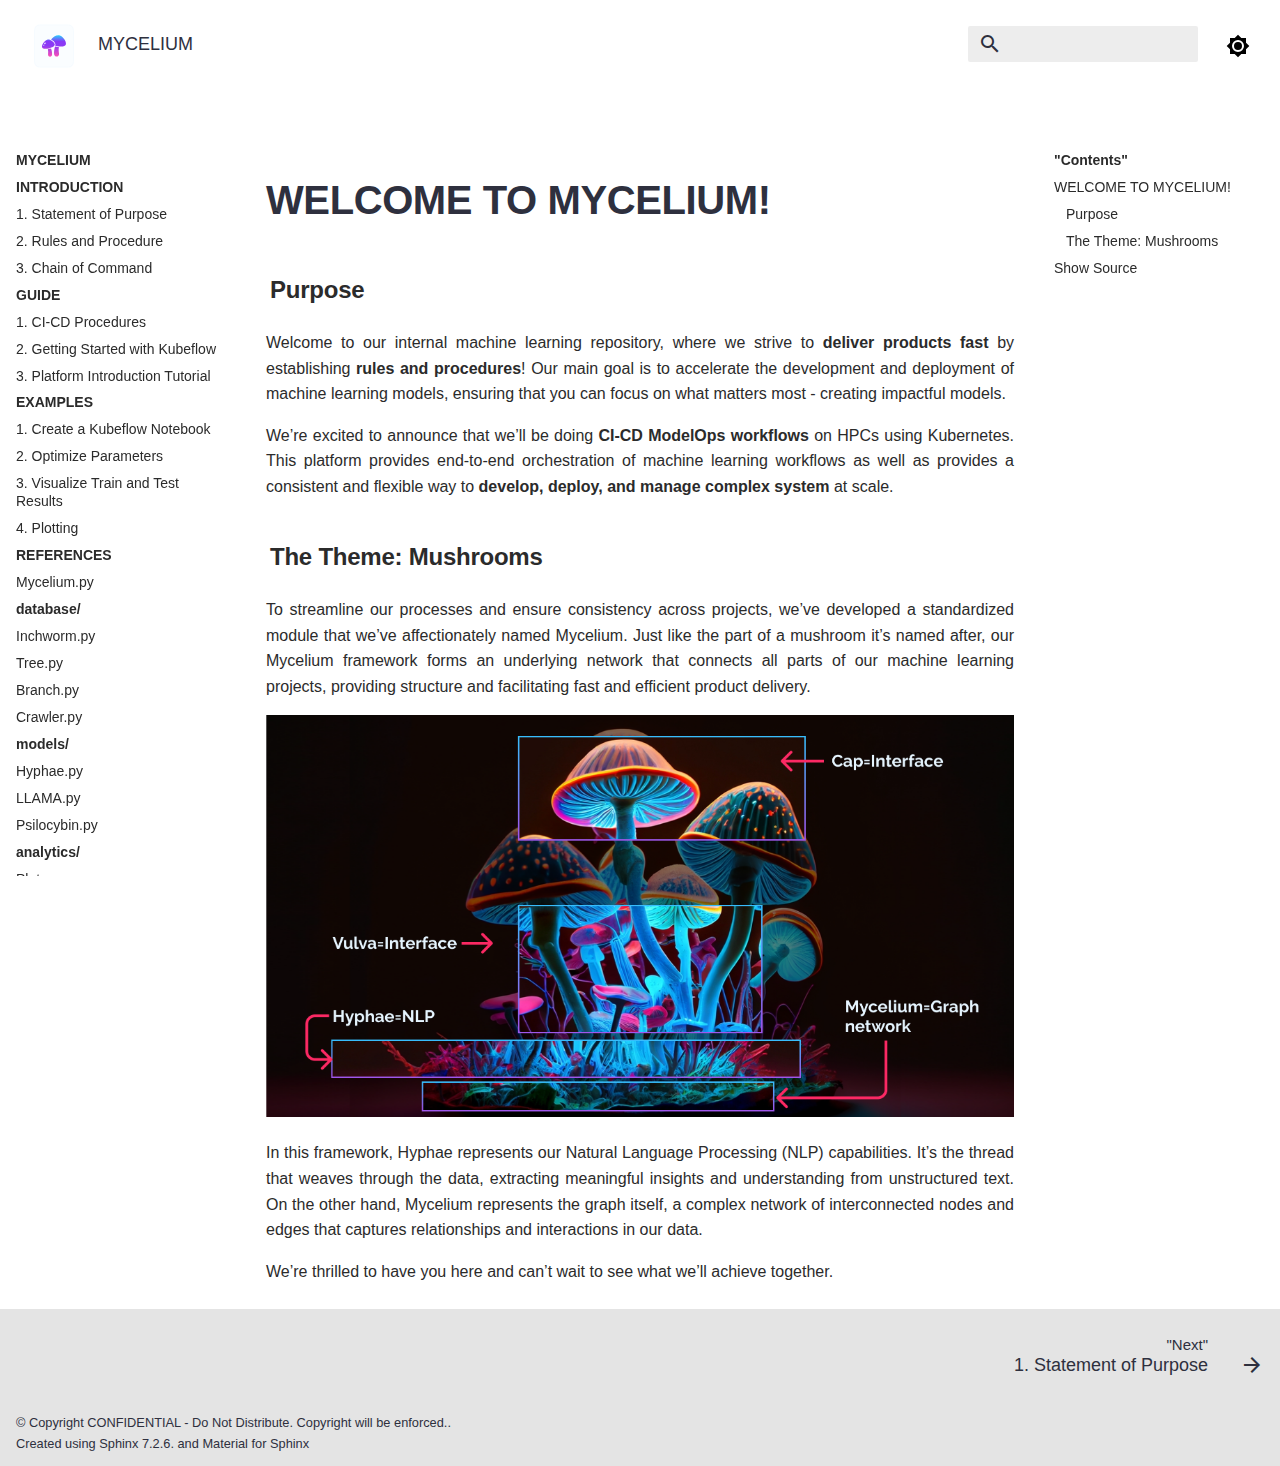
==== commit 9c2915d2: "dark mode design" ====
--- a/index.html
+++ b/index.html
@@ -1,9 +1,11 @@
 <!DOCTYPE html>
 
 <html lang="en" data-content_root="./">
-  <head>
-    <meta charset="utf-8" />
-    <meta name="viewport" content="width=device-width, initial-scale=1.0" /><meta name="viewport" content="width=device-width, initial-scale=1" />
+
+<head>
+  <meta charset="utf-8" />
+  <meta name="viewport" content="width=device-width, initial-scale=1.0" />
+  <meta name="viewport" content="width=device-width, initial-scale=1" />
 
   <meta name="viewport" content="width=device-width,initial-scale=1">
   <meta http-equiv="x-ua-compatible" content="ie=edge">
@@ -17,403 +19,426 @@
   <meta name="lang:search.result.other" content="# matching documents">
   <meta name="lang:search.tokenizer" content="[\s\-]+">
 
-  
-    <link href="https://fonts.gstatic.com/" rel="preconnect" crossorigin>
-    <link href="https://fonts.googleapis.com/css?family=Roboto+Mono:400,500,700|Roboto:300,400,400i,700&display=fallback" rel="stylesheet">
-
-    <style>
-      body,
-      input {
-        font-family: "Roboto", "Helvetica Neue", Helvetica, Arial, sans-serif
-      }
-
-      code,
-      kbd,
-      pre {
-        font-family: "Roboto Mono", "Courier New", Courier, monospace
-      }
-    </style>
-  
-
-  <link rel="stylesheet" href="_static/stylesheets/application.css"/>
-  <link rel="stylesheet" href="_static/stylesheets/application-palette.css"/>
-  <link rel="stylesheet" href="_static/stylesheets/application-fixes.css"/>
-  
-  <link rel="stylesheet" href="_static/fonts/material-icons.css"/>
-  
+
+  <link href="https://fonts.gstatic.com/" rel="preconnect" crossorigin>
+  <link href="https://fonts.googleapis.com/css?family=Roboto+Mono:400,500,700|Roboto:300,400,400i,700&display=fallback"
+    rel="stylesheet">
+
+  <style>
+    body,
+    input {
+      font-family: "Roboto", "Helvetica Neue", Helvetica, Arial, sans-serif
+    }
+
+    code,
+    kbd,
+    pre {
+      font-family: "Roboto Mono", "Courier New", Courier, monospace
+    }
+  </style>
+
+
+  <link rel="stylesheet" href="_static/stylesheets/application.css" />
+  <link rel="stylesheet" href="_static/stylesheets/application-palette.css" />
+  <link rel="stylesheet" href="_static/stylesheets/application-fixes.css" />
+
+  <link rel="stylesheet" href="_static/fonts/material-icons.css" />
+
   <meta name="theme-color" content="#3f51b5">
   <script src="_static/javascripts/modernizr.js"></script>
-  
-  
-  
-    <title>WELCOME TO MYCELIUM! &#8212; MYCELIUM  documentation</title>
-    <link rel="stylesheet" type="text/css" href="_static/pygments.css?v=83e35b93" />
-    <link rel="stylesheet" type="text/css" href="_static/material.css?v=79c92029" />
-    <link rel="stylesheet" type="text/css" href="_static/_style.css?v=a28cf678" />
-    <link rel="stylesheet" type="text/css" href="_static/_style.css?v=a28cf678" />
-    <script src="_static/documentation_options.js?v=5929fcd5"></script>
-    <script src="_static/doctools.js?v=888ff710"></script>
-    <script src="_static/sphinx_highlight.js?v=dc90522c"></script>
-    <script crossorigin="anonymous" integrity="sha256-Ae2Vz/4ePdIu6ZyI/5ZGsYnb+m0JlOmKPjt6XZ9JJkA=" src="https://cdnjs.cloudflare.com/ajax/libs/require.js/2.3.4/require.min.js"></script>
-    <link rel="index" title="Index" href="genindex.html" />
-    <link rel="search" title="Search" href="search.html" />
-    <link rel="next" title="1. Statement of Purpose" href="Guide/purpose.html" />
-  
-   
-
-  </head>
-  <body dir=ltr
-        data-md-color-primary=white data-md-color-accent=black>
-  
+
+
+
+  <title>WELCOME TO MYCELIUM! &#8212; MYCELIUM documentation</title>
+  <link rel="stylesheet" type="text/css" href="_static/pygments.css?v=83e35b93" />
+  <link rel="stylesheet" type="text/css" href="_static/material.css?v=79c92029" />
+  <link rel="stylesheet" type="text/css" href="_static/_style.css?v=a28cf678" />
+  <link rel="stylesheet" type="text/css" href="_static/_style.css?v=a28cf678" />
+  <script src="_static/documentation_options.js?v=5929fcd5"></script>
+  <script src="_static/doctools.js?v=888ff710"></script>
+  <script src="_static/sphinx_highlight.js?v=dc90522c"></script>
+  <script crossorigin="anonymous" integrity="sha256-Ae2Vz/4ePdIu6ZyI/5ZGsYnb+m0JlOmKPjt6XZ9JJkA="
+    src="https://cdnjs.cloudflare.com/ajax/libs/require.js/2.3.4/require.min.js"></script>
+  <link rel="index" title="Index" href="genindex.html" />
+  <link rel="search" title="Search" href="search.html" />
+  <link rel="next" title="1. Statement of Purpose" href="Guide/purpose.html" />
+
+
+
+</head>
+
+<body dir=ltr data-md-color-primary=white data-md-color-accent=black>
+
   <svg class="md-svg">
     <defs data-children-count="0">
-      
-      <svg xmlns="http://www.w3.org/2000/svg" width="416" height="448" viewBox="0 0 416 448" id="__github"><path fill="currentColor" d="M160 304q0 10-3.125 20.5t-10.75 19T128 352t-18.125-8.5-10.75-19T96 304t3.125-20.5 10.75-19T128 256t18.125 8.5 10.75 19T160 304zm160 0q0 10-3.125 20.5t-10.75 19T288 352t-18.125-8.5-10.75-19T256 304t3.125-20.5 10.75-19T288 256t18.125 8.5 10.75 19T320 304zm40 0q0-30-17.25-51T296 232q-10.25 0-48.75 5.25Q229.5 240 208 240t-39.25-2.75Q130.75 232 120 232q-29.5 0-46.75 21T56 304q0 22 8 38.375t20.25 25.75 30.5 15 35 7.375 37.25 1.75h42q20.5 0 37.25-1.75t35-7.375 30.5-15 20.25-25.75T360 304zm56-44q0 51.75-15.25 82.75-9.5 19.25-26.375 33.25t-35.25 21.5-42.5 11.875-42.875 5.5T212 416q-19.5 0-35.5-.75t-36.875-3.125-38.125-7.5-34.25-12.875T37 371.5t-21.5-28.75Q0 312 0 260q0-59.25 34-99-6.75-20.5-6.75-42.5 0-29 12.75-54.5 27 0 47.5 9.875t47.25 30.875Q171.5 96 212 96q37 0 70 8 26.25-20.5 46.75-30.25T376 64q12.75 25.5 12.75 54.5 0 21.75-6.75 42 34 40 34 99.5z"/></svg>
-      
+
+      <svg xmlns="http://www.w3.org/2000/svg" width="416" height="448" viewBox="0 0 416 448" id="__github">
+        <path fill="currentColor"
+          d="M160 304q0 10-3.125 20.5t-10.75 19T128 352t-18.125-8.5-10.75-19T96 304t3.125-20.5 10.75-19T128 256t18.125 8.5 10.75 19T160 304zm160 0q0 10-3.125 20.5t-10.75 19T288 352t-18.125-8.5-10.75-19T256 304t3.125-20.5 10.75-19T288 256t18.125 8.5 10.75 19T320 304zm40 0q0-30-17.25-51T296 232q-10.25 0-48.75 5.25Q229.5 240 208 240t-39.25-2.75Q130.75 232 120 232q-29.5 0-46.75 21T56 304q0 22 8 38.375t20.25 25.75 30.5 15 35 7.375 37.25 1.75h42q20.5 0 37.25-1.75t35-7.375 30.5-15 20.25-25.75T360 304zm56-44q0 51.75-15.25 82.75-9.5 19.25-26.375 33.25t-35.25 21.5-42.5 11.875-42.875 5.5T212 416q-19.5 0-35.5-.75t-36.875-3.125-38.125-7.5-34.25-12.875T37 371.5t-21.5-28.75Q0 312 0 260q0-59.25 34-99-6.75-20.5-6.75-42.5 0-29 12.75-54.5 27 0 47.5 9.875t47.25 30.875Q171.5 96 212 96q37 0 70 8 26.25-20.5 46.75-30.25T376 64q12.75 25.5 12.75 54.5 0 21.75-6.75 42 34 40 34 99.5z" />
+      </svg>
+
     </defs>
   </svg>
-  
+
   <input class="md-toggle" data-md-toggle="drawer" type="checkbox" id="__drawer">
   <input class="md-toggle" data-md-toggle="search" type="checkbox" id="__search">
   <label class="md-overlay" data-md-component="overlay" for="__drawer"></label>
   <a href="#index" tabindex="1" class="md-skip"> Skip to content </a>
   <header class="md-header" data-md-component="header">
-  <nav class="md-header-nav md-grid">
-    <div class="md-flex navheader">
-      <div class="md-flex__cell md-flex__cell--shrink">
-        <a href="#" title="MYCELIUM  documentation"
-           class="md-header-nav__button md-logo">
-          
+    <nav class="md-header-nav md-grid">
+      <div class="md-flex navheader">
+        <div class="md-flex__cell md-flex__cell--shrink">
+          <a href="#" title="MYCELIUM  documentation" class="md-header-nav__button md-logo">
+
             &nbsp;
-          
-        </a>
+
+          </a>
+        </div>
+        <div class="md-flex__cell md-flex__cell--shrink">
+          <label class="md-icon md-icon--menu md-header-nav__button" for="__drawer"></label>
+        </div>
+        <div class="md-flex__cell md-flex__cell--stretch">
+          <div class="md-flex__ellipsis md-header-nav__title" data-md-component="title">
+            <span class="md-header-nav__topic">MYCELIUM</span>
+            <span class="md-header-nav__topic"> WELCOME TO MYCELIUM! </span>
+          </div>
+        </div>
+        <div class="md-flex__cell md-flex__cell--shrink">
+          <label class="md-icon md-icon--search md-header-nav__button" for="__search"></label>
+
+          <div class="md-search" data-md-component="search" role="dialog">
+            <label class="md-search__overlay" for="__search"></label>
+            <div class="md-search__inner" role="search">
+              <form class="md-search__form" action="search.html" method="get" name="search">
+                <input type="text" class="md-search__input" name="q" placeholder="" Search"" autocapitalize="off"
+                  autocomplete="off" spellcheck="false" data-md-component="query" data-md-state="active">
+                <label class="md-icon md-search__icon" for="__search"></label>
+                <button type="reset" class="md-icon md-search__icon" data-md-component="reset" tabindex="-1">
+                  &#xE5CD;
+                </button>
+              </form>
+              <div class="md-search__output">
+                <div class="md-search__scrollwrap" data-md-scrollfix>
+                  <div class="md-search-result" data-md-component="result">
+                    <div class="md-search-result__meta">
+                      Type to start searching
+                    </div>
+                    <ol class="md-search-result__list"></ol>
+                  </div>
+                </div>
+              </div>
+            </div>
+          </div>
+
+        </div>
+
+        <button id="toggleBtn">
+          <svg class="dark-icon" xmlns="http://www.w3.org/2000/svg" viewBox="0 0 24 24"><path d="M12 8a4 4 0 0 0-4 4 4 4 0 0 0 4 4 4 4 0 0 0 4-4 4 4 0 0 0-4-4m0 10a6 6 0 0 1-6-6 6 6 0 0 1 6-6 6 6 0 0 1 6 6 6 6 0 0 1-6 6m8-9.31V4h-4.69L12 .69 8.69 4H4v4.69L.69 12 4 15.31V20h4.69L12 23.31 15.31 20H20v-4.69L23.31 12 20 8.69Z"></path></svg>
+          <svg class="light-icon" xmlns="http://www.w3.org/2000/svg" viewBox="0 0 24 24"><path d="M12 18c-.89 0-1.74-.2-2.5-.55C11.56 16.5 13 14.42 13 12c0-2.42-1.44-4.5-3.5-5.45C10.26 6.2 11.11 6 12 6a6 6 0 0 1 6 6 6 6 0 0 1-6 6m8-9.31V4h-4.69L12 .69 8.69 4H4v4.69L.69 12 4 15.31V20h4.69L12 23.31 15.31 20H20v-4.69L23.31 12 20 8.69Z"></path></svg>
+        </button> 
+
+        <script src="_static/javascripts/version_dropdown.js"></script>
+        <script>
+          var json_loc = ""versions.json"",
+            target_loc = "../",
+            text = "Versions";
+          $(document).ready(add_version_dropdown(json_loc, target_loc, text));
+        </script>
+
+
       </div>
-      <div class="md-flex__cell md-flex__cell--shrink">
-        <label class="md-icon md-icon--menu md-header-nav__button" for="__drawer"></label>
+    </nav>
+  </header>
+
+
+  <div class="md-container">
+
+
+
+    <nav class="md-tabs" data-md-component="tabs">
+      <div class="md-tabs__inner md-grid">
+        <ul class="md-tabs__list">
+          <li class="md-tabs__item"><a href="#" class="md-tabs__link">MYCELIUM documentation</a></li>
+        </ul>
       </div>
-      <div class="md-flex__cell md-flex__cell--stretch">
-        <div class="md-flex__ellipsis md-header-nav__title" data-md-component="title">
-          <span class="md-header-nav__topic">MYCELIUM</span>
-          <span class="md-header-nav__topic"> WELCOME TO MYCELIUM! </span>
-        </div>
-      </div>
-      <div class="md-flex__cell md-flex__cell--shrink">
-        <label class="md-icon md-icon--search md-header-nav__button" for="__search"></label>
-        
-<div class="md-search" data-md-component="search" role="dialog">
-  <label class="md-search__overlay" for="__search"></label>
-  <div class="md-search__inner" role="search">
-    <form class="md-search__form" action="search.html" method="get" name="search">
-      <input type="text" class="md-search__input" name="q" placeholder=""Search""
-             autocapitalize="off" autocomplete="off" spellcheck="false"
-             data-md-component="query" data-md-state="active">
-      <label class="md-icon md-search__icon" for="__search"></label>
-      <button type="reset" class="md-icon md-search__icon" data-md-component="reset" tabindex="-1">
-        &#xE5CD;
-      </button>
-    </form>
-    <div class="md-search__output">
-      <div class="md-search__scrollwrap" data-md-scrollfix>
-        <div class="md-search-result" data-md-component="result">
-          <div class="md-search-result__meta">
-            Type to start searching
-          </div>
-          <ol class="md-search-result__list"></ol>
-        </div>
-      </div>
-    </div>
-  </div>
-</div>
-
-      </div>
-      
-      
-  
-  <script src="_static/javascripts/version_dropdown.js"></script>
-  <script>
-    var json_loc = ""versions.json"",
-        target_loc = "../",
-        text = "Versions";
-    $( document ).ready( add_version_dropdown(json_loc, target_loc, text));
-  </script>
-  
-
-    </div>
-  </nav>
-</header>
-
-  
-  <div class="md-container">
-    
-    
-    
-  <nav class="md-tabs" data-md-component="tabs">
-    <div class="md-tabs__inner md-grid">
-      <ul class="md-tabs__list">
-          <li class="md-tabs__item"><a href="#" class="md-tabs__link">MYCELIUM  documentation</a></li>
-      </ul>
-    </div>
-  </nav>
+    </nav>
     <main class="md-main">
       <div class="md-main__inner md-grid" data-md-component="container">
-        
-          <div class="md-sidebar md-sidebar--primary" data-md-component="navigation">
-            <div class="md-sidebar__scrollwrap">
-              <div class="md-sidebar__inner">
-                <nav class="md-nav md-nav--primary" data-md-level="0">
-  <label class="md-nav__title md-nav__title--site" for="__drawer">
-    <a href="#" title="MYCELIUM documentation" class="md-nav__button md-logo">
-      
-        <img src="_static/" alt=" logo" width="48" height="48">
-      
-    </a>
-    <a href="#"
-       title="MYCELIUM documentation">MYCELIUM</a>
-  </label>
-  
-
-  
-  <ul class="md-nav__list">
-    <li class="md-nav__item">
-    
-      <span class="md-nav__link caption"><span class="caption-text">INTRODUCTION</span></span>
-    
-    </li>
-    <li class="md-nav__item">
-    
-    
-      <a href="Guide/purpose.html" class="md-nav__link">1. Statement of Purpose</a>
-      
-    
-    </li>
-    <li class="md-nav__item">
-    
-    
-      <a href="Guide/guidelines.html" class="md-nav__link">2. Rules and Procedure</a>
-      
-    
-    </li>
-    <li class="md-nav__item">
-    
-    
-      <a href="Guide/chain-of-command.html" class="md-nav__link">3. Chain of Command</a>
-      
-    
-    </li>
-    <li class="md-nav__item">
-    
-      <span class="md-nav__link caption"><span class="caption-text">GUIDE</span></span>
-    
-    </li>
-    <li class="md-nav__item">
-    
-    
-      <a href="Guide/ci-cd.html" class="md-nav__link">1. CI-CD Procedures</a>
-      
-    
-    </li>
-    <li class="md-nav__item">
-    
-    
-      <a href="Guide/kubeflow.html" class="md-nav__link">2. Getting Started with Kubeflow</a>
-      
-    
-    </li>
-    <li class="md-nav__item">
-    
-    
-      <a href="Guide/dashboard.html" class="md-nav__link">3. Platform Introduction Tutorial</a>
-      
-    
-    </li>
-    <li class="md-nav__item">
-    
-      <span class="md-nav__link caption"><span class="caption-text">EXAMPLES</span></span>
-    
-    </li>
-    <li class="md-nav__item">
-    
-    
-      <a href="Examples/notebooks.html" class="md-nav__link">1. Create a Kubeflow Notebook</a>
-      
-    
-    </li>
-    <li class="md-nav__item">
-    
-    
-      <a href="Examples/katib.html" class="md-nav__link">2. Optimize Parameters</a>
-      
-    
-    </li>
-    <li class="md-nav__item">
-    
-    
-      <a href="Examples/tensorboards.html" class="md-nav__link">3. Visualize Train and Test Results</a>
-      
-    
-    </li>
-    <li class="md-nav__item">
-    
-    
-      <a href="Examples/plot-overview.html" class="md-nav__link">4. Plotting</a>
-      
-    
-    </li>
-    <li class="md-nav__item">
-    
-      <span class="md-nav__link caption"><span class="caption-text">REFERENCES</span></span>
-    
-    </li>
-    <li class="md-nav__item">
-    
-    
-      <a href="References/Mycelium.html" class="md-nav__link">Mycelium.py</a>
-      
-    
-    </li>
-    <li class="md-nav__item">
-    
-      <span class="md-nav__link caption"><span class="caption-text">database/</span></span>
-    
-    </li>
-    <li class="md-nav__item">
-    
-    
-      <a href="References/Mycelium/Inchworm.html" class="md-nav__link">Inchworm.py</a>
-      
-    
-    </li>
-    <li class="md-nav__item">
-    
-    
-      <a href="References/Mycelium/Tree.html" class="md-nav__link">Tree.py</a>
-      
-    
-    </li>
-    <li class="md-nav__item">
-    
-    
-      <a href="References/Mycelium/Branch.html" class="md-nav__link">Branch.py</a>
-      
-    
-    </li>
-    <li class="md-nav__item">
-    
-    
-      <a href="References/Mycelium/Crawler.html" class="md-nav__link">Crawler.py</a>
-      
-    
-    </li>
-    <li class="md-nav__item">
-    
-      <span class="md-nav__link caption"><span class="caption-text">models/</span></span>
-    
-    </li>
-    <li class="md-nav__item">
-    
-    
-      <a href="References/Mycelium/Hyphae.html" class="md-nav__link">Hyphae.py</a>
-      
-    
-    </li>
-    <li class="md-nav__item">
-    
-    
-      <a href="References/Mycelium/LLAMA.html" class="md-nav__link">LLAMA.py</a>
-      
-    
-    </li>
-    <li class="md-nav__item">
-    
-    
-      <a href="References/Mycelium/Psilocybin.html" class="md-nav__link">Psilocybin.py</a>
-      
-    
-    </li>
-    <li class="md-nav__item">
-    
-      <span class="md-nav__link caption"><span class="caption-text">analytics/</span></span>
-    
-    </li>
-    <li class="md-nav__item">
-    
-    
-      <a href="References/Mycelium/Plot.html" class="md-nav__link">Plot.py</a>
-      
-    
-    </li>
-    <li class="md-nav__item">
-    
-    
-      <a href="References/Mycelium/Cap.html" class="md-nav__link">Cap.py</a>
-      
-    
-    </li>
-  </ul>
-  
-
-</nav>
-              </div>
+
+        <div class="md-sidebar md-sidebar--primary" data-md-component="navigation">
+          <div class="md-sidebar__scrollwrap">
+            <div class="md-sidebar__inner">
+              <nav class="md-nav md-nav--primary" data-md-level="0">
+                <label class="md-nav__title md-nav__title--site" for="__drawer">
+                  <a href="#" title="MYCELIUM documentation" class="md-nav__button md-logo">
+
+                    <img src="_static/" alt=" logo" width="48" height="48">
+
+                  </a>
+                  <a href="#" title="MYCELIUM documentation">MYCELIUM</a>
+                </label>
+
+
+
+                <ul class="md-nav__list">
+                  <li class="md-nav__item">
+
+                    <span class="md-nav__link caption"><span class="caption-text">INTRODUCTION</span></span>
+
+                  </li>
+                  <li class="md-nav__item">
+
+
+                    <a href="Guide/purpose.html" class="md-nav__link">1. Statement of Purpose</a>
+
+
+                  </li>
+                  <li class="md-nav__item">
+
+
+                    <a href="Guide/guidelines.html" class="md-nav__link">2. Rules and Procedure</a>
+
+
+                  </li>
+                  <li class="md-nav__item">
+
+
+                    <a href="Guide/chain-of-command.html" class="md-nav__link">3. Chain of Command</a>
+
+
+                  </li>
+                  <li class="md-nav__item">
+
+                    <span class="md-nav__link caption"><span class="caption-text">GUIDE</span></span>
+
+                  </li>
+                  <li class="md-nav__item">
+
+
+                    <a href="Guide/ci-cd.html" class="md-nav__link">1. CI-CD Procedures</a>
+
+
+                  </li>
+                  <li class="md-nav__item">
+
+
+                    <a href="Guide/kubeflow.html" class="md-nav__link">2. Getting Started with Kubeflow</a>
+
+
+                  </li>
+                  <li class="md-nav__item">
+
+
+                    <a href="Guide/dashboard.html" class="md-nav__link">3. Platform Introduction Tutorial</a>
+
+
+                  </li>
+                  <li class="md-nav__item">
+
+                    <span class="md-nav__link caption"><span class="caption-text">EXAMPLES</span></span>
+
+                  </li>
+                  <li class="md-nav__item">
+
+
+                    <a href="Examples/notebooks.html" class="md-nav__link">1. Create a Kubeflow Notebook</a>
+
+
+                  </li>
+                  <li class="md-nav__item">
+
+
+                    <a href="Examples/katib.html" class="md-nav__link">2. Optimize Parameters</a>
+
+
+                  </li>
+                  <li class="md-nav__item">
+
+
+                    <a href="Examples/tensorboards.html" class="md-nav__link">3. Visualize Train and Test Results</a>
+
+
+                  </li>
+                  <li class="md-nav__item">
+
+
+                    <a href="Examples/plot-overview.html" class="md-nav__link">4. Plotting</a>
+
+
+                  </li>
+                  <li class="md-nav__item">
+
+                    <span class="md-nav__link caption"><span class="caption-text">REFERENCES</span></span>
+
+                  </li>
+                  <li class="md-nav__item">
+
+
+                    <a href="References/Mycelium.html" class="md-nav__link">Mycelium.py</a>
+
+
+                  </li>
+                  <li class="md-nav__item">
+
+                    <span class="md-nav__link caption"><span class="caption-text">database/</span></span>
+
+                  </li>
+                  <li class="md-nav__item">
+
+
+                    <a href="References/Mycelium/Inchworm.html" class="md-nav__link">Inchworm.py</a>
+
+
+                  </li>
+                  <li class="md-nav__item">
+
+
+                    <a href="References/Mycelium/Tree.html" class="md-nav__link">Tree.py</a>
+
+
+                  </li>
+                  <li class="md-nav__item">
+
+
+                    <a href="References/Mycelium/Branch.html" class="md-nav__link">Branch.py</a>
+
+
+                  </li>
+                  <li class="md-nav__item">
+
+
+                    <a href="References/Mycelium/Crawler.html" class="md-nav__link">Crawler.py</a>
+
+
+                  </li>
+                  <li class="md-nav__item">
+
+                    <span class="md-nav__link caption"><span class="caption-text">models/</span></span>
+
+                  </li>
+                  <li class="md-nav__item">
+
+
+                    <a href="References/Mycelium/Hyphae.html" class="md-nav__link">Hyphae.py</a>
+
+
+                  </li>
+                  <li class="md-nav__item">
+
+
+                    <a href="References/Mycelium/LLAMA.html" class="md-nav__link">LLAMA.py</a>
+
+
+                  </li>
+                  <li class="md-nav__item">
+
+
+                    <a href="References/Mycelium/Psilocybin.html" class="md-nav__link">Psilocybin.py</a>
+
+
+                  </li>
+                  <li class="md-nav__item">
+
+                    <span class="md-nav__link caption"><span class="caption-text">analytics/</span></span>
+
+                  </li>
+                  <li class="md-nav__item">
+
+
+                    <a href="References/Mycelium/Plot.html" class="md-nav__link">Plot.py</a>
+
+
+                  </li>
+                  <li class="md-nav__item">
+
+
+                    <a href="References/Mycelium/Cap.html" class="md-nav__link">Cap.py</a>
+
+
+                  </li>
+                </ul>
+
+
+              </nav>
             </div>
           </div>
-          <div class="md-sidebar md-sidebar--secondary" data-md-component="toc">
-            <div class="md-sidebar__scrollwrap">
-              <div class="md-sidebar__inner">
-                
-<nav class="md-nav md-nav--secondary">
-    <label class="md-nav__title" for="__toc">"Contents"</label>
-  <ul class="md-nav__list" data-md-scrollfix="">
-        <li class="md-nav__item"><a href="#index--page-root" class="md-nav__link">WELCOME TO MYCELIUM!</a><nav class="md-nav">
-              <ul class="md-nav__list">
-        <li class="md-nav__item"><a href="#purpose" class="md-nav__link">Purpose</a>
-        </li>
-        <li class="md-nav__item"><a href="#the-theme-mushrooms" class="md-nav__link">The Theme: Mushrooms</a>
-        </li></ul>
-            </nav>
-        </li>
-    
-<li class="md-nav__item"><a class="md-nav__extra_link" href="_sources/index.rst.txt">Show Source</a> </li>
-
-<li id="searchbox" class="md-nav__item"></li>
-
-  </ul>
-</nav>
-              </div>
+        </div>
+        <div class="md-sidebar md-sidebar--secondary" data-md-component="toc">
+          <div class="md-sidebar__scrollwrap">
+            <div class="md-sidebar__inner">
+
+              <nav class="md-nav md-nav--secondary">
+                <label class="md-nav__title" for="__toc">"Contents"</label>
+                <ul class="md-nav__list" data-md-scrollfix="">
+                  <li class="md-nav__item"><a href="#index--page-root" class="md-nav__link">WELCOME TO MYCELIUM!</a>
+                    <nav class="md-nav">
+                      <ul class="md-nav__list">
+                        <li class="md-nav__item"><a href="#purpose" class="md-nav__link">Purpose</a>
+                        </li>
+                        <li class="md-nav__item"><a href="#the-theme-mushrooms" class="md-nav__link">The Theme:
+                            Mushrooms</a>
+                        </li>
+                      </ul>
+                    </nav>
+                  </li>
+
+                  <li class="md-nav__item"><a class="md-nav__extra_link" href="_sources/index.rst.txt">Show Source</a>
+                  </li>
+
+                  <li id="searchbox" class="md-nav__item"></li>
+
+                </ul>
+              </nav>
             </div>
           </div>
-        
+        </div>
+
         <div class="md-content">
           <article class="md-content__inner md-typeset" role="main">
-            
-  <section id="welcome-to-mycelium">
-<h1 id="index--page-root">WELCOME TO MYCELIUM!<a class="headerlink" href="#index--page-root" title="Link to this heading">¶</a></h1>
-<section id="purpose">
-<h2 id="purpose">Purpose<a class="headerlink" href="#purpose" title="Link to this heading">¶</a></h2>
-<p>Welcome to our internal machine learning repository, where we strive to <strong>deliver products fast</strong> by establishing <strong>rules and procedures</strong>! Our main goal is to accelerate the development and deployment of machine learning models, ensuring that you can focus on what matters most - creating impactful models.</p>
-<p>We’re excited to announce that we’ll be doing <strong>CI-CD ModelOps workflows</strong> on HPCs using Kubernetes. This platform provides end-to-end orchestration of machine learning workflows as well as provides a consistent and flexible way to <strong>develop, deploy, and manage complex system</strong> at scale.</p>
-</section>
-<section id="the-theme-mushrooms">
-<h2 id="the-theme-mushrooms">The Theme: Mushrooms<a class="headerlink" href="#the-theme-mushrooms" title="Link to this heading">¶</a></h2>
-<p>To streamline our processes and ensure consistency across projects, we’ve developed a standardized module that we’ve affectionately named Mycelium. Just like the part of a mushroom it’s named after, our Mycelium framework forms an underlying network that connects all parts of our machine learning projects, providing structure and facilitating fast and efficient product delivery.</p>
-<img alt="mycelium" src="_images/stock-mycelium.png"/>
-<p>In this framework, Hyphae represents our Natural Language Processing (NLP) capabilities. It’s the thread that weaves through the data, extracting meaningful insights and understanding from unstructured text. On the other hand, Mycelium represents the graph itself, a complex network of interconnected nodes and edges that captures relationships and interactions in our data.</p>
-<p>We’re thrilled to have you here and can’t wait to see what we’ll achieve together.</p>
-<div class="toctree-wrapper compound">
-</div>
-<div class="toctree-wrapper compound">
-</div>
-<div class="toctree-wrapper compound">
-</div>
-<div class="toctree-wrapper compound">
-</div>
-<div class="toctree-wrapper compound">
-</div>
-<div class="toctree-wrapper compound">
-</div>
-<div class="toctree-wrapper compound">
-</div>
-</section>
-</section>
+
+            <section id="welcome-to-mycelium">
+              <h1 id="index--page-root">WELCOME TO MYCELIUM!<a class="headerlink" href="#index--page-root"
+                  title="Link to this heading">¶</a></h1>
+              <section id="purpose">
+                <h2 id="purpose">Purpose<a class="headerlink" href="#purpose" title="Link to this heading">¶</a></h2>
+                <p>Welcome to our internal machine learning repository, where we strive to <strong>deliver products
+                    fast</strong> by establishing <strong>rules and procedures</strong>! Our main goal is to accelerate
+                  the development and deployment of machine learning models, ensuring that you can focus on what matters
+                  most - creating impactful models.</p>
+                <p>We’re excited to announce that we’ll be doing <strong>CI-CD ModelOps workflows</strong> on HPCs using
+                  Kubernetes. This platform provides end-to-end orchestration of machine learning workflows as well as
+                  provides a consistent and flexible way to <strong>develop, deploy, and manage complex system</strong>
+                  at scale.</p>
+              </section>
+              <section id="the-theme-mushrooms">
+                <h2 id="the-theme-mushrooms">The Theme: Mushrooms<a class="headerlink" href="#the-theme-mushrooms"
+                    title="Link to this heading">¶</a></h2>
+                <p>To streamline our processes and ensure consistency across projects, we’ve developed a standardized
+                  module that we’ve affectionately named Mycelium. Just like the part of a mushroom it’s named after,
+                  our Mycelium framework forms an underlying network that connects all parts of our machine learning
+                  projects, providing structure and facilitating fast and efficient product delivery.</p>
+                <img alt="mycelium" src="_images/stock-mycelium.png" />
+                <p>In this framework, Hyphae represents our Natural Language Processing (NLP) capabilities. It’s the
+                  thread that weaves through the data, extracting meaningful insights and understanding from
+                  unstructured text. On the other hand, Mycelium represents the graph itself, a complex network of
+                  interconnected nodes and edges that captures relationships and interactions in our data.</p>
+                <p>We’re thrilled to have you here and can’t wait to see what we’ll achieve together.</p>
+                <div class="toctree-wrapper compound">
+                </div>
+                <div class="toctree-wrapper compound">
+                </div>
+                <div class="toctree-wrapper compound">
+                </div>
+                <div class="toctree-wrapper compound">
+                </div>
+                <div class="toctree-wrapper compound">
+                </div>
+                <div class="toctree-wrapper compound">
+                </div>
+                <div class="toctree-wrapper compound">
+                </div>
+              </section>
+            </section>
 
 
           </article>
@@ -424,40 +449,41 @@
   <footer class="md-footer">
     <div class="md-footer-nav">
       <nav class="md-footer-nav__inner md-grid">
-          
-          
-            <a href="Guide/purpose.html" title="1. Statement of Purpose"
-               class="md-flex md-footer-nav__link md-footer-nav__link--next"
-               rel="next">
-            <div class="md-flex__cell md-flex__cell--stretch md-footer-nav__title"><span
-                class="md-flex__ellipsis"> <span
-                class="md-footer-nav__direction"> "Next" </span> <span class="section-number">1. </span>Statement of Purpose </span>
-            </div>
-            <div class="md-flex__cell md-flex__cell--shrink"><i
-                class="md-icon md-icon--arrow-forward md-footer-nav__button"></i>
-            </div>
-          
+
+
+        <a href="Guide/purpose.html" title="1. Statement of Purpose"
+          class="md-flex md-footer-nav__link md-footer-nav__link--next" rel="next">
+          <div class="md-flex__cell md-flex__cell--stretch md-footer-nav__title"><span class="md-flex__ellipsis"> <span
+                class="md-footer-nav__direction"> "Next" </span> <span class="section-number">1. </span>Statement of
+              Purpose </span>
+          </div>
+          <div class="md-flex__cell md-flex__cell--shrink"><i
+              class="md-icon md-icon--arrow-forward md-footer-nav__button"></i>
+          </div>
+
         </a>
-        
+
       </nav>
     </div>
     <div class="md-footer-meta md-typeset">
       <div class="md-footer-meta__inner md-grid">
         <div class="md-footer-copyright">
           <div class="md-footer-copyright__highlight">
-              &#169; Copyright CONFIDENTIAL - Do Not Distribute. Copyright will be enforced..
-              
-          </div>
-            Created using
-            <a href="http://www.sphinx-doc.org/">Sphinx</a> 7.2.6.
-             and
-            <a href="https://github.com/bashtage/sphinx-material/">Material for
-              Sphinx</a>
+            &#169; Copyright CONFIDENTIAL - Do Not Distribute. Copyright will be enforced..
+
+          </div>
+          Created using
+          <a href="http://www.sphinx-doc.org/">Sphinx</a> 7.2.6.
+          and
+          <a href="https://github.com/bashtage/sphinx-material/">Material for
+            Sphinx</a>
         </div>
       </div>
     </div>
   </footer>
   <script src="_static/javascripts/application.js"></script>
-  <script>app.initialize({version: "1.0.4", url: {base: ".."}})</script>
-  </body>
+  <script src="script.js"></script>
+  <script>app.initialize({ version: "1.0.4", url: { base: ".." } })</script>
+</body>
+
 </html>--- a/_static/stylesheets/application.css
+++ b/_static/stylesheets/application.css
@@ -464,9 +464,6 @@
     display:table-cell;
     position:relative;
     vertical-align:top
-}
-.md-flex__cell--shrink{
-    width:0
 }
 .md-flex__cell--stretch{
     display:table;
--- a/_static/_style.css
+++ b/_static/_style.css
@@ -1,5 +1,22 @@
 @charset "utf-8";
+
+:root {
+    --text-color-black: #2e303e; /* Default text color (light mode) */
+    --bg-color-white: #fff; /* Default background color (light mode) */
+    --text-color-light: #2b2b2b;
+    --primary-bg-color: #e4e4e4;
+}
+
+.dark-mode {
+    --bg-color-white: #2e303e; /* Dark mode background color */
+    --text-color-black: #fff; /* Dark mode text color */
+    --text-color-light: #d2d7f99e;
+    --primary-bg-color: #0a314d;
+}
+
  body{
+    background-color: var(--bg-color-white);
+    color: var(--text-color-light);
     font-size:16px;
     max-width:100%;
     font-family:"Poppins", sans-serif
@@ -39,7 +56,7 @@
     font-weight: 700;
     font-size:2.5em;
     margin:.67em 0;
-    color: #000;
+    color: var(--text-color-black);
 }
 
 
@@ -233,9 +250,9 @@
 
 .md-logo{
     background-image:url(mycelium-icon.svg);
-    background-size:cover;
+    background-size:contain;
     background-repeat:no-repeat;
-    width:150% !important;
+    width: 40px !important;
 }
 
 /* img[alt='../_images/ml-ops.png']{
@@ -292,3 +309,64 @@
 div.section dl.field-list dt:first-child {
     display: none;
 }
+
+
+#toggleBtn .dark-icon {
+    display: block;
+    width: 24px;
+    height: 24px;
+    cursor: pointer;
+}
+#toggleBtn .light-icon {
+    display: none;
+    width: 24px;
+    height: 24px;
+    cursor: pointer;
+}
+
+body.dark-mode #toggleBtn .dark-icon {
+    display: none;
+}
+body.dark-mode #toggleBtn .light-icon {
+    display: block;
+    fill: #ffffff80; 
+}
+
+.navheader {
+    display: flex;
+}
+.md-header {
+    height: auto;
+    background-color: var(--bg-color-white) !important;
+    color: var(--text-color-black) !important;
+}
+body.dark-mode .md-header {
+    background-color: var(--primary-bg-color) !important;
+}
+.md-search__form .md-search__input {
+    background-color: rgba(0, 0, 0, .07);
+}
+body.dark-mode .md-search__form .md-search__input {
+    background-color: rgba(255, 255, 255, .14);
+}
+.md-header-nav {
+    padding: 1rem 1.5rem;
+}
+
+body.dark-mode .md-header[data-md-state=shadow] {
+    box-shadow: unset;
+}
+
+.md-footer-nav,
+.md-footer-meta {
+    background-color: var(--primary-bg-color);
+    color: var(--text-color-black);
+}
+
+.md-footer-copyright,
+.md-footer-nav__direction,
+.md-footer-copyright__highlight,
+html .md-footer-meta.md-typeset a {
+    color: var(--text-color-black);
+
+}--- a/_static/_style.css
+++ b/_static/_style.css
@@ -1,5 +1,22 @@
 @charset "utf-8";
+
+:root {
+    --text-color-black: #2e303e; /* Default text color (light mode) */
+    --bg-color-white: #fff; /* Default background color (light mode) */
+    --text-color-light: #2b2b2b;
+    --primary-bg-color: #e4e4e4;
+}
+
+.dark-mode {
+    --bg-color-white: #2e303e; /* Dark mode background color */
+    --text-color-black: #fff; /* Dark mode text color */
+    --text-color-light: #d2d7f99e;
+    --primary-bg-color: #0a314d;
+}
+
  body{
+    background-color: var(--bg-color-white);
+    color: var(--text-color-light);
     font-size:16px;
     max-width:100%;
     font-family:"Poppins", sans-serif
@@ -39,7 +56,7 @@
     font-weight: 700;
     font-size:2.5em;
     margin:.67em 0;
-    color: #000;
+    color: var(--text-color-black);
 }
 
 
@@ -233,9 +250,9 @@
 
 .md-logo{
     background-image:url(mycelium-icon.svg);
-    background-size:cover;
+    background-size:contain;
     background-repeat:no-repeat;
-    width:150% !important;
+    width: 40px !important;
 }
 
 /* img[alt='../_images/ml-ops.png']{
@@ -292,3 +309,64 @@
 div.section dl.field-list dt:first-child {
     display: none;
 }
+
+
+#toggleBtn .dark-icon {
+    display: block;
+    width: 24px;
+    height: 24px;
+    cursor: pointer;
+}
+#toggleBtn .light-icon {
+    display: none;
+    width: 24px;
+    height: 24px;
+    cursor: pointer;
+}
+
+body.dark-mode #toggleBtn .dark-icon {
+    display: none;
+}
+body.dark-mode #toggleBtn .light-icon {
+    display: block;
+    fill: #ffffff80; 
+}
+
+.navheader {
+    display: flex;
+}
+.md-header {
+    height: auto;
+    background-color: var(--bg-color-white) !important;
+    color: var(--text-color-black) !important;
+}
+body.dark-mode .md-header {
+    background-color: var(--primary-bg-color) !important;
+}
+.md-search__form .md-search__input {
+    background-color: rgba(0, 0, 0, .07);
+}
+body.dark-mode .md-search__form .md-search__input {
+    background-color: rgba(255, 255, 255, .14);
+}
+.md-header-nav {
+    padding: 1rem 1.5rem;
+}
+
+body.dark-mode .md-header[data-md-state=shadow] {
+    box-shadow: unset;
+}
+
+.md-footer-nav,
+.md-footer-meta {
+    background-color: var(--primary-bg-color);
+    color: var(--text-color-black);
+}
+
+.md-footer-copyright,
+.md-footer-nav__direction,
+.md-footer-copyright__highlight,
+html .md-footer-meta.md-typeset a {
+    color: var(--text-color-black);
+
+}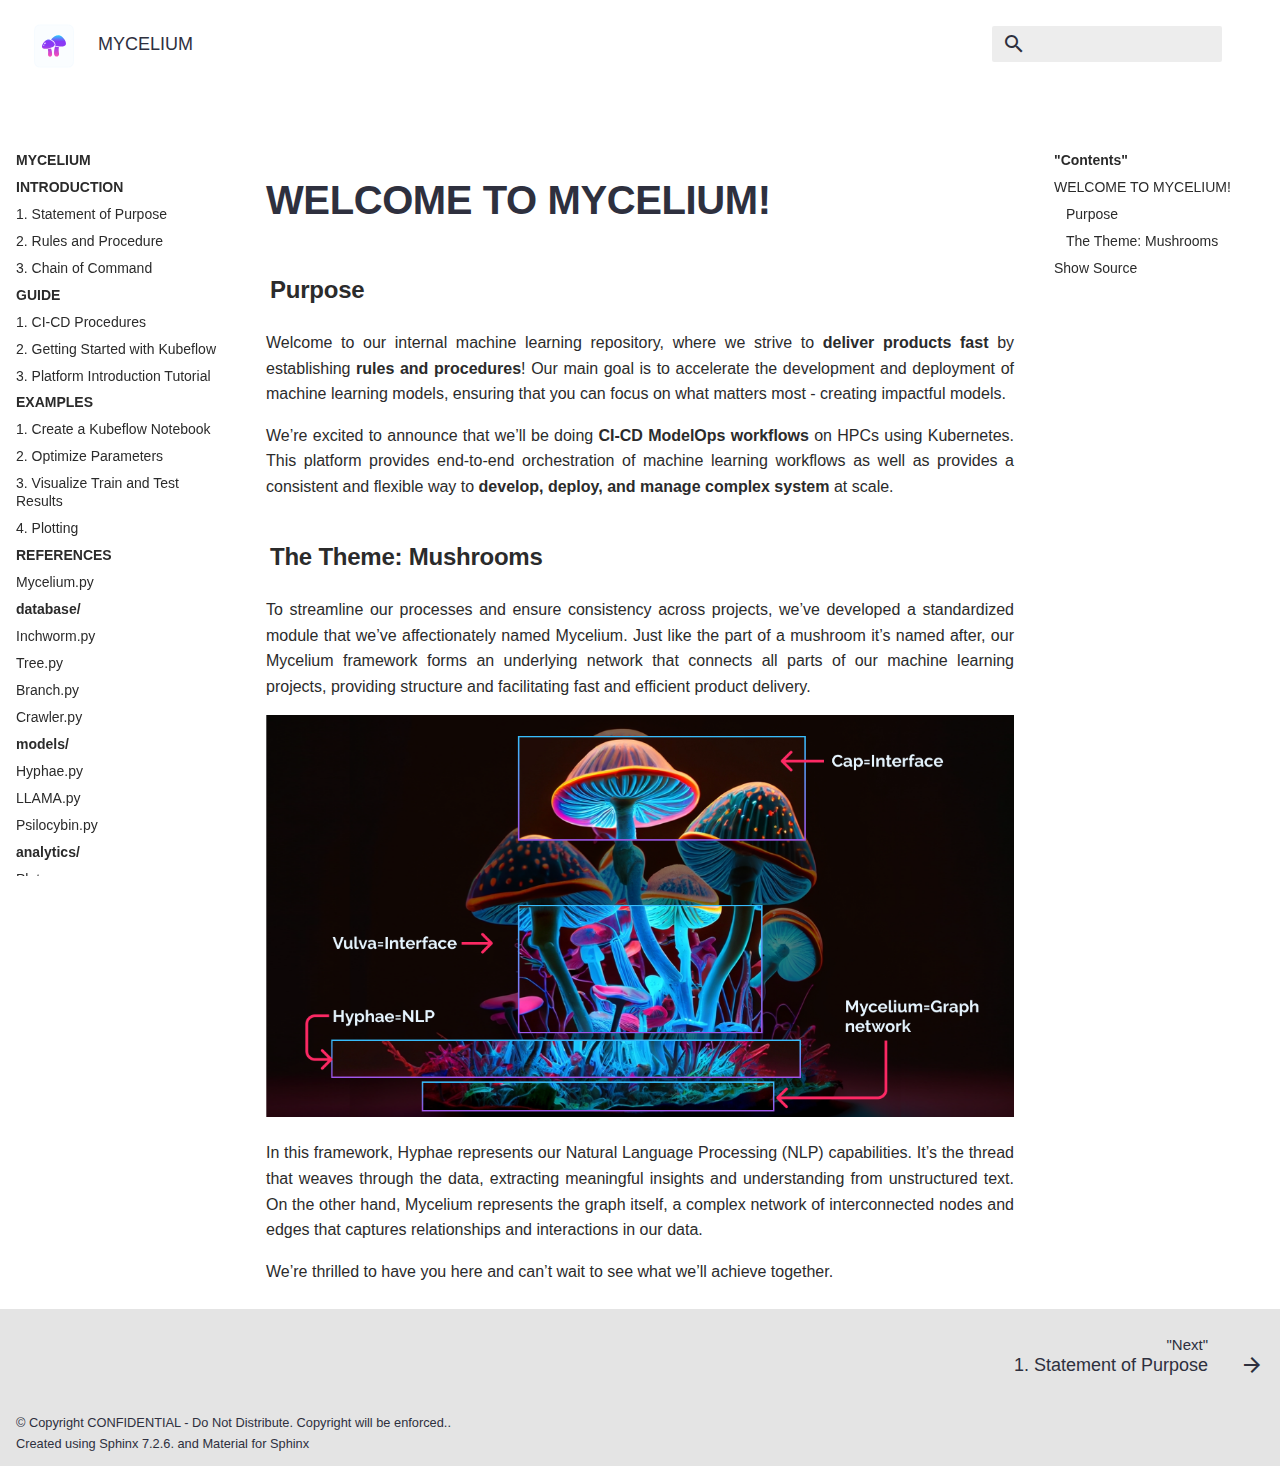
==== commit 938e382f: "Add files via upload" ====
--- a/index.html
+++ b/index.html
@@ -1,11 +1,9 @@
 <!DOCTYPE html>
 
 <html lang="en" data-content_root="./">
-
-<head>
-  <meta charset="utf-8" />
-  <meta name="viewport" content="width=device-width, initial-scale=1.0" />
-  <meta name="viewport" content="width=device-width, initial-scale=1" />
+  <head>
+    <meta charset="utf-8" />
+    <meta name="viewport" content="width=device-width, initial-scale=1.0" /><meta name="viewport" content="width=device-width, initial-scale=1" />
 
   <meta name="viewport" content="width=device-width,initial-scale=1">
   <meta http-equiv="x-ua-compatible" content="ie=edge">
@@ -19,426 +17,403 @@
   <meta name="lang:search.result.other" content="# matching documents">
   <meta name="lang:search.tokenizer" content="[\s\-]+">
 
-
-  <link href="https://fonts.gstatic.com/" rel="preconnect" crossorigin>
-  <link href="https://fonts.googleapis.com/css?family=Roboto+Mono:400,500,700|Roboto:300,400,400i,700&display=fallback"
-    rel="stylesheet">
-
-  <style>
-    body,
-    input {
-      font-family: "Roboto", "Helvetica Neue", Helvetica, Arial, sans-serif
-    }
-
-    code,
-    kbd,
-    pre {
-      font-family: "Roboto Mono", "Courier New", Courier, monospace
-    }
-  </style>
-
-
-  <link rel="stylesheet" href="_static/stylesheets/application.css" />
-  <link rel="stylesheet" href="_static/stylesheets/application-palette.css" />
-  <link rel="stylesheet" href="_static/stylesheets/application-fixes.css" />
-
-  <link rel="stylesheet" href="_static/fonts/material-icons.css" />
-
+  
+    <link href="https://fonts.gstatic.com/" rel="preconnect" crossorigin>
+    <link href="https://fonts.googleapis.com/css?family=Roboto+Mono:400,500,700|Roboto:300,400,400i,700&display=fallback" rel="stylesheet">
+
+    <style>
+      body,
+      input {
+        font-family: "Roboto", "Helvetica Neue", Helvetica, Arial, sans-serif
+      }
+
+      code,
+      kbd,
+      pre {
+        font-family: "Roboto Mono", "Courier New", Courier, monospace
+      }
+    </style>
+  
+
+  <link rel="stylesheet" href="./_static/stylesheets/application.css"/>
+  <link rel="stylesheet" href="./_static/stylesheets/application-palette.css"/>
+  <link rel="stylesheet" href="./_static/stylesheets/application-fixes.css"/>
+  
+  <link rel="stylesheet" href="./_static/fonts/material-icons.css"/>
+  
   <meta name="theme-color" content="#3f51b5">
-  <script src="_static/javascripts/modernizr.js"></script>
-
-
-
-  <title>WELCOME TO MYCELIUM! &#8212; MYCELIUM documentation</title>
-  <link rel="stylesheet" type="text/css" href="_static/pygments.css?v=83e35b93" />
-  <link rel="stylesheet" type="text/css" href="_static/material.css?v=79c92029" />
-  <link rel="stylesheet" type="text/css" href="_static/_style.css?v=a28cf678" />
-  <link rel="stylesheet" type="text/css" href="_static/_style.css?v=a28cf678" />
-  <script src="_static/documentation_options.js?v=5929fcd5"></script>
-  <script src="_static/doctools.js?v=888ff710"></script>
-  <script src="_static/sphinx_highlight.js?v=dc90522c"></script>
-  <script crossorigin="anonymous" integrity="sha256-Ae2Vz/4ePdIu6ZyI/5ZGsYnb+m0JlOmKPjt6XZ9JJkA="
-    src="https://cdnjs.cloudflare.com/ajax/libs/require.js/2.3.4/require.min.js"></script>
-  <link rel="index" title="Index" href="genindex.html" />
-  <link rel="search" title="Search" href="search.html" />
-  <link rel="next" title="1. Statement of Purpose" href="Guide/purpose.html" />
-
-
-
-</head>
-
-<body dir=ltr data-md-color-primary=white data-md-color-accent=black>
-
+  <script src="./_static/javascripts/modernizr.js"></script>
+  
+  
+  
+    <title>WELCOME TO MYCELIUM! &#8212; MYCELIUM  documentation</title>
+    <link rel="stylesheet" type="text/css" href="./_static/pygments.css?v=83e35b93" />
+    <link rel="stylesheet" type="text/css" href="./_static/material.css?v=79c92029" />
+    <link rel="stylesheet" type="text/css" href="./_static/_style.css?v=a28cf678" />
+    <link rel="stylesheet" type="text/css" href="./_static/_style.css?v=a28cf678" />
+    <script src="./_static/documentation_options.js?v=5929fcd5"></script>
+    <script src="./_static/doctools.js?v=888ff710"></script>
+    <script src="./_static/sphinx_highlight.js?v=dc90522c"></script>
+    <script crossorigin="anonymous" integrity="sha256-Ae2Vz/4ePdIu6ZyI/5ZGsYnb+m0JlOmKPjt6XZ9JJkA=" src="https://cdnjs.cloudflare.com/ajax/libs/require.js/2.3.4/require.min.js"></script>
+    <link rel="index" title="Index" href="genindex.html" />
+    <link rel="search" title="Search" href="search.html" />
+    <link rel="next" title="1. Statement of Purpose" href="Guide/purpose.html" />
+  
+   
+
+  </head>
+  <body dir=ltr
+        data-md-color-primary=white data-md-color-accent=black>
+  
   <svg class="md-svg">
     <defs data-children-count="0">
-
-      <svg xmlns="http://www.w3.org/2000/svg" width="416" height="448" viewBox="0 0 416 448" id="__github">
-        <path fill="currentColor"
-          d="M160 304q0 10-3.125 20.5t-10.75 19T128 352t-18.125-8.5-10.75-19T96 304t3.125-20.5 10.75-19T128 256t18.125 8.5 10.75 19T160 304zm160 0q0 10-3.125 20.5t-10.75 19T288 352t-18.125-8.5-10.75-19T256 304t3.125-20.5 10.75-19T288 256t18.125 8.5 10.75 19T320 304zm40 0q0-30-17.25-51T296 232q-10.25 0-48.75 5.25Q229.5 240 208 240t-39.25-2.75Q130.75 232 120 232q-29.5 0-46.75 21T56 304q0 22 8 38.375t20.25 25.75 30.5 15 35 7.375 37.25 1.75h42q20.5 0 37.25-1.75t35-7.375 30.5-15 20.25-25.75T360 304zm56-44q0 51.75-15.25 82.75-9.5 19.25-26.375 33.25t-35.25 21.5-42.5 11.875-42.875 5.5T212 416q-19.5 0-35.5-.75t-36.875-3.125-38.125-7.5-34.25-12.875T37 371.5t-21.5-28.75Q0 312 0 260q0-59.25 34-99-6.75-20.5-6.75-42.5 0-29 12.75-54.5 27 0 47.5 9.875t47.25 30.875Q171.5 96 212 96q37 0 70 8 26.25-20.5 46.75-30.25T376 64q12.75 25.5 12.75 54.5 0 21.75-6.75 42 34 40 34 99.5z" />
-      </svg>
-
+      
+      <svg xmlns="http://www.w3.org/2000/svg" width="416" height="448" viewBox="0 0 416 448" id="__github"><path fill="currentColor" d="M160 304q0 10-3.125 20.5t-10.75 19T128 352t-18.125-8.5-10.75-19T96 304t3.125-20.5 10.75-19T128 256t18.125 8.5 10.75 19T160 304zm160 0q0 10-3.125 20.5t-10.75 19T288 352t-18.125-8.5-10.75-19T256 304t3.125-20.5 10.75-19T288 256t18.125 8.5 10.75 19T320 304zm40 0q0-30-17.25-51T296 232q-10.25 0-48.75 5.25Q229.5 240 208 240t-39.25-2.75Q130.75 232 120 232q-29.5 0-46.75 21T56 304q0 22 8 38.375t20.25 25.75 30.5 15 35 7.375 37.25 1.75h42q20.5 0 37.25-1.75t35-7.375 30.5-15 20.25-25.75T360 304zm56-44q0 51.75-15.25 82.75-9.5 19.25-26.375 33.25t-35.25 21.5-42.5 11.875-42.875 5.5T212 416q-19.5 0-35.5-.75t-36.875-3.125-38.125-7.5-34.25-12.875T37 371.5t-21.5-28.75Q0 312 0 260q0-59.25 34-99-6.75-20.5-6.75-42.5 0-29 12.75-54.5 27 0 47.5 9.875t47.25 30.875Q171.5 96 212 96q37 0 70 8 26.25-20.5 46.75-30.25T376 64q12.75 25.5 12.75 54.5 0 21.75-6.75 42 34 40 34 99.5z"/></svg>
+      
     </defs>
   </svg>
-
+  
   <input class="md-toggle" data-md-toggle="drawer" type="checkbox" id="__drawer">
   <input class="md-toggle" data-md-toggle="search" type="checkbox" id="__search">
   <label class="md-overlay" data-md-component="overlay" for="__drawer"></label>
   <a href="#index" tabindex="1" class="md-skip"> Skip to content </a>
   <header class="md-header" data-md-component="header">
-    <nav class="md-header-nav md-grid">
-      <div class="md-flex navheader">
-        <div class="md-flex__cell md-flex__cell--shrink">
-          <a href="#" title="MYCELIUM  documentation" class="md-header-nav__button md-logo">
-
+  <nav class="md-header-nav md-grid">
+    <div class="md-flex navheader">
+      <div class="md-flex__cell md-flex__cell--shrink">
+        <a href="#" title="MYCELIUM  documentation"
+           class="md-header-nav__button md-logo">
+          
             &nbsp;
-
-          </a>
+          
+        </a>
+      </div>
+      <div class="md-flex__cell md-flex__cell--shrink">
+        <label class="md-icon md-icon--menu md-header-nav__button" for="__drawer"></label>
+      </div>
+      <div class="md-flex__cell md-flex__cell--stretch">
+        <div class="md-flex__ellipsis md-header-nav__title" data-md-component="title">
+          <span class="md-header-nav__topic">MYCELIUM</span>
+          <span class="md-header-nav__topic"> WELCOME TO MYCELIUM! </span>
         </div>
-        <div class="md-flex__cell md-flex__cell--shrink">
-          <label class="md-icon md-icon--menu md-header-nav__button" for="__drawer"></label>
+      </div>
+      <div class="md-flex__cell md-flex__cell--shrink">
+        <label class="md-icon md-icon--search md-header-nav__button" for="__search"></label>
+        
+<div class="md-search" data-md-component="search" role="dialog">
+  <label class="md-search__overlay" for="__search"></label>
+  <div class="md-search__inner" role="search">
+    <form class="md-search__form" action="search.html" method="get" name="search">
+      <input type="text" class="md-search__input" name="q" placeholder=""Search""
+             autocapitalize="off" autocomplete="off" spellcheck="false"
+             data-md-component="query" data-md-state="active">
+      <label class="md-icon md-search__icon" for="__search"></label>
+      <button type="reset" class="md-icon md-search__icon" data-md-component="reset" tabindex="-1">
+        &#xE5CD;
+      </button>
+    </form>
+    <div class="md-search__output">
+      <div class="md-search__scrollwrap" data-md-scrollfix>
+        <div class="md-search-result" data-md-component="result">
+          <div class="md-search-result__meta">
+            Type to start searching
+          </div>
+          <ol class="md-search-result__list"></ol>
         </div>
-        <div class="md-flex__cell md-flex__cell--stretch">
-          <div class="md-flex__ellipsis md-header-nav__title" data-md-component="title">
-            <span class="md-header-nav__topic">MYCELIUM</span>
-            <span class="md-header-nav__topic"> WELCOME TO MYCELIUM! </span>
-          </div>
-        </div>
-        <div class="md-flex__cell md-flex__cell--shrink">
-          <label class="md-icon md-icon--search md-header-nav__button" for="__search"></label>
-
-          <div class="md-search" data-md-component="search" role="dialog">
-            <label class="md-search__overlay" for="__search"></label>
-            <div class="md-search__inner" role="search">
-              <form class="md-search__form" action="search.html" method="get" name="search">
-                <input type="text" class="md-search__input" name="q" placeholder="" Search"" autocapitalize="off"
-                  autocomplete="off" spellcheck="false" data-md-component="query" data-md-state="active">
-                <label class="md-icon md-search__icon" for="__search"></label>
-                <button type="reset" class="md-icon md-search__icon" data-md-component="reset" tabindex="-1">
-                  &#xE5CD;
-                </button>
-              </form>
-              <div class="md-search__output">
-                <div class="md-search__scrollwrap" data-md-scrollfix>
-                  <div class="md-search-result" data-md-component="result">
-                    <div class="md-search-result__meta">
-                      Type to start searching
-                    </div>
-                    <ol class="md-search-result__list"></ol>
-                  </div>
-                </div>
+      </div>
+    </div>
+  </div>
+</div>
+
+      </div>
+      
+      
+  
+  <script src="./_static/javascripts/version_dropdown.js"></script>
+  <script>
+    var json_loc = ""versions.json"",
+        target_loc = "../",
+        text = "Versions";
+    $( document ).ready( add_version_dropdown(json_loc, target_loc, text));
+  </script>
+  
+
+    </div>
+  </nav>
+</header>
+
+  
+  <div class="md-container">
+    
+    
+    
+  <nav class="md-tabs" data-md-component="tabs">
+    <div class="md-tabs__inner md-grid">
+      <ul class="md-tabs__list">
+          <li class="md-tabs__item"><a href="#" class="md-tabs__link">MYCELIUM  documentation</a></li>
+      </ul>
+    </div>
+  </nav>
+    <main class="md-main">
+      <div class="md-main__inner md-grid" data-md-component="container">
+        
+          <div class="md-sidebar md-sidebar--primary" data-md-component="navigation">
+            <div class="md-sidebar__scrollwrap">
+              <div class="md-sidebar__inner">
+                <nav class="md-nav md-nav--primary" data-md-level="0">
+  <label class="md-nav__title md-nav__title--site" for="__drawer">
+    <a href="#" title="MYCELIUM documentation" class="md-nav__button md-logo">
+      
+        <img src="./_static/" alt=" logo" width="48" height="48">
+      
+    </a>
+    <a href="#"
+       title="MYCELIUM documentation">MYCELIUM</a>
+  </label>
+  
+
+  
+  <ul class="md-nav__list">
+    <li class="md-nav__item">
+    
+      <span class="md-nav__link caption"><span class="caption-text">INTRODUCTION</span></span>
+    
+    </li>
+    <li class="md-nav__item">
+    
+    
+      <a href="Guide/purpose.html" class="md-nav__link">1. Statement of Purpose</a>
+      
+    
+    </li>
+    <li class="md-nav__item">
+    
+    
+      <a href="Guide/guidelines.html" class="md-nav__link">2. Rules and Procedure</a>
+      
+    
+    </li>
+    <li class="md-nav__item">
+    
+    
+      <a href="Guide/chain-of-command.html" class="md-nav__link">3. Chain of Command</a>
+      
+    
+    </li>
+    <li class="md-nav__item">
+    
+      <span class="md-nav__link caption"><span class="caption-text">GUIDE</span></span>
+    
+    </li>
+    <li class="md-nav__item">
+    
+    
+      <a href="Guide/ci-cd.html" class="md-nav__link">1. CI-CD Procedures</a>
+      
+    
+    </li>
+    <li class="md-nav__item">
+    
+    
+      <a href="Guide/kubeflow.html" class="md-nav__link">2. Getting Started with Kubeflow</a>
+      
+    
+    </li>
+    <li class="md-nav__item">
+    
+    
+      <a href="Guide/dashboard.html" class="md-nav__link">3. Platform Introduction Tutorial</a>
+      
+    
+    </li>
+    <li class="md-nav__item">
+    
+      <span class="md-nav__link caption"><span class="caption-text">EXAMPLES</span></span>
+    
+    </li>
+    <li class="md-nav__item">
+    
+    
+      <a href="Examples/notebooks.html" class="md-nav__link">1. Create a Kubeflow Notebook</a>
+      
+    
+    </li>
+    <li class="md-nav__item">
+    
+    
+      <a href="Examples/katib.html" class="md-nav__link">2. Optimize Parameters</a>
+      
+    
+    </li>
+    <li class="md-nav__item">
+    
+    
+      <a href="Examples/tensorboards.html" class="md-nav__link">3. Visualize Train and Test Results</a>
+      
+    
+    </li>
+    <li class="md-nav__item">
+    
+    
+      <a href="Examples/plot-overview.html" class="md-nav__link">4. Plotting</a>
+      
+    
+    </li>
+    <li class="md-nav__item">
+    
+      <span class="md-nav__link caption"><span class="caption-text">REFERENCES</span></span>
+    
+    </li>
+    <li class="md-nav__item">
+    
+    
+      <a href="References/Mycelium.html" class="md-nav__link">Mycelium.py</a>
+      
+    
+    </li>
+    <li class="md-nav__item">
+    
+      <span class="md-nav__link caption"><span class="caption-text">database/</span></span>
+    
+    </li>
+    <li class="md-nav__item">
+    
+    
+      <a href="References/Mycelium/Inchworm.html" class="md-nav__link">Inchworm.py</a>
+      
+    
+    </li>
+    <li class="md-nav__item">
+    
+    
+      <a href="References/Mycelium/Tree.html" class="md-nav__link">Tree.py</a>
+      
+    
+    </li>
+    <li class="md-nav__item">
+    
+    
+      <a href="References/Mycelium/Branch.html" class="md-nav__link">Branch.py</a>
+      
+    
+    </li>
+    <li class="md-nav__item">
+    
+    
+      <a href="References/Mycelium/Crawler.html" class="md-nav__link">Crawler.py</a>
+      
+    
+    </li>
+    <li class="md-nav__item">
+    
+      <span class="md-nav__link caption"><span class="caption-text">models/</span></span>
+    
+    </li>
+    <li class="md-nav__item">
+    
+    
+      <a href="References/Mycelium/Hyphae.html" class="md-nav__link">Hyphae.py</a>
+      
+    
+    </li>
+    <li class="md-nav__item">
+    
+    
+      <a href="References/Mycelium/LLAMA.html" class="md-nav__link">LLAMA.py</a>
+      
+    
+    </li>
+    <li class="md-nav__item">
+    
+    
+      <a href="References/Mycelium/Psilocybin.html" class="md-nav__link">Psilocybin.py</a>
+      
+    
+    </li>
+    <li class="md-nav__item">
+    
+      <span class="md-nav__link caption"><span class="caption-text">analytics/</span></span>
+    
+    </li>
+    <li class="md-nav__item">
+    
+    
+      <a href="References/Mycelium/Plot.html" class="md-nav__link">Plot.py</a>
+      
+    
+    </li>
+    <li class="md-nav__item">
+    
+    
+      <a href="References/Mycelium/Cap.html" class="md-nav__link">Cap.py</a>
+      
+    
+    </li>
+  </ul>
+  
+
+</nav>
               </div>
             </div>
           </div>
-
-        </div>
-
-        <button id="toggleBtn">
-          <svg class="dark-icon" xmlns="http://www.w3.org/2000/svg" viewBox="0 0 24 24"><path d="M12 8a4 4 0 0 0-4 4 4 4 0 0 0 4 4 4 4 0 0 0 4-4 4 4 0 0 0-4-4m0 10a6 6 0 0 1-6-6 6 6 0 0 1 6-6 6 6 0 0 1 6 6 6 6 0 0 1-6 6m8-9.31V4h-4.69L12 .69 8.69 4H4v4.69L.69 12 4 15.31V20h4.69L12 23.31 15.31 20H20v-4.69L23.31 12 20 8.69Z"></path></svg>
-          <svg class="light-icon" xmlns="http://www.w3.org/2000/svg" viewBox="0 0 24 24"><path d="M12 18c-.89 0-1.74-.2-2.5-.55C11.56 16.5 13 14.42 13 12c0-2.42-1.44-4.5-3.5-5.45C10.26 6.2 11.11 6 12 6a6 6 0 0 1 6 6 6 6 0 0 1-6 6m8-9.31V4h-4.69L12 .69 8.69 4H4v4.69L.69 12 4 15.31V20h4.69L12 23.31 15.31 20H20v-4.69L23.31 12 20 8.69Z"></path></svg>
-        </button> 
-
-        <script src="_static/javascripts/version_dropdown.js"></script>
-        <script>
-          var json_loc = ""versions.json"",
-            target_loc = "../",
-            text = "Versions";
-          $(document).ready(add_version_dropdown(json_loc, target_loc, text));
-        </script>
-
-
-      </div>
-    </nav>
-  </header>
-
-
-  <div class="md-container">
-
-
-
-    <nav class="md-tabs" data-md-component="tabs">
-      <div class="md-tabs__inner md-grid">
-        <ul class="md-tabs__list">
-          <li class="md-tabs__item"><a href="#" class="md-tabs__link">MYCELIUM documentation</a></li>
-        </ul>
-      </div>
-    </nav>
-    <main class="md-main">
-      <div class="md-main__inner md-grid" data-md-component="container">
-
-        <div class="md-sidebar md-sidebar--primary" data-md-component="navigation">
-          <div class="md-sidebar__scrollwrap">
-            <div class="md-sidebar__inner">
-              <nav class="md-nav md-nav--primary" data-md-level="0">
-                <label class="md-nav__title md-nav__title--site" for="__drawer">
-                  <a href="#" title="MYCELIUM documentation" class="md-nav__button md-logo">
-
-                    <img src="_static/" alt=" logo" width="48" height="48">
-
-                  </a>
-                  <a href="#" title="MYCELIUM documentation">MYCELIUM</a>
-                </label>
-
-
-
-                <ul class="md-nav__list">
-                  <li class="md-nav__item">
-
-                    <span class="md-nav__link caption"><span class="caption-text">INTRODUCTION</span></span>
-
-                  </li>
-                  <li class="md-nav__item">
-
-
-                    <a href="Guide/purpose.html" class="md-nav__link">1. Statement of Purpose</a>
-
-
-                  </li>
-                  <li class="md-nav__item">
-
-
-                    <a href="Guide/guidelines.html" class="md-nav__link">2. Rules and Procedure</a>
-
-
-                  </li>
-                  <li class="md-nav__item">
-
-
-                    <a href="Guide/chain-of-command.html" class="md-nav__link">3. Chain of Command</a>
-
-
-                  </li>
-                  <li class="md-nav__item">
-
-                    <span class="md-nav__link caption"><span class="caption-text">GUIDE</span></span>
-
-                  </li>
-                  <li class="md-nav__item">
-
-
-                    <a href="Guide/ci-cd.html" class="md-nav__link">1. CI-CD Procedures</a>
-
-
-                  </li>
-                  <li class="md-nav__item">
-
-
-                    <a href="Guide/kubeflow.html" class="md-nav__link">2. Getting Started with Kubeflow</a>
-
-
-                  </li>
-                  <li class="md-nav__item">
-
-
-                    <a href="Guide/dashboard.html" class="md-nav__link">3. Platform Introduction Tutorial</a>
-
-
-                  </li>
-                  <li class="md-nav__item">
-
-                    <span class="md-nav__link caption"><span class="caption-text">EXAMPLES</span></span>
-
-                  </li>
-                  <li class="md-nav__item">
-
-
-                    <a href="Examples/notebooks.html" class="md-nav__link">1. Create a Kubeflow Notebook</a>
-
-
-                  </li>
-                  <li class="md-nav__item">
-
-
-                    <a href="Examples/katib.html" class="md-nav__link">2. Optimize Parameters</a>
-
-
-                  </li>
-                  <li class="md-nav__item">
-
-
-                    <a href="Examples/tensorboards.html" class="md-nav__link">3. Visualize Train and Test Results</a>
-
-
-                  </li>
-                  <li class="md-nav__item">
-
-
-                    <a href="Examples/plot-overview.html" class="md-nav__link">4. Plotting</a>
-
-
-                  </li>
-                  <li class="md-nav__item">
-
-                    <span class="md-nav__link caption"><span class="caption-text">REFERENCES</span></span>
-
-                  </li>
-                  <li class="md-nav__item">
-
-
-                    <a href="References/Mycelium.html" class="md-nav__link">Mycelium.py</a>
-
-
-                  </li>
-                  <li class="md-nav__item">
-
-                    <span class="md-nav__link caption"><span class="caption-text">database/</span></span>
-
-                  </li>
-                  <li class="md-nav__item">
-
-
-                    <a href="References/Mycelium/Inchworm.html" class="md-nav__link">Inchworm.py</a>
-
-
-                  </li>
-                  <li class="md-nav__item">
-
-
-                    <a href="References/Mycelium/Tree.html" class="md-nav__link">Tree.py</a>
-
-
-                  </li>
-                  <li class="md-nav__item">
-
-
-                    <a href="References/Mycelium/Branch.html" class="md-nav__link">Branch.py</a>
-
-
-                  </li>
-                  <li class="md-nav__item">
-
-
-                    <a href="References/Mycelium/Crawler.html" class="md-nav__link">Crawler.py</a>
-
-
-                  </li>
-                  <li class="md-nav__item">
-
-                    <span class="md-nav__link caption"><span class="caption-text">models/</span></span>
-
-                  </li>
-                  <li class="md-nav__item">
-
-
-                    <a href="References/Mycelium/Hyphae.html" class="md-nav__link">Hyphae.py</a>
-
-
-                  </li>
-                  <li class="md-nav__item">
-
-
-                    <a href="References/Mycelium/LLAMA.html" class="md-nav__link">LLAMA.py</a>
-
-
-                  </li>
-                  <li class="md-nav__item">
-
-
-                    <a href="References/Mycelium/Psilocybin.html" class="md-nav__link">Psilocybin.py</a>
-
-
-                  </li>
-                  <li class="md-nav__item">
-
-                    <span class="md-nav__link caption"><span class="caption-text">analytics/</span></span>
-
-                  </li>
-                  <li class="md-nav__item">
-
-
-                    <a href="References/Mycelium/Plot.html" class="md-nav__link">Plot.py</a>
-
-
-                  </li>
-                  <li class="md-nav__item">
-
-
-                    <a href="References/Mycelium/Cap.html" class="md-nav__link">Cap.py</a>
-
-
-                  </li>
-                </ul>
-
-
-              </nav>
+          <div class="md-sidebar md-sidebar--secondary" data-md-component="toc">
+            <div class="md-sidebar__scrollwrap">
+              <div class="md-sidebar__inner">
+                
+<nav class="md-nav md-nav--secondary">
+    <label class="md-nav__title" for="__toc">"Contents"</label>
+  <ul class="md-nav__list" data-md-scrollfix="">
+        <li class="md-nav__item"><a href="#index--page-root" class="md-nav__link">WELCOME TO MYCELIUM!</a><nav class="md-nav">
+              <ul class="md-nav__list">
+        <li class="md-nav__item"><a href="#purpose" class="md-nav__link">Purpose</a>
+        </li>
+        <li class="md-nav__item"><a href="#the-theme-mushrooms" class="md-nav__link">The Theme: Mushrooms</a>
+        </li></ul>
+            </nav>
+        </li>
+    
+<li class="md-nav__item"><a class="md-nav__extra_link" href="_sources/index.rst.txt">Show Source</a> </li>
+
+<li id="searchbox" class="md-nav__item"></li>
+
+  </ul>
+</nav>
+              </div>
             </div>
           </div>
-        </div>
-        <div class="md-sidebar md-sidebar--secondary" data-md-component="toc">
-          <div class="md-sidebar__scrollwrap">
-            <div class="md-sidebar__inner">
-
-              <nav class="md-nav md-nav--secondary">
-                <label class="md-nav__title" for="__toc">"Contents"</label>
-                <ul class="md-nav__list" data-md-scrollfix="">
-                  <li class="md-nav__item"><a href="#index--page-root" class="md-nav__link">WELCOME TO MYCELIUM!</a>
-                    <nav class="md-nav">
-                      <ul class="md-nav__list">
-                        <li class="md-nav__item"><a href="#purpose" class="md-nav__link">Purpose</a>
-                        </li>
-                        <li class="md-nav__item"><a href="#the-theme-mushrooms" class="md-nav__link">The Theme:
-                            Mushrooms</a>
-                        </li>
-                      </ul>
-                    </nav>
-                  </li>
-
-                  <li class="md-nav__item"><a class="md-nav__extra_link" href="_sources/index.rst.txt">Show Source</a>
-                  </li>
-
-                  <li id="searchbox" class="md-nav__item"></li>
-
-                </ul>
-              </nav>
-            </div>
-          </div>
-        </div>
-
+        
         <div class="md-content">
           <article class="md-content__inner md-typeset" role="main">
-
-            <section id="welcome-to-mycelium">
-              <h1 id="index--page-root">WELCOME TO MYCELIUM!<a class="headerlink" href="#index--page-root"
-                  title="Link to this heading">¶</a></h1>
-              <section id="purpose">
-                <h2 id="purpose">Purpose<a class="headerlink" href="#purpose" title="Link to this heading">¶</a></h2>
-                <p>Welcome to our internal machine learning repository, where we strive to <strong>deliver products
-                    fast</strong> by establishing <strong>rules and procedures</strong>! Our main goal is to accelerate
-                  the development and deployment of machine learning models, ensuring that you can focus on what matters
-                  most - creating impactful models.</p>
-                <p>We’re excited to announce that we’ll be doing <strong>CI-CD ModelOps workflows</strong> on HPCs using
-                  Kubernetes. This platform provides end-to-end orchestration of machine learning workflows as well as
-                  provides a consistent and flexible way to <strong>develop, deploy, and manage complex system</strong>
-                  at scale.</p>
-              </section>
-              <section id="the-theme-mushrooms">
-                <h2 id="the-theme-mushrooms">The Theme: Mushrooms<a class="headerlink" href="#the-theme-mushrooms"
-                    title="Link to this heading">¶</a></h2>
-                <p>To streamline our processes and ensure consistency across projects, we’ve developed a standardized
-                  module that we’ve affectionately named Mycelium. Just like the part of a mushroom it’s named after,
-                  our Mycelium framework forms an underlying network that connects all parts of our machine learning
-                  projects, providing structure and facilitating fast and efficient product delivery.</p>
-                <img alt="mycelium" src="_images/stock-mycelium.png" />
-                <p>In this framework, Hyphae represents our Natural Language Processing (NLP) capabilities. It’s the
-                  thread that weaves through the data, extracting meaningful insights and understanding from
-                  unstructured text. On the other hand, Mycelium represents the graph itself, a complex network of
-                  interconnected nodes and edges that captures relationships and interactions in our data.</p>
-                <p>We’re thrilled to have you here and can’t wait to see what we’ll achieve together.</p>
-                <div class="toctree-wrapper compound">
-                </div>
-                <div class="toctree-wrapper compound">
-                </div>
-                <div class="toctree-wrapper compound">
-                </div>
-                <div class="toctree-wrapper compound">
-                </div>
-                <div class="toctree-wrapper compound">
-                </div>
-                <div class="toctree-wrapper compound">
-                </div>
-                <div class="toctree-wrapper compound">
-                </div>
-              </section>
-            </section>
+            
+  <section id="welcome-to-mycelium">
+<h1 id="index--page-root">WELCOME TO MYCELIUM!<a class="headerlink" href="#index--page-root" title="Link to this heading">¶</a></h1>
+<section id="purpose">
+<h2 id="purpose">Purpose<a class="headerlink" href="#purpose" title="Link to this heading">¶</a></h2>
+<p>Welcome to our internal machine learning repository, where we strive to <strong>deliver products fast</strong> by establishing <strong>rules and procedures</strong>! Our main goal is to accelerate the development and deployment of machine learning models, ensuring that you can focus on what matters most - creating impactful models.</p>
+<p>We’re excited to announce that we’ll be doing <strong>CI-CD ModelOps workflows</strong> on HPCs using Kubernetes. This platform provides end-to-end orchestration of machine learning workflows as well as provides a consistent and flexible way to <strong>develop, deploy, and manage complex system</strong> at scale.</p>
+</section>
+<section id="the-theme-mushrooms">
+<h2 id="the-theme-mushrooms">The Theme: Mushrooms<a class="headerlink" href="#the-theme-mushrooms" title="Link to this heading">¶</a></h2>
+<p>To streamline our processes and ensure consistency across projects, we’ve developed a standardized module that we’ve affectionately named Mycelium. Just like the part of a mushroom it’s named after, our Mycelium framework forms an underlying network that connects all parts of our machine learning projects, providing structure and facilitating fast and efficient product delivery.</p>
+<img alt="mycelium" src="_images/stock-mycelium.png"/>
+<p>In this framework, Hyphae represents our Natural Language Processing (NLP) capabilities. It’s the thread that weaves through the data, extracting meaningful insights and understanding from unstructured text. On the other hand, Mycelium represents the graph itself, a complex network of interconnected nodes and edges that captures relationships and interactions in our data.</p>
+<p>We’re thrilled to have you here and can’t wait to see what we’ll achieve together.</p>
+<div class="toctree-wrapper compound">
+</div>
+<div class="toctree-wrapper compound">
+</div>
+<div class="toctree-wrapper compound">
+</div>
+<div class="toctree-wrapper compound">
+</div>
+<div class="toctree-wrapper compound">
+</div>
+<div class="toctree-wrapper compound">
+</div>
+<div class="toctree-wrapper compound">
+</div>
+</section>
+</section>
 
 
           </article>
@@ -449,41 +424,40 @@
   <footer class="md-footer">
     <div class="md-footer-nav">
       <nav class="md-footer-nav__inner md-grid">
-
-
-        <a href="Guide/purpose.html" title="1. Statement of Purpose"
-          class="md-flex md-footer-nav__link md-footer-nav__link--next" rel="next">
-          <div class="md-flex__cell md-flex__cell--stretch md-footer-nav__title"><span class="md-flex__ellipsis"> <span
-                class="md-footer-nav__direction"> "Next" </span> <span class="section-number">1. </span>Statement of
-              Purpose </span>
-          </div>
-          <div class="md-flex__cell md-flex__cell--shrink"><i
-              class="md-icon md-icon--arrow-forward md-footer-nav__button"></i>
-          </div>
-
+          
+          
+            <a href="Guide/purpose.html" title="1. Statement of Purpose"
+               class="md-flex md-footer-nav__link md-footer-nav__link--next"
+               rel="next">
+            <div class="md-flex__cell md-flex__cell--stretch md-footer-nav__title"><span
+                class="md-flex__ellipsis"> <span
+                class="md-footer-nav__direction"> "Next" </span> <span class="section-number">1. </span>Statement of Purpose </span>
+            </div>
+            <div class="md-flex__cell md-flex__cell--shrink"><i
+                class="md-icon md-icon--arrow-forward md-footer-nav__button"></i>
+            </div>
+          
         </a>
-
+        
       </nav>
     </div>
     <div class="md-footer-meta md-typeset">
       <div class="md-footer-meta__inner md-grid">
         <div class="md-footer-copyright">
           <div class="md-footer-copyright__highlight">
-            &#169; Copyright CONFIDENTIAL - Do Not Distribute. Copyright will be enforced..
-
+              &#169; Copyright CONFIDENTIAL - Do Not Distribute. Copyright will be enforced..
+              
           </div>
-          Created using
-          <a href="http://www.sphinx-doc.org/">Sphinx</a> 7.2.6.
-          and
-          <a href="https://github.com/bashtage/sphinx-material/">Material for
-            Sphinx</a>
+            Created using
+            <a href="http://www.sphinx-doc.org/">Sphinx</a> 7.2.6.
+             and
+            <a href="https://github.com/bashtage/sphinx-material/">Material for
+              Sphinx</a>
         </div>
       </div>
     </div>
   </footer>
-  <script src="_static/javascripts/application.js"></script>
-  <script src="script.js"></script>
-  <script>app.initialize({ version: "1.0.4", url: { base: ".." } })</script>
-</body>
-
+  <script src="./_static/javascripts/application.js"></script>
+  <script>app.initialize({version: "1.0.4", url: {base: ".."}})</script>
+  </body>
 </html>